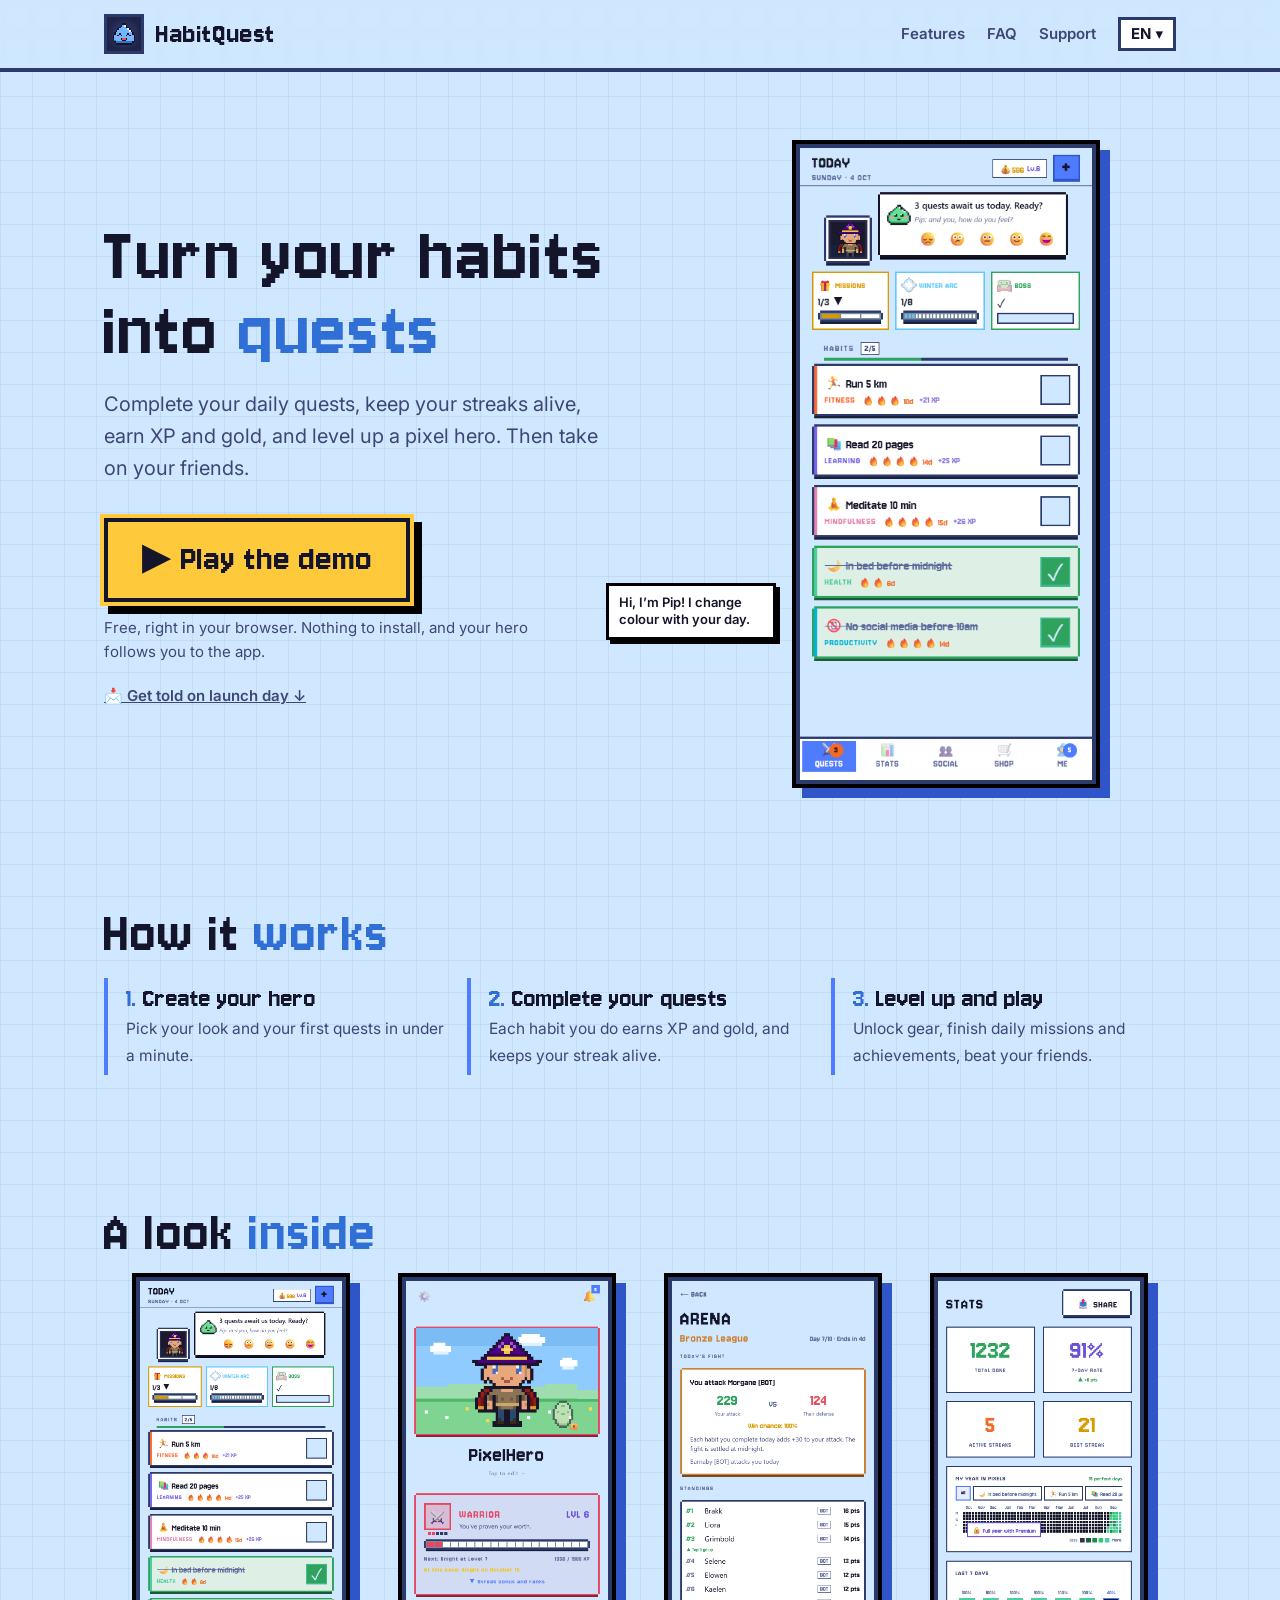
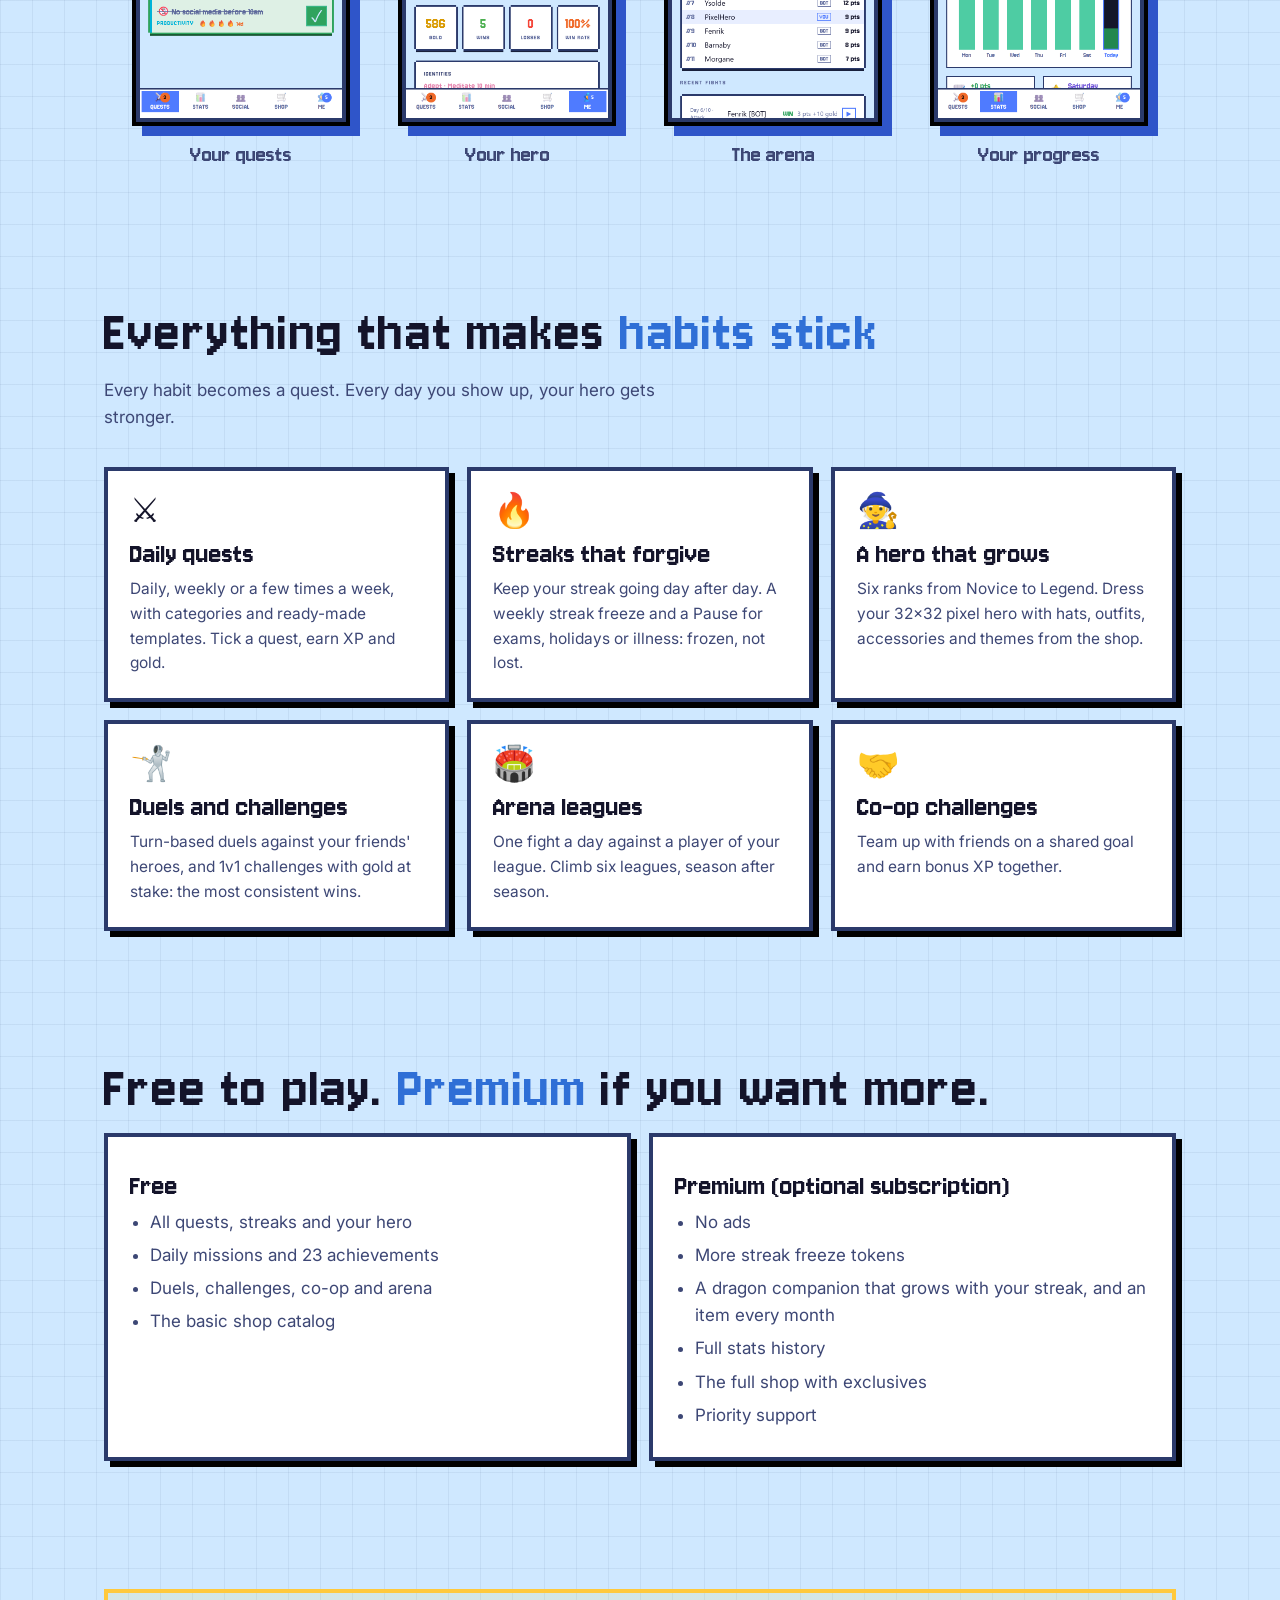
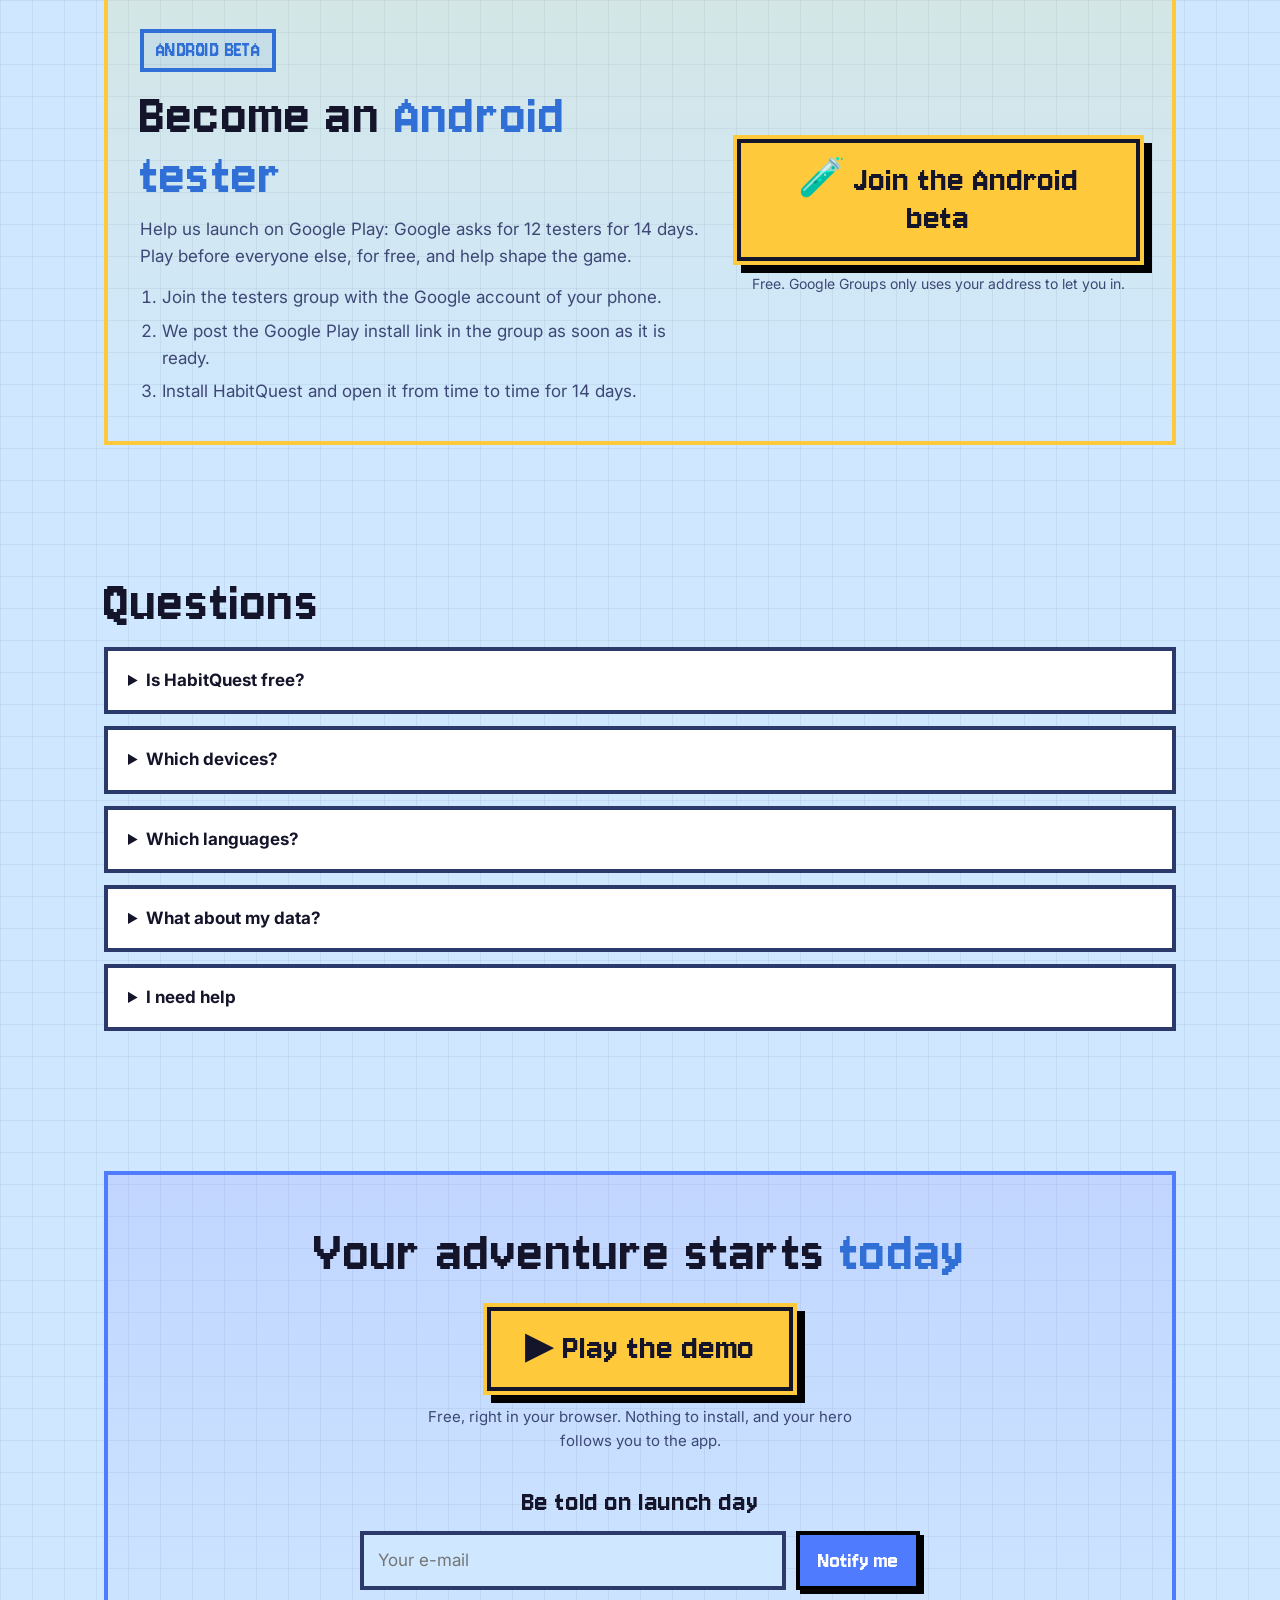
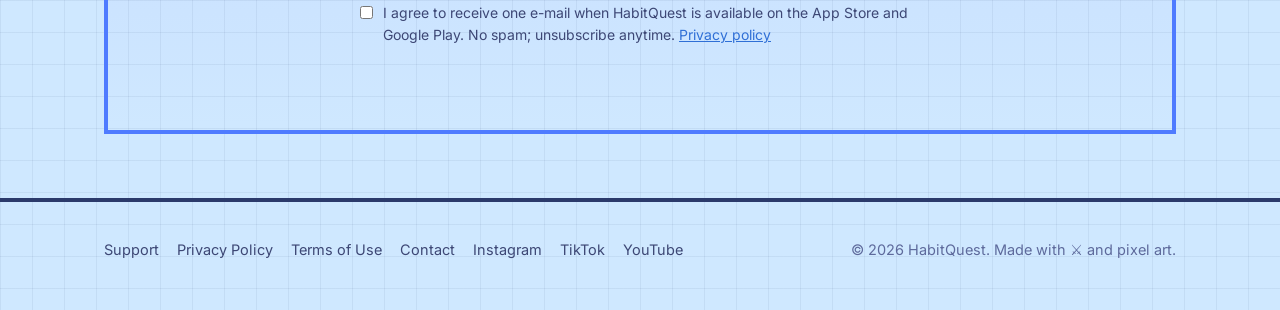
==== docs/index.html @ cf7d9319 "HabitQuest showcase and public website Co-Authored-By: Claude Opus 5.5 <noreply@anthropic.com>" ====
<!doctype html>
<html lang="en">
<head>
<meta charset="utf-8">
<meta name="viewport" content="width=device-width, initial-scale=1">
<title>HabitQuest — Turn your habits into an RPG</title>
<meta name="description" content="A pixel art habit tracker: complete daily quests, keep your streaks, level up your hero and challenge your friends. On iPhone and Android.">
<meta property="og:title" content="HabitQuest — Turn your habits into an RPG">
<meta property="og:description" content="A pixel art habit tracker: complete daily quests, keep your streaks, level up your hero and challenge your friends. On iPhone and Android.">
<meta property="og:image" content="assets/og-image.png">
<meta property="og:type" content="website">
<meta name="twitter:card" content="summary_large_image">
<meta name="theme-color" content="#CFE8FF">
<link rel="icon" href="assets/icon.png">
<link rel="alternate" hreflang="en" href="/"><link rel="alternate" hreflang="fr" href="/fr/"><link rel="alternate" hreflang="ja" href="/ja/"><link rel="alternate" hreflang="ko" href="/ko/"><link rel="alternate" hreflang="zh-Hant" href="/zh/">
<link rel="preconnect" href="https://fonts.googleapis.com"><link rel="preconnect" href="https://fonts.gstatic.com" crossorigin>
<link href="https://fonts.googleapis.com/css2?family=Jersey+10&family=Inter:wght@400;600;700&display=swap" rel="stylesheet">
<link rel="stylesheet" href="assets/site.css">
<script src="assets/site.js" defer></script>
<script src="assets/waitlist.js" defer></script>
</head>
<body>
<header class="top"><div class="wrap">
  <a class="brand pixel" href="./"><img src="assets/icon.png" alt="">HabitQuest</a>
  <nav class="nav">
    <a href="#features">Features</a><a href="#faq">FAQ</a><a href="support">Support</a>
    <a class="nav-play pixel" href="https://habitquest.expo.app">▶ Play</a>
    <details class="langs"><summary>EN</summary><div>
      <a href="fr/" hreflang="fr" lang="fr">Français</a>
      <a href="ja/" hreflang="ja" lang="ja">日本語</a>
      <a href="ko/" hreflang="ko" lang="ko">한국어</a>
      <a href="zh/" hreflang="zh-Hant" lang="zh-Hant">中文</a>
    </div></details>
  </nav>
</div></header>

<main>
<section class="hero"><div class="wrap">
  <div>
    <h1 class="pixel">Turn your habits<br>into <em>quests</em></h1>
    <p class="lead">Complete your daily quests, keep your streaks alive, earn XP and gold, and level up a pixel hero. Then take on your friends.</p>
    <div class="demo"><a class="play pixel" href="https://habitquest.expo.app">▶ Play the demo</a><p>Free, right in your browser. Nothing to install, and your hero follows you to the app.</p></div><a class="soft" href="#join">📩 Get told on launch day ↓</a>
  </div>
  <div class="hero-art">
    <div class="phone"><img src="assets/screens/today.png" alt="" width="390" height="844"></div>
    <div class="pip" aria-label="Pip">
      <p class="pip-says">Hi, I’m Pip! I change colour with your day.</p>
      <div class="pip-sprite"><img src="assets/pip/pip-vert.png" alt="" width="96" height="96"><img src="assets/pip/pip-orange.png" alt="" width="96" height="96"><img src="assets/pip/pip-or.png" alt="" width="96" height="96"><img src="assets/pip/pip-bleu.png" alt="" width="96" height="96"><img src="assets/pip/pip-violet.png" alt="" width="96" height="96"><img src="assets/pip/pip-rose.png" alt="" width="96" height="96"></div>
    </div>
  </div>
</div></section>

<section><div class="wrap">
  <h2 class="pixel">How it <em>works</em></h2>
  <div class="steps">
    <div class="step"><b>Create your hero</b><span>Pick your look and your first quests in under a minute.</span></div>
    <div class="step"><b>Complete your quests</b><span>Each habit you do earns XP and gold, and keeps your streak alive.</span></div>
    <div class="step"><b>Level up and play</b><span>Unlock gear, finish daily missions and achievements, beat your friends.</span></div>
  </div>
</div></section>

<section><div class="wrap">
  <h2 class="pixel">A look <em>inside</em></h2>
  <div class="shots">
    <figure><div class="phone"><img src="assets/screens/today.png" alt="Your quests" loading="lazy" width="390" height="844"></div><figcaption>Your quests</figcaption></figure>
    <figure><div class="phone"><img src="assets/screens/profile.png" alt="Your hero" loading="lazy" width="390" height="844"></div><figcaption>Your hero</figcaption></figure>
    <figure><div class="phone"><img src="assets/screens/arena.png" alt="The arena" loading="lazy" width="390" height="844"></div><figcaption>The arena</figcaption></figure>
    <figure><div class="phone"><img src="assets/screens/stats.png" alt="Your progress" loading="lazy" width="390" height="844"></div><figcaption>Your progress</figcaption></figure>
  </div>
</div></section>

<section id="features"><div class="wrap">
  <h2 class="pixel">Everything that makes <em>habits stick</em></h2>
  <p class="sub">Every habit becomes a quest. Every day you show up, your hero gets stronger.</p>
  <div class="grid">
    <div class="card"><div class="icon">⚔️</div><h3>Daily quests</h3><p>Daily, weekly or a few times a week, with categories and ready-made templates. Tick a quest, earn XP and gold.</p></div>
    <div class="card"><div class="icon">🔥</div><h3>Streaks that forgive</h3><p>Keep your streak going day after day. A weekly streak freeze and a Pause for exams, holidays or illness: frozen, not lost.</p></div>
    <div class="card"><div class="icon">🧙</div><h3>A hero that grows</h3><p>Six ranks from Novice to Legend. Dress your 32×32 pixel hero with hats, outfits, accessories and themes from the shop.</p></div>
    <div class="card"><div class="icon">🤺</div><h3>Duels and challenges</h3><p>Turn-based duels against your friends' heroes, and 1v1 challenges with gold at stake: the most consistent wins.</p></div>
    <div class="card"><div class="icon">🏟️</div><h3>Arena leagues</h3><p>One fight a day against a player of your league. Climb six leagues, season after season.</p></div>
    <div class="card"><div class="icon">🤝</div><h3>Co-op challenges</h3><p>Team up with friends on a shared goal and earn bonus XP together.</p></div>
  </div>
</div></section>

<section><div class="wrap">
  <h2 class="pixel">Free to play. <em>Premium</em> if you want more.</h2>
  <div class="premium">
    <div class="card"><h3>Free</h3><ul><li>All quests, streaks and your hero</li><li>Daily missions and 23 achievements</li><li>Duels, challenges, co-op and arena</li><li>The basic shop catalog</li></ul></div>
    <div class="card"><h3>Premium (optional subscription)</h3><ul><li>No ads</li><li>More streak freeze tokens</li><li>A dragon companion that grows with your streak, and an item every month</li><li>Full stats history</li><li>The full shop with exclusives</li><li>Priority support</li></ul></div>
  </div>
</div></section>

<section id="beta"><div class="wrap"><div class="beta">
  <div>
    <span class="badge pixel">ANDROID BETA</span>
    <h2 class="pixel">Become an <em>Android tester</em></h2>
    <p>Help us launch on Google Play: Google asks for 12 testers for 14 days. Play before everyone else, for free, and help shape the game.</p>
    <ol><li>Join the testers group with the Google account of your phone.</li><li>We post the Google Play install link in the group as soon as it is ready.</li><li>Install HabitQuest and open it from time to time for 14 days.</li></ol>
  </div>
  <div class="beta-cta">
    <a class="play pixel" href="https://groups.google.com/g/habitquest-app-testers" target="_blank" rel="noopener">🧪 Join the Android beta</a>
    <p>Free. Google Groups only uses your address to let you in.</p>
  </div>
</div></div></section>

<section id="faq"><div class="wrap">
  <h2 class="pixel">Questions</h2>
  <details><summary>Is HabitQuest free?</summary><p>Yes. The whole game is free; Premium is an optional subscription that removes ads and adds extras. You can cancel it at any time in your App Store or Google Play settings.</p></details>
  <details><summary>Which devices?</summary><p>iPhone and Android phones, and any web browser. Your progress is saved to your account and follows you everywhere.</p></details>
  <details><summary>Which languages?</summary><p>English, French, Japanese, Korean and Traditional Chinese (Taiwan).</p></details>
  <details><summary>What about my data?</summary><p>Your habits are private. We use no analytics SDK and never sell your data. Read the <a href="privacy-policy">Privacy Policy</a>.</p></details>
  <details><summary>I need help</summary><p>Write to us from Settings → Support in the app, or see the <a href="support">Support page</a>.</p></details>
</div></section>

<section id="join"><div class="wrap"><div class="cta">
  <h2 class="pixel">Your adventure starts <em>today</em></h2>
  <div class="demo"><a class="play pixel" href="https://habitquest.expo.app">▶ Play the demo</a><p>Free, right in your browser. Nothing to install, and your hero follows you to the app.</p></div><form class="waitlist" id="waitlist" data-url="https://aksxyaullvozlkzcegth.supabase.co" data-key="eyJhbGciOiJIUzI1NiIsInR5cCI6IkpXVCJ9.eyJpc3MiOiJzdXBhYmFzZSIsInJlZiI6ImFrc3h5YXVsbHZvemxremNlZ3RoIiwicm9sZSI6ImFub24iLCJpYXQiOjE3NjY1NDg2MjUsImV4cCI6MjA4MjEyNDYyNX0.9GfZsW1PqDnOcV2zuOaqGrt1zj76PTwss6OfFl0PVOo" data-lang="en" novalidate>
    <h3 class="pixel">Be told on launch day</h3>
    <div class="waitlist-row">
      <label class="sr" for="wl-email">Your e-mail</label>
      <input id="wl-email" name="email" type="email" required autocomplete="email" placeholder="Your e-mail">
      <button type="submit">Notify me</button>
    </div>
    <input class="hp" name="website" tabindex="-1" autocomplete="off" aria-hidden="true">
    <label class="waitlist-consent"><input id="wl-consent" name="consent" type="checkbox" required> <span>I agree to receive one e-mail when HabitQuest is available on the App Store and Google Play. No spam; unsubscribe anytime. <a href="privacy-policy">Privacy policy</a></span></label>
    <p class="waitlist-msg" role="status" data-ok="You are on the list! We will write to you on launch day." data-error="That did not work. Check your e-mail and try again."></p>
  </form>
</div></div></section>
</main>

<footer><div class="wrap">
  <nav>
    <a href="support">Support</a>
    <a href="privacy-policy">Privacy Policy</a>
    <a href="terms">Terms of Use</a>
    <a href="mailto:habitquest.application@gmail.com">Contact</a>
    <a href="https://www.instagram.com/habitquest.application/">Instagram</a>
    <a href="https://www.tiktok.com/@habitquest.en">TikTok</a>
    <a href="https://www.youtube.com/@habitquest.en.application">YouTube</a>
  </nav>
  <span>© 2026 HabitQuest. Made with ⚔️ and pixel art.</span>
</div></footer>
</body>
</html>
---- docs/assets/site.css ----
/* HabitQuest public site — pixel art direction of the app (ADR 011). */
:root {
  /* Pip's Sky, the app's default theme (ADR 030): light sky, white cards, dark pixel outline.
     --accent fills (buttons, tags), --ink colors highlighted text and links. */
  --bg: #CFE8FF; --surface: #FFFFFF; --surface-2: #E6F3FF; --border: #2B3A6B;
  --primary: #4F7BFF; --primary-dark: #2F55C9; --accent: #FFC93C; --ink: #2F6FD6;
  --text: #14142A; --text-2: #3D4775; --muted: #5E6A9C; --px: 4px;
}
* { box-sizing: border-box; margin: 0; }
html { scroll-behavior: smooth; }
body {
  background: var(--bg); color: var(--text); font-family: 'Inter', system-ui, sans-serif; font-size: 17px; line-height: 1.6;
  background-image: linear-gradient(rgba(43,58,107,.07) 1px, transparent 1px), linear-gradient(90deg, rgba(43,58,107,.07) 1px, transparent 1px);
  background-size: 32px 32px;
}
a { color: var(--ink); }
img { max-width: 100%; display: block; image-rendering: auto; }
.pixel { font-family: 'Jersey 10', 'DotGothic16', 'Galmuri11', monospace; font-weight: 400; letter-spacing: .02em; }
.wrap { max-width: 1120px; margin: 0 auto; padding: 0 24px; }

/* Header */
.top { position: sticky; top: 0; z-index: 10; background: rgba(207,232,255,.92); backdrop-filter: blur(6px); border-bottom: var(--px) solid var(--border); }
.top .wrap { display: flex; align-items: center; gap: 16px; height: 68px; }
.brand { display: flex; align-items: center; gap: 12px; color: var(--text); text-decoration: none; font-size: 30px; }
.brand img { width: 40px; height: 40px; border: 3px solid var(--border); image-rendering: pixelated; }
.nav { margin-left: auto; display: flex; gap: 22px; align-items: center; }
.nav a { color: var(--text-2); text-decoration: none; font-weight: 600; font-size: 15px; }
.nav a:hover { color: var(--text); }
.lang { border: 3px solid var(--border); padding: 2px 10px; color: var(--text) !important; }
/* Language menu: the current language, the others in a small list under it. */
.langs, .langs:hover, .langs[open] { position: relative; background: none; border: 0; padding: 0; margin: 0; box-shadow: none; }
.langs summary { list-style: none; cursor: pointer; border: 3px solid var(--border); padding: 2px 10px; font-weight: 700; font-size: 15px; color: var(--text); background: var(--surface); }
.langs summary::-webkit-details-marker { display: none; }
.langs summary::after { content: ' ▾'; }
.langs > div { position: absolute; right: 0; top: calc(100% + 6px); display: grid; min-width: 96px; background: var(--surface); border: 3px solid var(--border); box-shadow: 4px 4px 0 #000; }
.langs > div a { padding: 8px 14px; color: var(--text) !important; }
.langs > div a:hover { background: var(--surface-2); }
/* The header's Play button appears once the hero's has scrolled away (site.js). */
.nav-play { display: none; }
body.scrolled .nav-play { display: inline-block; }

/* Hero */
.hero { padding: 72px 0 56px; }
.hero .wrap { display: grid; grid-template-columns: 1.1fr .9fr; gap: 48px; align-items: center; }
.badge { display: inline-block; font-size: 22px; color: var(--ink); border: var(--px) solid var(--ink); padding: 0 12px; background: rgba(47,111,214,.08); }
.hero h1 { font-size: clamp(52px, 6.4vw, 84px); line-height: .92; margin: 0 0 18px; }
.hero h1 em, h2 em { font-style: normal; color: var(--ink); }
.hero p.lead { font-size: 20px; color: var(--text-2); max-width: 520px; }
.stores { display: flex; flex-wrap: wrap; gap: 30px 16px; align-items: center; margin-top: 44px; }
.store { position: relative; display: block; height: 56px; }
.store img { height: 56px; width: auto; }
.store.gp img { height: 82px; margin: -13px 0; } /* the Google badge ships with padding */
.store.soon { pointer-events: none; }
.store.soon img { opacity: .55; filter: grayscale(.4); }
.store.soon::after {
  content: attr(data-soon); position: absolute; top: -26px; left: 0; font-family: 'Jersey 10', 'DotGothic16', 'Galmuri11', monospace; font-size: 17px;
  background: var(--accent); color: #1A1A2E; padding: 0 7px; border: 2px solid #000;
}
.web { margin-top: 16px; font-size: 15px; color: var(--muted); }
.web a { color: var(--text-2); }

/* Phones */
.phone { background: var(--surface); border: var(--px) solid var(--border); box-shadow: 0 0 0 var(--px) #000, 10px 10px 0 4px var(--primary-dark); overflow: hidden; }
.phone img { width: 100%; height: auto; }
.hero .phone { max-width: 300px; width: 100%; justify-self: center; }

/* Sections */
section { padding: 64px 0; }
h2 { font-size: clamp(40px, 5vw, 60px); line-height: 1; margin-bottom: 14px; }
.sub { color: var(--text-2); max-width: 620px; margin-bottom: 36px; }
.grid { display: grid; grid-template-columns: repeat(3, 1fr); gap: 18px; }
.card { background: var(--surface); border: var(--px) solid var(--border); padding: 22px; box-shadow: 6px 6px 0 #000; }
.card .icon { font-size: 34px; line-height: 1; }
.card h3 { font-family: 'Jersey 10', 'DotGothic16', 'Galmuri11', monospace; font-weight: 400; font-size: 30px; line-height: 1; margin: 12px 0 8px; }
.card p { color: var(--text-2); font-size: 15.5px; }
.shots { display: grid; grid-template-columns: repeat(4, minmax(0, 210px)); justify-content: center; gap: 40px 56px; }
.shots figure { margin: 0; }
.shots figcaption { margin-top: 14px; text-align: center; font-family: 'Jersey 10', 'DotGothic16', 'Galmuri11', monospace; font-size: 24px; color: var(--text-2); }
.steps { display: grid; grid-template-columns: repeat(3, 1fr); gap: 18px; counter-reset: step; }
.step { border-left: var(--px) solid var(--primary); padding: 6px 0 6px 18px; }
.step b { display: block; font-family: 'Jersey 10', 'DotGothic16', 'Galmuri11', monospace; font-weight: 400; font-size: 28px; line-height: 1.1; }
.step b::before { counter-increment: step; content: counter(step) ". "; color: var(--ink); }
.step span { color: var(--text-2); font-size: 15.5px; }
.premium { display: grid; grid-template-columns: 1fr 1fr; gap: 18px; }
.premium ul { padding-left: 20px; color: var(--text-2); }
.premium li { margin: 6px 0; }
details { background: var(--surface); border: var(--px) solid var(--border); padding: 16px 20px; margin-bottom: 12px; }
summary { cursor: pointer; font-weight: 700; }
details p { color: var(--text-2); margin-top: 10px; }
.cta { text-align: center; border: var(--px) solid var(--primary); background: linear-gradient(180deg, rgba(108,99,255,.14), transparent); padding: 48px 24px; }
.cta .stores { justify-content: center; }

/* Footer */
footer { border-top: var(--px) solid var(--border); padding: 36px 0 48px; color: var(--muted); font-size: 14.5px; }
footer .wrap { display: flex; flex-wrap: wrap; gap: 18px 32px; justify-content: space-between; }
footer nav { display: flex; flex-wrap: wrap; gap: 18px; }
footer a { color: var(--text-2); text-decoration: none; }
footer a:hover { color: var(--text); }

/* Text pages (support, privacy, terms) */
.page { max-width: 820px; margin: 0 auto; padding: 48px 24px 72px; }
.page h1 { font-family: 'Jersey 10', 'DotGothic16', 'Galmuri11', monospace; font-weight: 400; font-size: 54px; line-height: 1; margin: 8px 0 18px; }
.page h2 { font-size: 36px; margin: 34px 0 10px; }
.page h1 + p em, .page > p > em:only-child { color: var(--muted); }
.page p, .page li { color: var(--text-2); margin-bottom: 12px; }
.page ul, .page ol { padding-left: 22px; }
.page hr { border: 0; border-top: var(--px) solid var(--border); margin: 44px 0; }
.page table { width: 100%; border-collapse: collapse; margin: 16px 0 24px; font-size: 15px; }
.page th, .page td { border: 2px solid var(--border); padding: 8px 10px; text-align: left; vertical-align: top; }
.page th { background: var(--surface-2); }

@media (max-width: 880px) {
  .hero .wrap { grid-template-columns: 1fr; }
  .hero .phone { max-width: 250px; }
  .grid, .steps, .premium { grid-template-columns: 1fr; }
  .shots { grid-template-columns: repeat(2, minmax(0, 160px)); gap: 32px 36px; }
  .nav > a:not(.nav-play) { display: none; }
  /* First screen on a phone: the promise, one button, then the app right under it. */
  .hero { padding: 36px 0 40px; }
  .hero .wrap { gap: 36px; }
  .hero h1 { font-size: 48px; }
  .hero p.lead { font-size: 18px; }
  .demo { margin-top: 26px; }
  .play { font-size: 32px; padding: 16px 28px 18px; }
}
@media (max-width: 480px) {
  .brand { font-size: 26px; gap: 10px; }
  .brand img { width: 32px; height: 32px; }
  .nav { gap: 8px; }
  .nav-play { padding: 2px 8px 4px; font-size: 19px !important; }
  body.scrolled .brand { font-size: 0; gap: 0; } /* Pip alone when the Play button needs the room */
}

/* Motion: hover lifts important elements with a hard pixel shadow and a lit
   border; sections appear on scroll (site.js). Off for reduced motion. */
.card, .phone, .step, details, .cta, .store, .lang, .brand img, .badge {
  transition: transform .18s steps(3, end), box-shadow .18s steps(3, end), border-color .18s, background-color .18s, filter .18s;
}
.card:hover {
  transform: translate(-4px, -4px); border-color: var(--accent);
  box-shadow: 10px 10px 0 #000, 0 0 0 2px rgba(255,215,0,.35), 0 0 28px rgba(255,215,0,.18);
}
.card:hover .icon { animation: hop .5s steps(4, end); }
.phone:hover {
  transform: translate(-5px, -5px); border-color: var(--primary);
  box-shadow: 0 0 0 var(--px) #000, 16px 16px 0 4px var(--primary-dark), 0 0 36px rgba(108,99,255,.35);
}
.shots figure:hover figcaption { color: var(--ink); }
.step:hover { transform: translateX(6px); border-left-color: var(--accent); background: linear-gradient(90deg, rgba(255,215,0,.08), transparent 70%); }
.step:hover b::before { color: var(--primary); }
details:hover, details[open] { border-color: var(--primary); box-shadow: 6px 6px 0 #000, 0 0 22px rgba(108,99,255,.18); }
summary:hover { color: var(--ink); }
.cta:hover { box-shadow: 0 0 0 2px rgba(108,99,255,.4), 0 0 44px rgba(108,99,255,.25); }
a.store:hover { transform: translate(-3px, -3px); filter: drop-shadow(6px 6px 0 #000) drop-shadow(0 0 12px rgba(255,215,0,.35)); }
.lang:hover { border-color: var(--accent); transform: translate(-2px, -2px); box-shadow: 4px 4px 0 #000; }
.brand:hover img { border-color: var(--accent); transform: rotate(-6deg); }
.badge:hover { background: rgba(255,215,0,.18); box-shadow: 0 0 18px rgba(255,215,0,.3); }
.web a:hover, footer a:hover { color: var(--ink); }
.hero .phone { animation: float 5s ease-in-out infinite; }
.hero .phone:hover { animation-play-state: paused; }

@keyframes hop { 0%, 100% { transform: translateY(0); } 50% { transform: translateY(-8px); } }
@keyframes float { 0%, 100% { translate: 0 0; } 50% { translate: 0 -10px; } }

/* Scroll reveal: only when JS has marked the page, so the content never stays hidden. */
.js-reveal .reveal { opacity: 0; transform: translateY(24px); transition: opacity .6s ease, transform .6s ease; }
.js-reveal .reveal.in { opacity: 1; transform: none; }

@media (prefers-reduced-motion: reduce) {
  *, *::before, *::after { animation: none !important; transition: none !important; }
  .js-reveal .reveal { opacity: 1; transform: none; }
}

/* Pip, the mascot, next to the hero phone: bounces and cycles through its mood colours. */
.hero-art { position: relative; justify-self: center; }
.hero .hero-art .phone { max-width: 300px; }
.pip { position: absolute; left: -190px; bottom: 40px; display: grid; justify-items: center; gap: 8px; }
.pip-says { order: -1; max-width: 170px; background: var(--surface); color: var(--text); font-size: 13px; line-height: 1.35; font-weight: 600; padding: 8px 10px; border: 3px solid #000; box-shadow: 4px 4px 0 #000; }
.pip-sprite { position: relative; width: 96px; height: 96px; animation: pip-hop 1.4s ease-in-out infinite; transform-origin: 50% 100%; }
.pip-sprite img { position: absolute; inset: 0; image-rendering: pixelated; opacity: 0; animation: pip-mood 12s steps(1, end) infinite; }
.pip-sprite img:nth-child(1) { animation-delay: 0s; } .pip-sprite img:nth-child(2) { animation-delay: 2s; }
.pip-sprite img:nth-child(3) { animation-delay: 4s; } .pip-sprite img:nth-child(4) { animation-delay: 6s; }
.pip-sprite img:nth-child(5) { animation-delay: 8s; } .pip-sprite img:nth-child(6) { animation-delay: 10s; }
@keyframes pip-mood { 0% { opacity: 1; } 16.66% { opacity: 0; } 100% { opacity: 0; } }
@keyframes pip-hop { 0%, 100% { transform: scale(1, 1); } 30% { transform: scale(1.08, .9); } 60% { transform: scale(.94, 1.08) translateY(-8px); } }
.pip:hover .pip-sprite { animation-duration: .6s; }
@media (max-width: 1100px) { .pip { position: static; grid-auto-flow: column; align-items: end; justify-content: center; margin-top: 22px; } .pip-says { order: 1; } }
/* Phones: Pip sits on the phone's corner, without its bubble. */
@media (max-width: 880px) { .pip { position: absolute; left: -34px; bottom: -18px; margin: 0; } .pip-says { display: none; } .pip-sprite { width: 72px; height: 72px; } }
@media (prefers-reduced-motion: reduce) { .pip-sprite img:first-child { opacity: 1; } }

/* Launch waitlist (L4), in the final call to action. */
.waitlist { max-width: 560px; margin: 34px auto 0; text-align: left; display: grid; gap: 12px; }
.waitlist h3 { font-family: 'Jersey 10', 'DotGothic16', 'Galmuri11', monospace; font-weight: 400; font-size: 30px; line-height: 1.05; text-align: center; margin: 0; text-wrap: balance; }
.waitlist-row { display: flex; gap: 10px; flex-wrap: wrap; }
.waitlist input[type=email] { flex: 1 1 240px; min-width: 0; background: var(--bg); color: var(--text); border: var(--px) solid var(--border); padding: 12px 14px; font: inherit; }
.waitlist input[type=email]:focus { outline: none; border-color: var(--accent); }
.waitlist button { background: var(--primary); color: #fff; border: var(--px) solid #000; box-shadow: 4px 4px 0 #000; padding: 10px 18px; font-family: 'Jersey 10', 'DotGothic16', 'Galmuri11', monospace; font-size: 24px; cursor: pointer; }
.waitlist button:hover { transform: translate(-2px, -2px); box-shadow: 6px 6px 0 #000; }
.waitlist button:disabled { opacity: .6; cursor: wait; }
.waitlist-consent { display: flex; gap: 10px; align-items: flex-start; color: var(--text-2); font-size: 14px; }
.waitlist-consent input { margin-top: 4px; accent-color: var(--accent); }
.waitlist-msg { min-height: 1.4em; margin: 0; font-weight: 600; text-align: center; }
.waitlist-msg.ok { color: #2FA35E; } .waitlist-msg.error { color: #E8505B; }
.hp, .sr { position: absolute; left: -9999px; width: 1px; height: 1px; overflow: hidden; }

/* Web demo: the main call to action until the apps are in the stores. */
.demo { margin-top: 34px; }
.demo p { margin-top: 14px; font-size: 15px; color: var(--text-2); max-width: 460px; }
.cta .demo { margin-top: 24px; }
.cta .demo p { margin-left: auto; margin-right: auto; }
.play { display: inline-block; font-size: 38px; line-height: 1; padding: 18px 34px 20px; color: #14142a; background: var(--accent);
        text-decoration: none; border: var(--px) solid #14142a; box-shadow: 0 0 0 var(--px) var(--accent), 8px 8px 0 4px #000;
        transition: transform .08s, box-shadow .08s; }
.play:hover { transform: translate(-2px, -2px); box-shadow: 0 0 0 var(--px) var(--accent), 11px 11px 0 4px #000; }
.play:active { transform: translate(4px, 4px); box-shadow: 0 0 0 var(--px) var(--accent), 3px 3px 0 4px #000; }
.nav-play { white-space: nowrap; color: #14142a !important; background: var(--accent); padding: 3px 14px 5px; font-size: 22px !important; border: 3px solid #14142a; }
.nav-play:hover { filter: brightness(1.1); }

/* Bar offering the 繁體中文 page to visitors whose phone is in Chinese (site.js). */
.zh-bar { display: block; text-align: center; padding: 10px 16px; background: var(--primary); color: #fff !important; font-weight: 700; font-size: 16px; border-bottom: var(--px) solid #000; text-decoration: none; }
.zh-bar:hover { filter: brightness(1.08); }

/* Quiet link under the hero's button (launch waitlist), Android beta section (2026-10-11). */
.soft { display: inline-block; margin-top: 20px; font-weight: 600; font-size: 15px; color: var(--text-2); }
.soft:hover { color: var(--ink); }
.beta { display: grid; grid-template-columns: 1.4fr 1fr; gap: 32px; align-items: center; border: var(--px) solid var(--accent); background: linear-gradient(180deg, rgba(255, 215, 0, .10), transparent); padding: 36px 32px; }
.beta h2 { margin: 14px 0 10px; }
.beta p { color: var(--text-2); }
.beta ol { margin: 14px 0 0; padding-left: 22px; color: var(--text-2); display: grid; gap: 6px; }
.beta-cta { text-align: center; }
.beta-cta p { font-size: 14px; margin-top: 12px; }
@media (max-width: 760px) { .beta { grid-template-columns: 1fr; padding: 28px 20px; } }
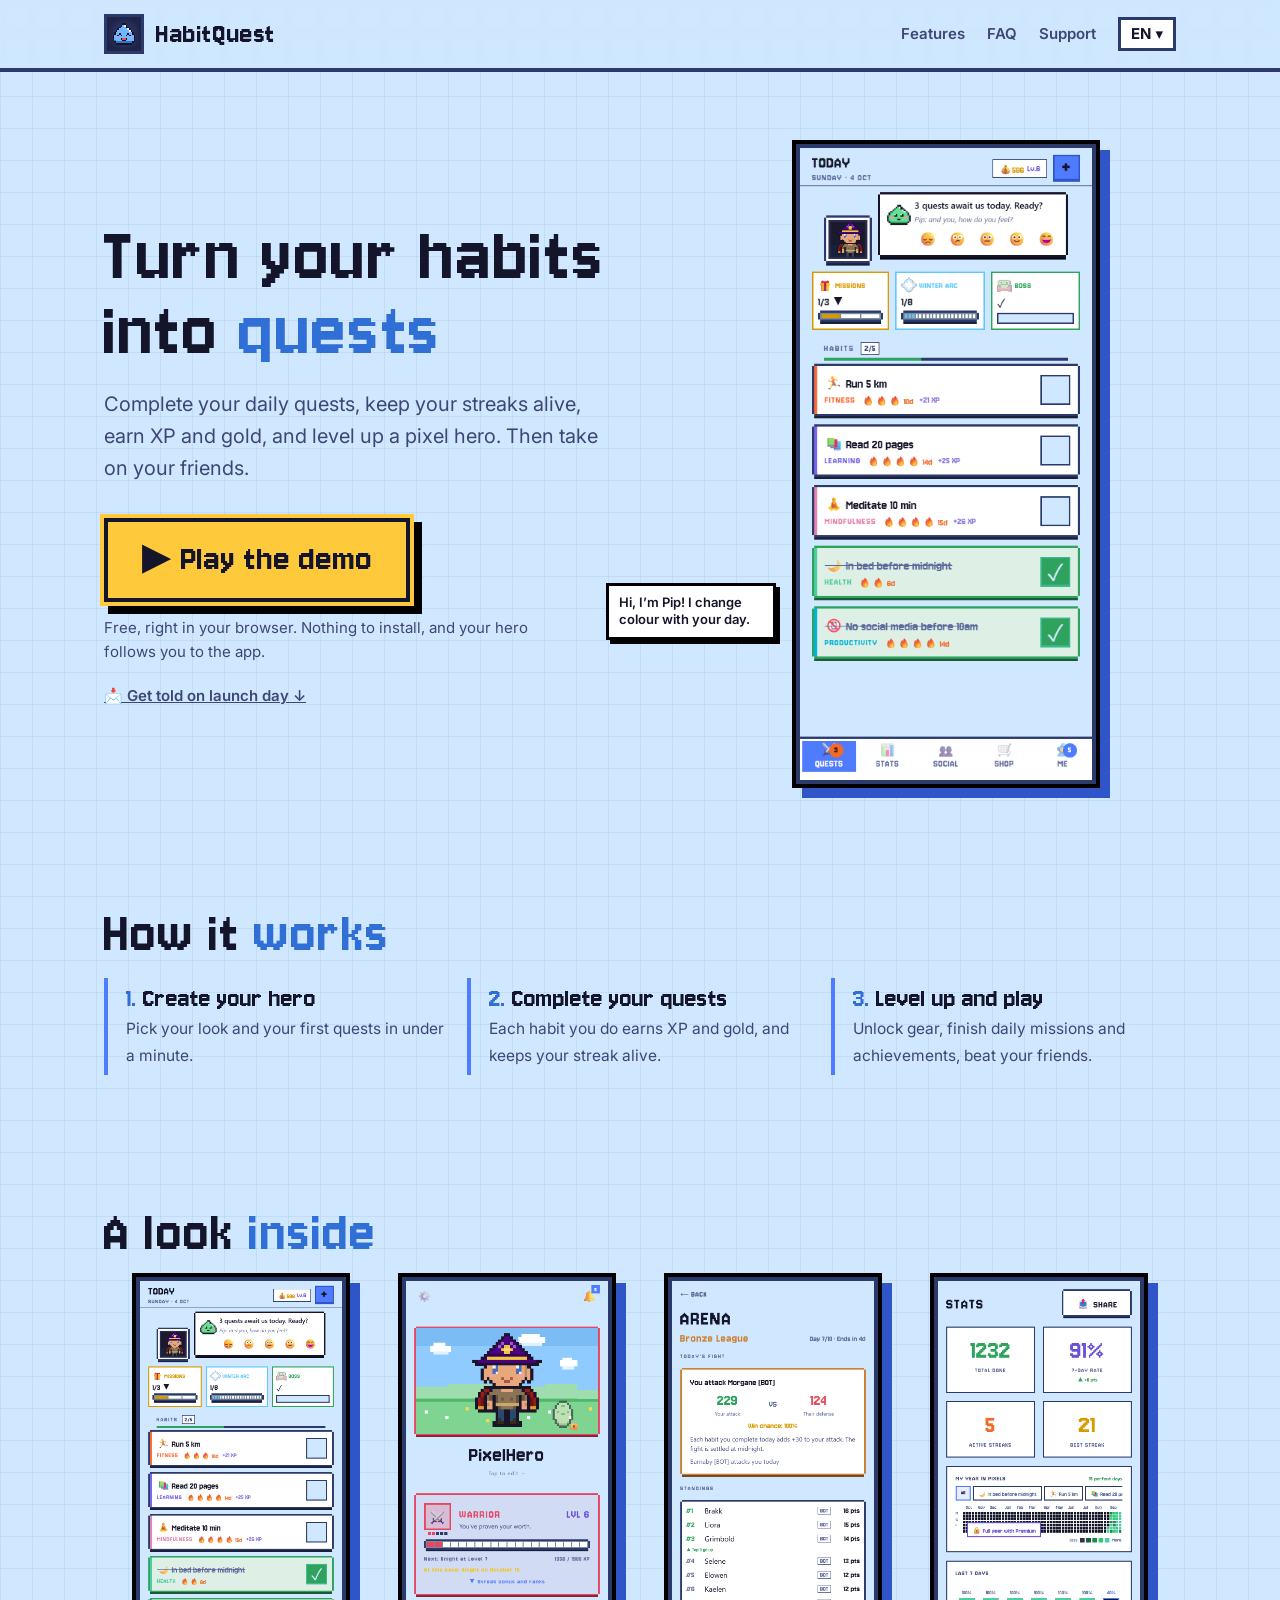
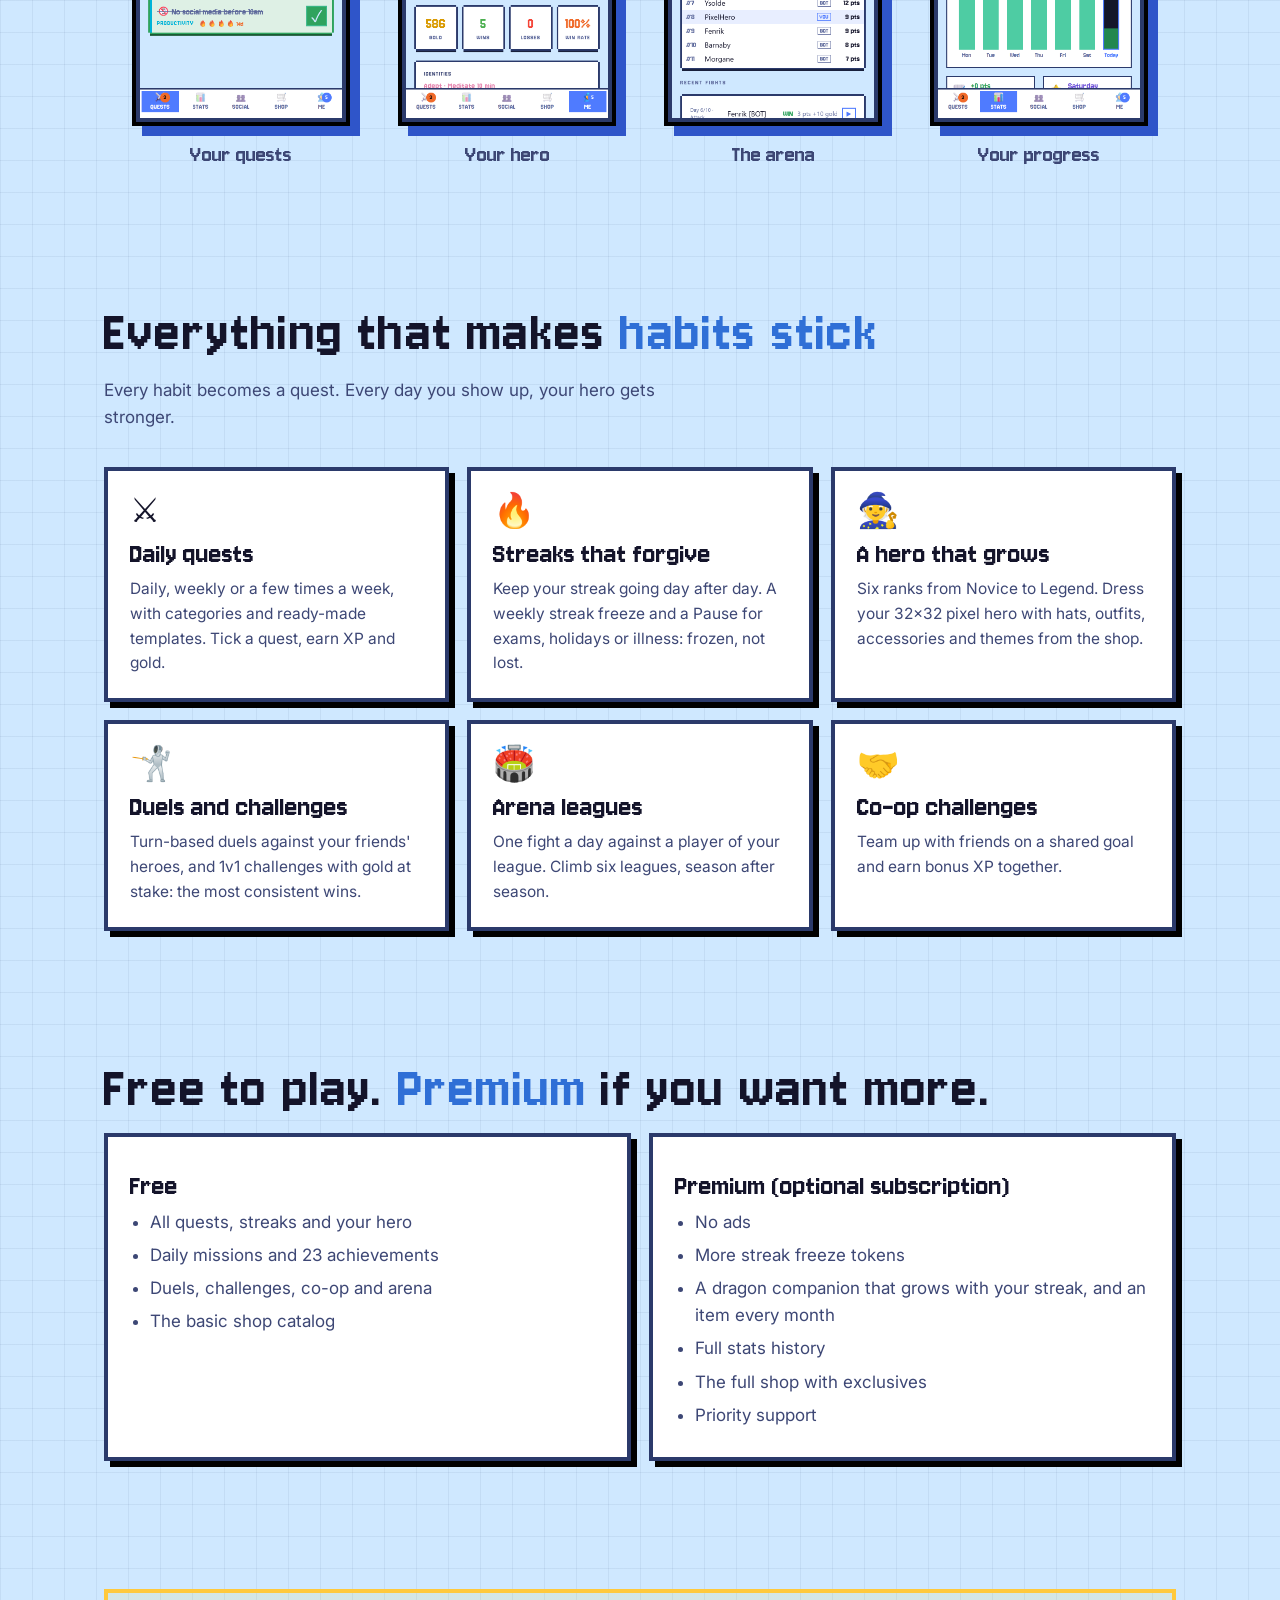
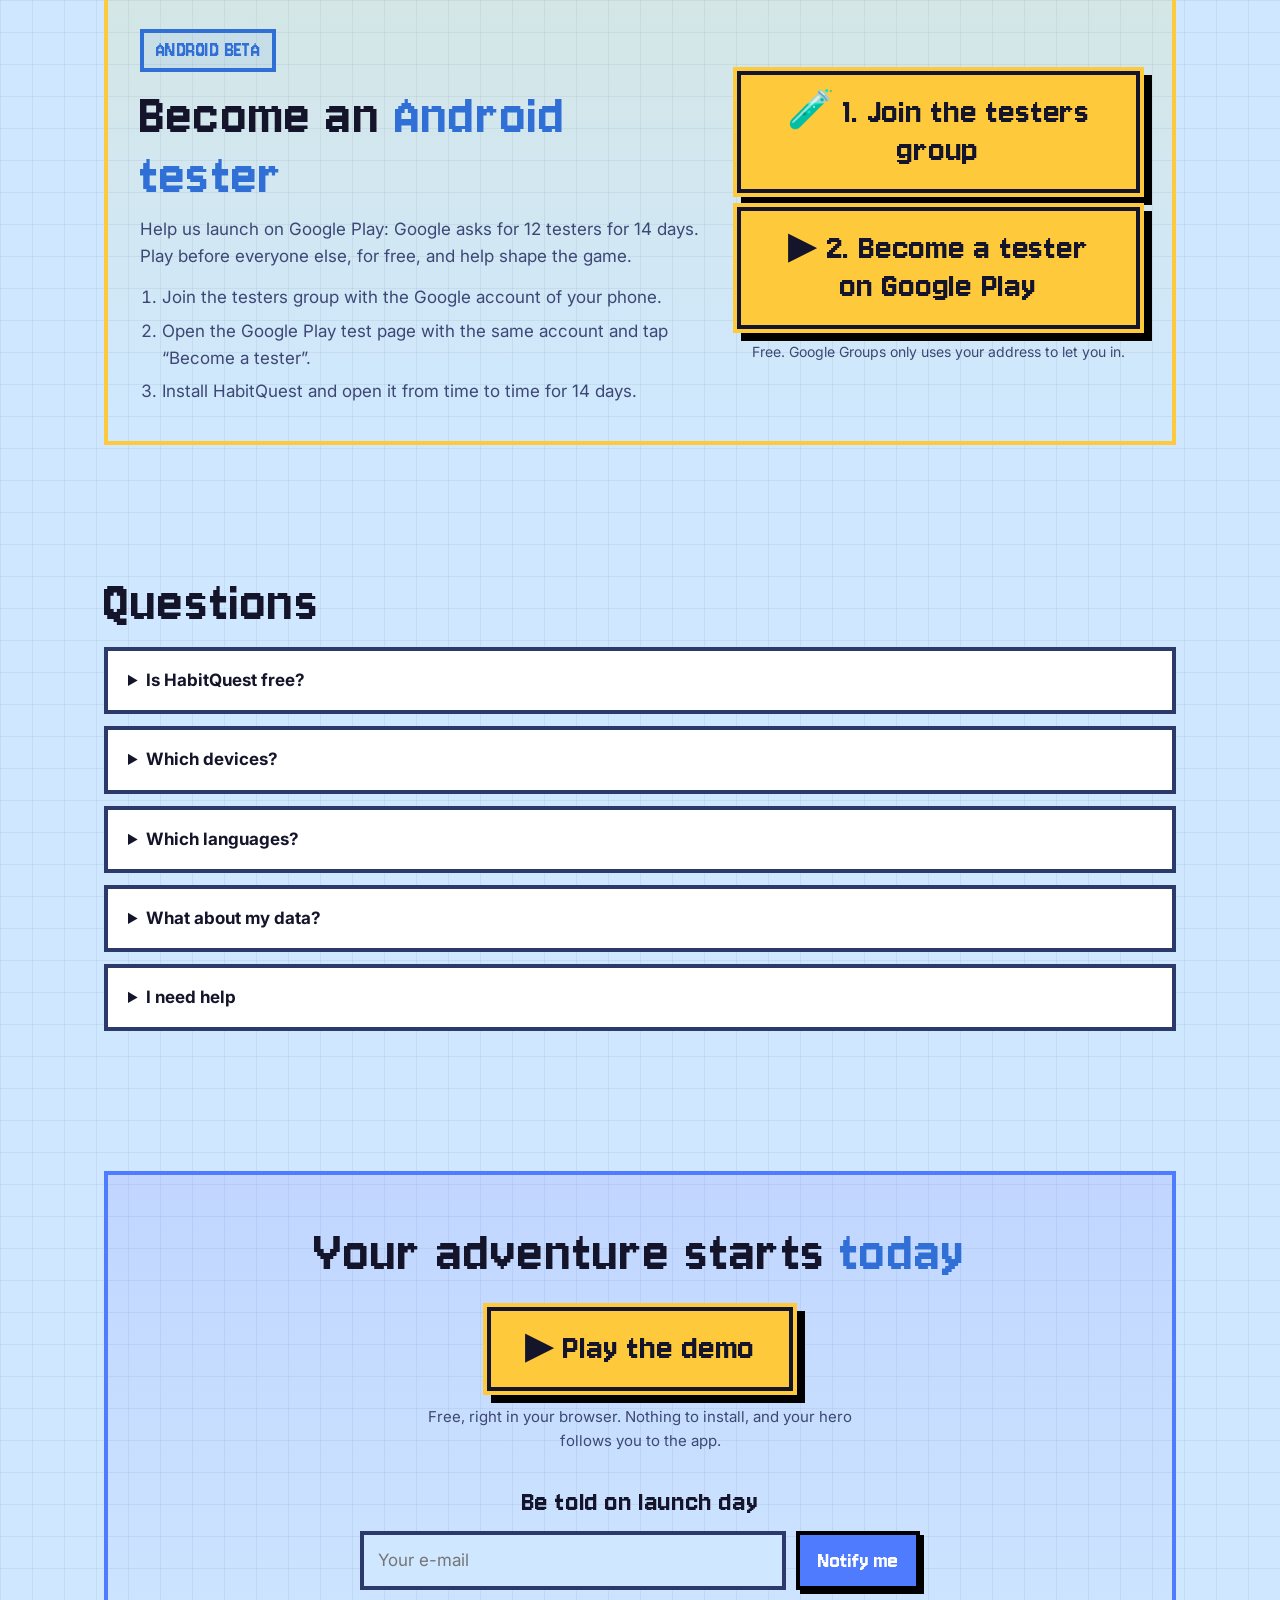
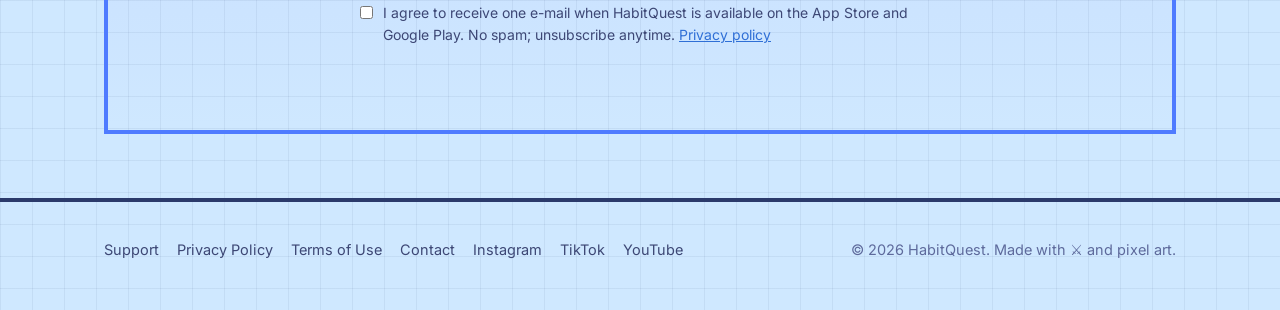
==== commit 8cae3634: "site: update from habitquest f844a01" ====
--- a/docs/index.html
+++ b/docs/index.html
@@ -95,10 +95,11 @@
     <span class="badge pixel">ANDROID BETA</span>
     <h2 class="pixel">Become an <em>Android tester</em></h2>
     <p>Help us launch on Google Play: Google asks for 12 testers for 14 days. Play before everyone else, for free, and help shape the game.</p>
-    <ol><li>Join the testers group with the Google account of your phone.</li><li>We post the Google Play install link in the group as soon as it is ready.</li><li>Install HabitQuest and open it from time to time for 14 days.</li></ol>
+    <ol><li>Join the testers group with the Google account of your phone.</li><li>Open the Google Play test page with the same account and tap “Become a tester”.</li><li>Install HabitQuest and open it from time to time for 14 days.</li></ol>
   </div>
   <div class="beta-cta">
-    <a class="play pixel" href="https://groups.google.com/g/habitquest-app-testers" target="_blank" rel="noopener">🧪 Join the Android beta</a>
+    <a class="play pixel" href="https://groups.google.com/g/habitquest-app-testers" target="_blank" rel="noopener">🧪 1. Join the testers group</a>
+    <a class="play pixel" href="https://play.google.com/apps/testing/com.battiste.habitquest" target="_blank" rel="noopener">▶ 2. Become a tester on Google Play</a>
     <p>Free. Google Groups only uses your address to let you in.</p>
   </div>
 </div></div></section>
--- a/docs/assets/site.css
+++ b/docs/assets/site.css
@@ -230,4 +230,5 @@
 .beta ol { margin: 14px 0 0; padding-left: 22px; color: var(--text-2); display: grid; gap: 6px; }
 .beta-cta { text-align: center; }
 .beta-cta p { font-size: 14px; margin-top: 12px; }
+.beta-cta .play + .play { margin-top: 14px; }
 @media (max-width: 760px) { .beta { grid-template-columns: 1fr; padding: 28px 20px; } }
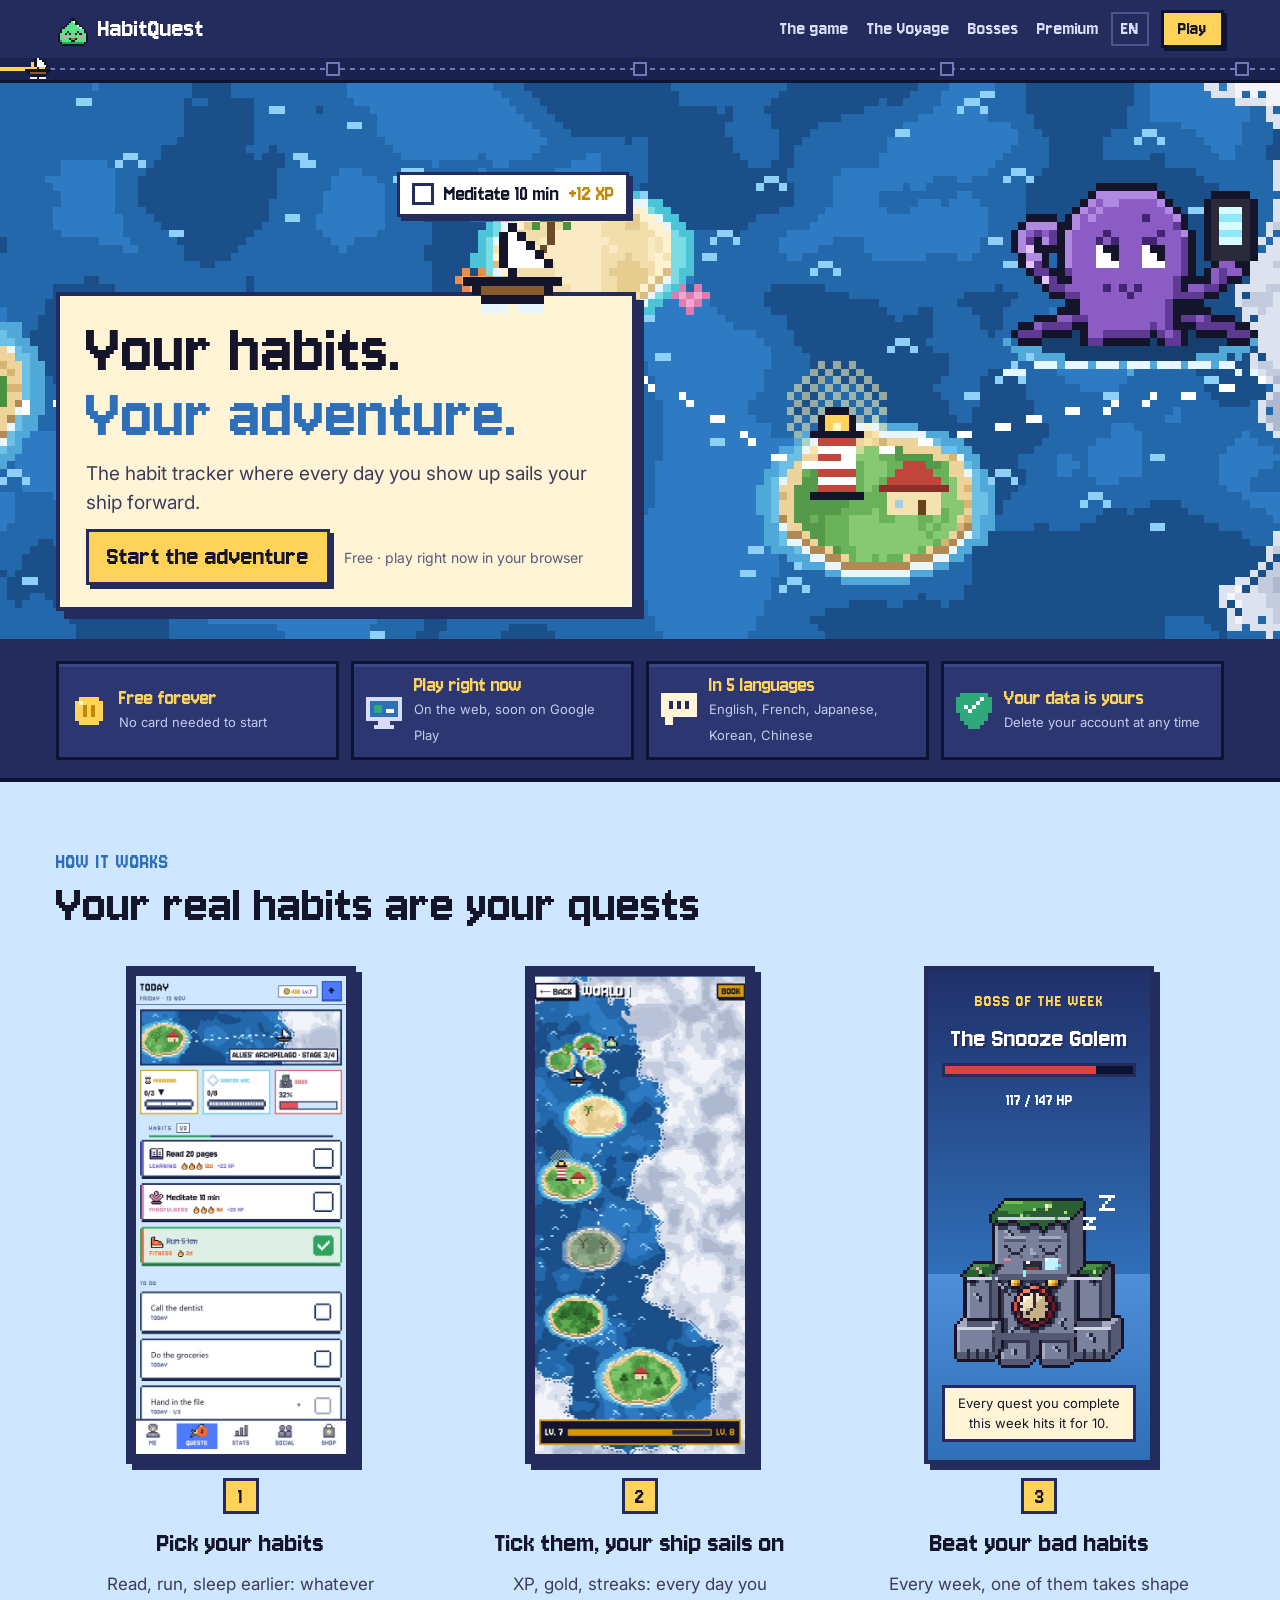
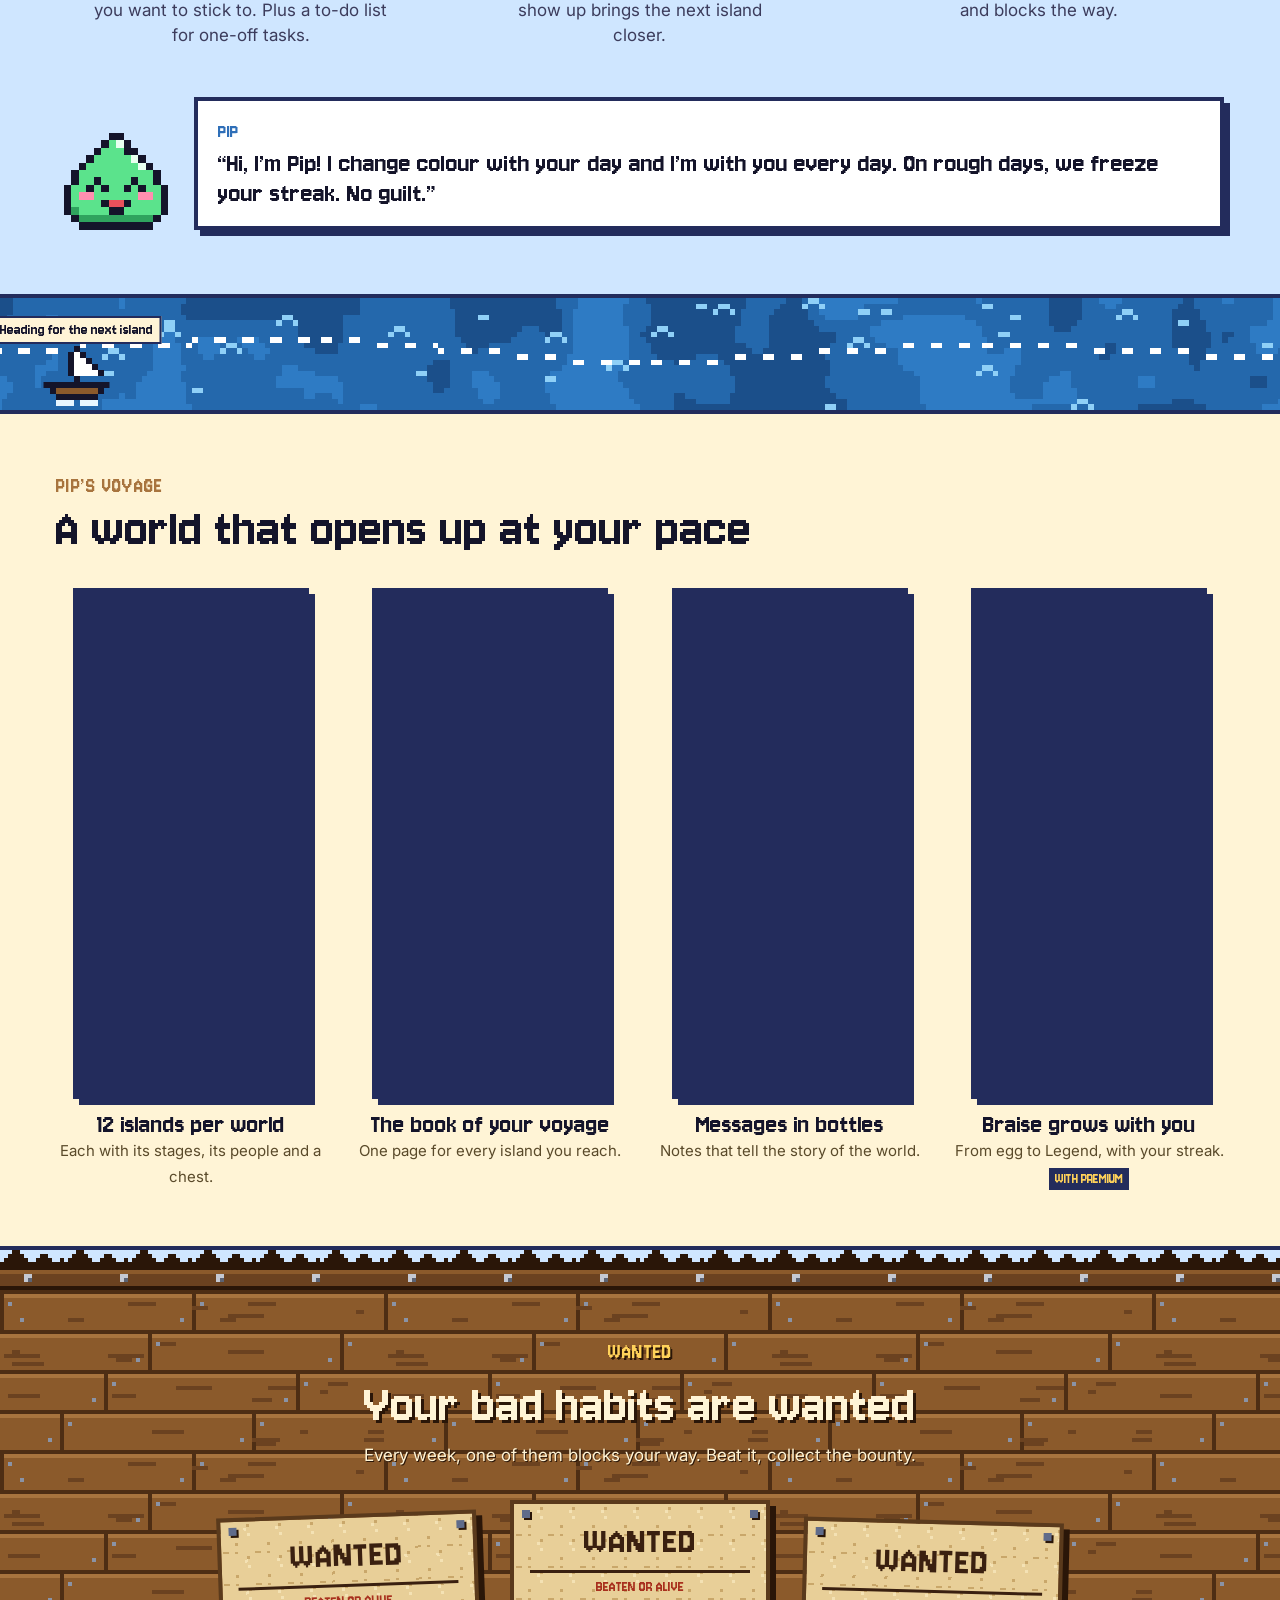
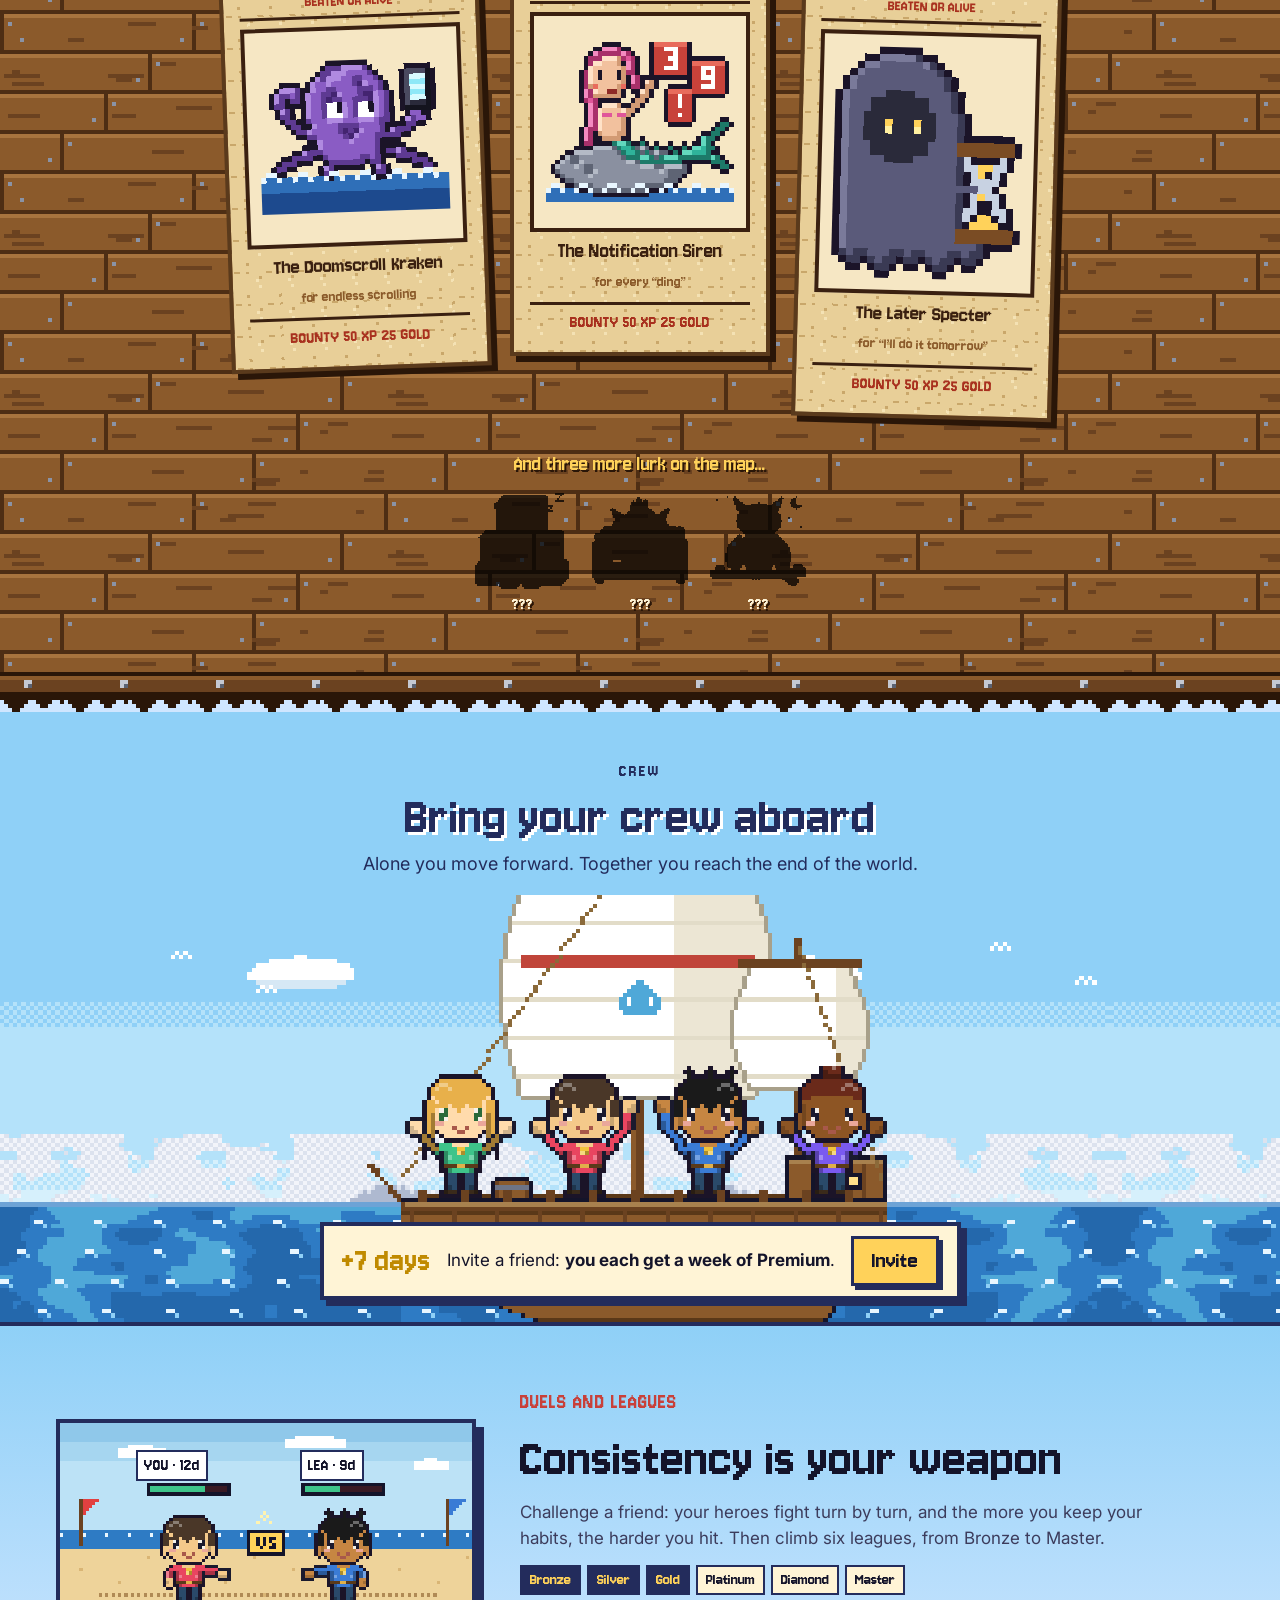
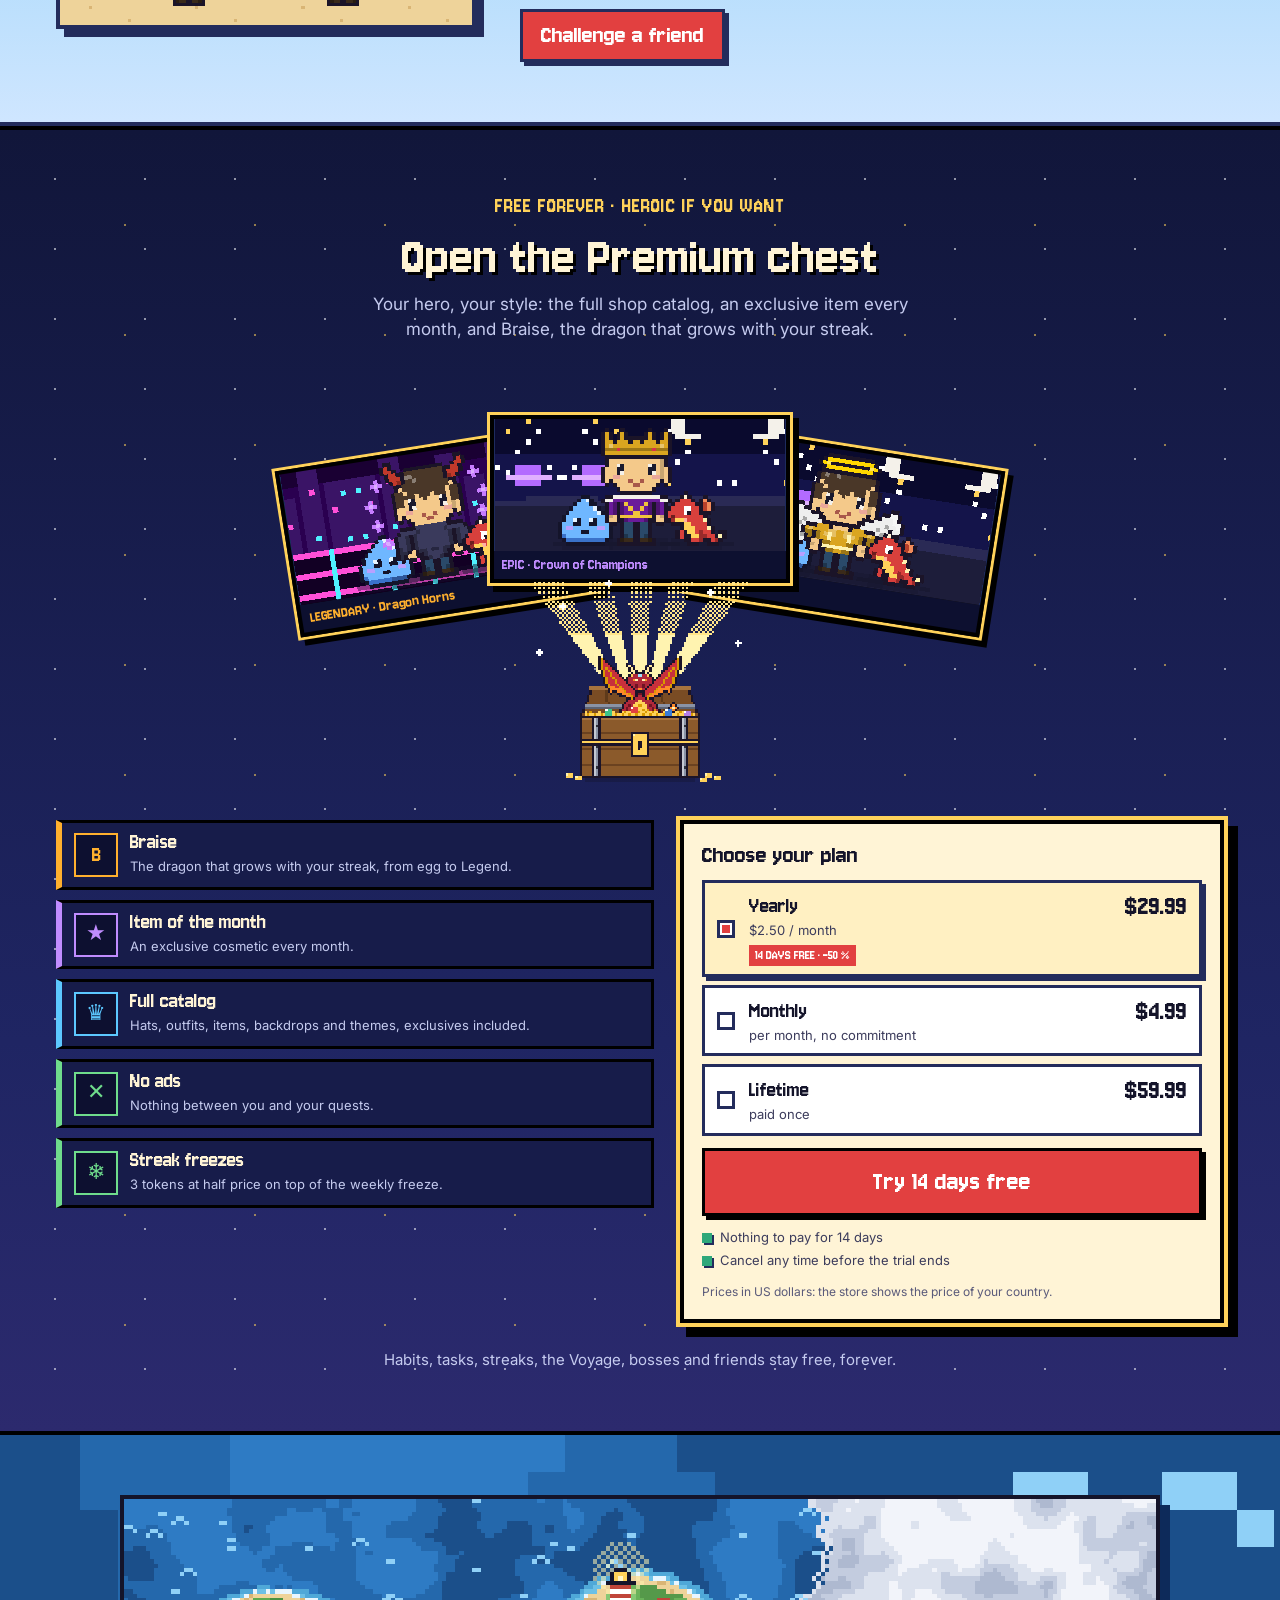
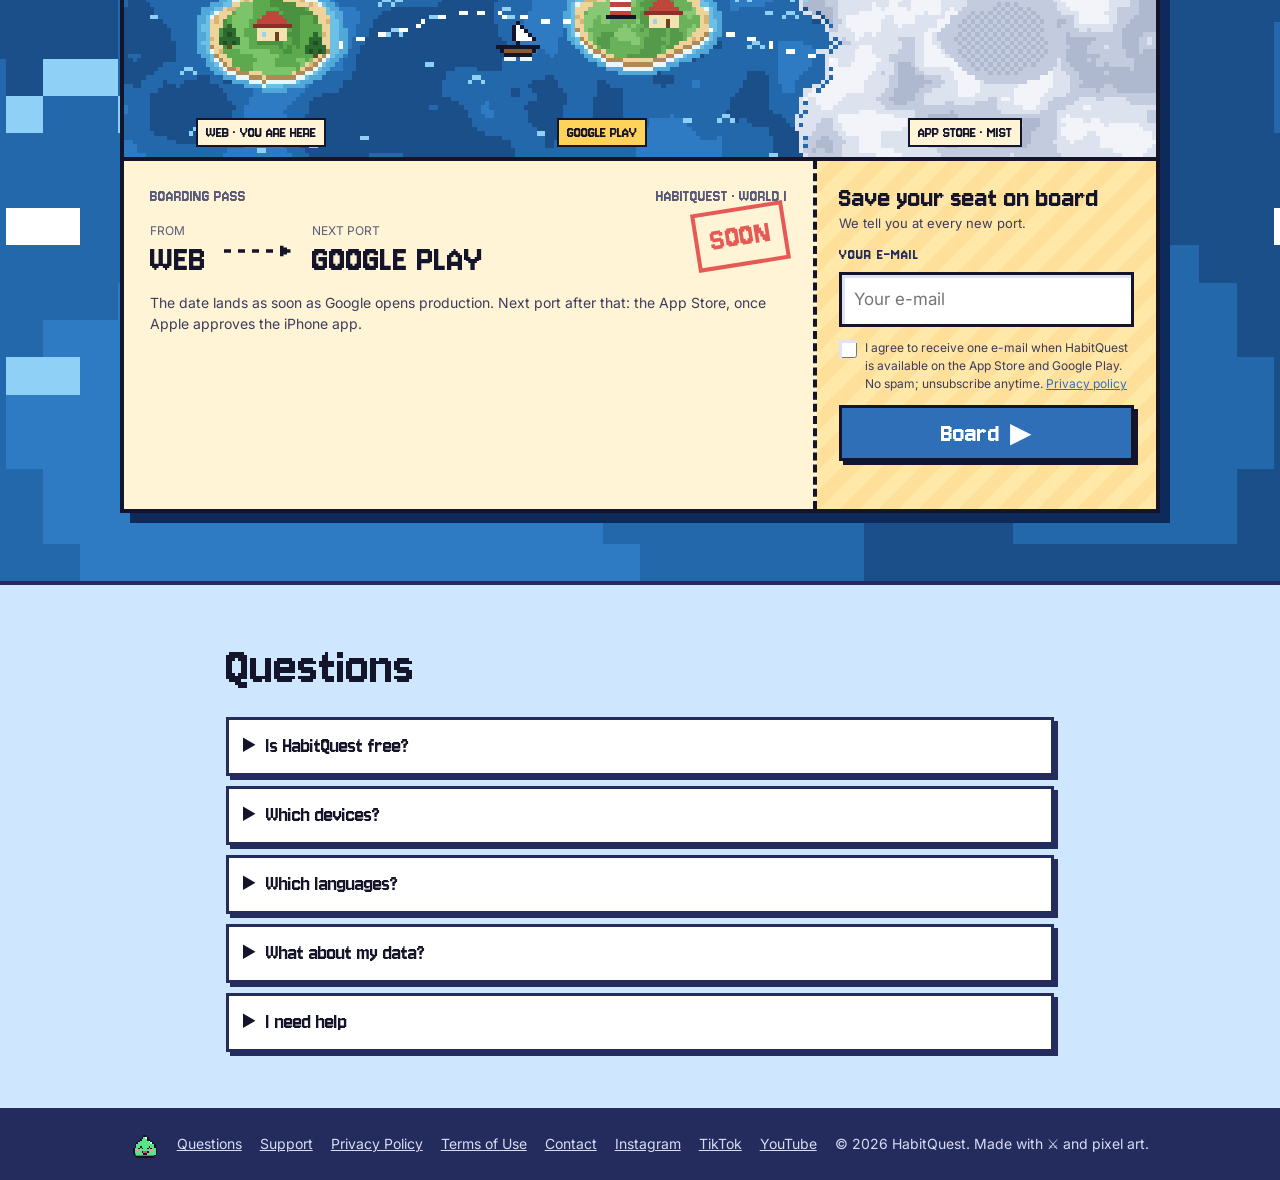
==== commit 90db8908: "site: update from habitquest c787629" ====
--- a/docs/index.html
+++ b/docs/index.html
@@ -2,7 +2,7 @@
 <html lang="en">
 <head>
 <meta charset="utf-8">
-<meta name="viewport" content="width=device-width, initial-scale=1">
+<meta name="viewport" content="width=device-width, initial-scale=1, viewport-fit=cover">
 <title>HabitQuest — Turn your habits into an RPG</title>
 <meta name="description" content="A pixel art habit tracker: complete daily quests, keep your streaks, level up your hero and challenge your friends. On iPhone and Android.">
 <meta property="og:title" content="HabitQuest — Turn your habits into an RPG">
@@ -10,136 +10,260 @@
 <meta property="og:image" content="assets/og-image.png">
 <meta property="og:type" content="website">
 <meta name="twitter:card" content="summary_large_image">
-<meta name="theme-color" content="#CFE8FF">
+<meta name="theme-color" content="#232c5c">
 <link rel="icon" href="assets/icon.png">
 <link rel="alternate" hreflang="en" href="/"><link rel="alternate" hreflang="fr" href="/fr/"><link rel="alternate" hreflang="ja" href="/ja/"><link rel="alternate" hreflang="ko" href="/ko/"><link rel="alternate" hreflang="zh-Hant" href="/zh/">
 <link rel="preconnect" href="https://fonts.googleapis.com"><link rel="preconnect" href="https://fonts.gstatic.com" crossorigin>
 <link href="https://fonts.googleapis.com/css2?family=Jersey+10&family=Inter:wght@400;600;700&display=swap" rel="stylesheet">
-<link rel="stylesheet" href="assets/site.css">
-<script src="assets/site.js" defer></script>
+<link rel="stylesheet" href="assets/v2/site-v2.css">
+<script src="assets/v2/site-v2.js" defer></script>
 <script src="assets/waitlist.js" defer></script>
 </head>
 <body>
-<header class="top"><div class="wrap">
-  <a class="brand pixel" href="./"><img src="assets/icon.png" alt="">HabitQuest</a>
-  <nav class="nav">
-    <a href="#features">Features</a><a href="#faq">FAQ</a><a href="support">Support</a>
-    <a class="nav-play pixel" href="https://habitquest.expo.app">▶ Play</a>
+<header class="top">
+  <div class="wrap">
+    <a class="logo" href="#top"><img src="assets/v2/pip.png" alt=""><span>HabitQuest</span></a>
+    <nav aria-label="Sections"><a href="#regle">The game</a><a href="#voyage">The Voyage</a><a href="#boss">Bosses</a><a href="#premium">Premium</a></nav>
     <details class="langs"><summary>EN</summary><div>
       <a href="fr/" hreflang="fr" lang="fr">Français</a>
       <a href="ja/" hreflang="ja" lang="ja">日本語</a>
       <a href="ko/" hreflang="ko" lang="ko">한국어</a>
       <a href="zh/" hreflang="zh-Hant" lang="zh-Hant">中文</a>
     </div></details>
-  </nav>
-</div></header>
-
-<main>
-<section class="hero"><div class="wrap">
-  <div>
-    <h1 class="pixel">Turn your habits<br>into <em>quests</em></h1>
-    <p class="lead">Complete your daily quests, keep your streaks alive, earn XP and gold, and level up a pixel hero. Then take on your friends.</p>
-    <div class="demo"><a class="play pixel" href="https://habitquest.expo.app">▶ Play the demo</a><p>Free, right in your browser. Nothing to install, and your hero follows you to the app.</p></div><a class="soft" href="#join">📩 Get told on launch day ↓</a>
-  </div>
-  <div class="hero-art">
-    <div class="phone"><img src="assets/screens/today.png" alt="" width="390" height="844"></div>
-    <div class="pip" aria-label="Pip">
-      <p class="pip-says">Hi, I’m Pip! I change colour with your day.</p>
-      <div class="pip-sprite"><img src="assets/pip/pip-vert.png" alt="" width="96" height="96"><img src="assets/pip/pip-orange.png" alt="" width="96" height="96"><img src="assets/pip/pip-or.png" alt="" width="96" height="96"><img src="assets/pip/pip-bleu.png" alt="" width="96" height="96"><img src="assets/pip/pip-violet.png" alt="" width="96" height="96"><img src="assets/pip/pip-rose.png" alt="" width="96" height="96"></div>
-    </div>
-  </div>
-</div></section>
-
-<section><div class="wrap">
-  <h2 class="pixel">How it <em>works</em></h2>
-  <div class="steps">
-    <div class="step"><b>Create your hero</b><span>Pick your look and your first quests in under a minute.</span></div>
-    <div class="step"><b>Complete your quests</b><span>Each habit you do earns XP and gold, and keeps your streak alive.</span></div>
-    <div class="step"><b>Level up and play</b><span>Unlock gear, finish daily missions and achievements, beat your friends.</span></div>
-  </div>
-</div></section>
-
-<section><div class="wrap">
-  <h2 class="pixel">A look <em>inside</em></h2>
-  <div class="shots">
-    <figure><div class="phone"><img src="assets/screens/today.png" alt="Your quests" loading="lazy" width="390" height="844"></div><figcaption>Your quests</figcaption></figure>
-    <figure><div class="phone"><img src="assets/screens/profile.png" alt="Your hero" loading="lazy" width="390" height="844"></div><figcaption>Your hero</figcaption></figure>
-    <figure><div class="phone"><img src="assets/screens/arena.png" alt="The arena" loading="lazy" width="390" height="844"></div><figcaption>The arena</figcaption></figure>
-    <figure><div class="phone"><img src="assets/screens/stats.png" alt="Your progress" loading="lazy" width="390" height="844"></div><figcaption>Your progress</figcaption></figure>
-  </div>
-</div></section>
-
-<section id="features"><div class="wrap">
-  <h2 class="pixel">Everything that makes <em>habits stick</em></h2>
-  <p class="sub">Every habit becomes a quest. Every day you show up, your hero gets stronger.</p>
-  <div class="grid">
-    <div class="card"><div class="icon">⚔️</div><h3>Daily quests</h3><p>Daily, weekly or a few times a week, with categories and ready-made templates. Tick a quest, earn XP and gold.</p></div>
-    <div class="card"><div class="icon">🔥</div><h3>Streaks that forgive</h3><p>Keep your streak going day after day. A weekly streak freeze and a Pause for exams, holidays or illness: frozen, not lost.</p></div>
-    <div class="card"><div class="icon">🧙</div><h3>A hero that grows</h3><p>Six ranks from Novice to Legend. Dress your 32×32 pixel hero with hats, outfits, accessories and themes from the shop.</p></div>
-    <div class="card"><div class="icon">🤺</div><h3>Duels and challenges</h3><p>Turn-based duels against your friends' heroes, and 1v1 challenges with gold at stake: the most consistent wins.</p></div>
-    <div class="card"><div class="icon">🏟️</div><h3>Arena leagues</h3><p>One fight a day against a player of your league. Climb six leagues, season after season.</p></div>
-    <div class="card"><div class="icon">🤝</div><h3>Co-op challenges</h3><p>Team up with friends on a shared goal and earn bonus XP together.</p></div>
-  </div>
-</div></section>
-
-<section><div class="wrap">
-  <h2 class="pixel">Free to play. <em>Premium</em> if you want more.</h2>
-  <div class="premium">
-    <div class="card"><h3>Free</h3><ul><li>All quests, streaks and your hero</li><li>Daily missions and 23 achievements</li><li>Duels, challenges, co-op and arena</li><li>The basic shop catalog</li></ul></div>
-    <div class="card"><h3>Premium (optional subscription)</h3><ul><li>No ads</li><li>More streak freeze tokens</li><li>A dragon companion that grows with your streak, and an item every month</li><li>Full stats history</li><li>The full shop with exclusives</li><li>Priority support</li></ul></div>
-  </div>
-</div></section>
-
-<section id="beta"><div class="wrap"><div class="beta">
-  <div>
-    <span class="badge pixel">ANDROID BETA</span>
-    <h2 class="pixel">Become an <em>Android tester</em></h2>
-    <p>Help us launch on Google Play: Google asks for 12 testers for 14 days. Play before everyone else, for free, and help shape the game.</p>
-    <ol><li>Join the testers group with the Google account of your phone.</li><li>Open the Google Play test page with the same account and tap “Become a tester”.</li><li>Install HabitQuest and open it from time to time for 14 days.</li></ol>
-  </div>
-  <div class="beta-cta">
-    <a class="play pixel" href="https://groups.google.com/g/habitquest-app-testers" target="_blank" rel="noopener">🧪 1. Join the testers group</a>
-    <a class="play pixel" href="https://play.google.com/apps/testing/com.battiste.habitquest" target="_blank" rel="noopener">▶ 2. Become a tester on Google Play</a>
-    <p>Free. Google Groups only uses your address to let you in.</p>
-  </div>
-</div></div></section>
-
-<section id="faq"><div class="wrap">
-  <h2 class="pixel">Questions</h2>
-  <details><summary>Is HabitQuest free?</summary><p>Yes. The whole game is free; Premium is an optional subscription that removes ads and adds extras. You can cancel it at any time in your App Store or Google Play settings.</p></details>
-  <details><summary>Which devices?</summary><p>iPhone and Android phones, and any web browser. Your progress is saved to your account and follows you everywhere.</p></details>
-  <details><summary>Which languages?</summary><p>English, French, Japanese, Korean and Traditional Chinese (Taiwan).</p></details>
-  <details><summary>What about my data?</summary><p>Your habits are private. We use no analytics SDK and never sell your data. Read the <a href="privacy-policy">Privacy Policy</a>.</p></details>
-  <details><summary>I need help</summary><p>Write to us from Settings → Support in the app, or see the <a href="support">Support page</a>.</p></details>
-</div></section>
-
-<section id="join"><div class="wrap"><div class="cta">
-  <h2 class="pixel">Your adventure starts <em>today</em></h2>
-  <div class="demo"><a class="play pixel" href="https://habitquest.expo.app">▶ Play the demo</a><p>Free, right in your browser. Nothing to install, and your hero follows you to the app.</p></div><form class="waitlist" id="waitlist" data-url="https://aksxyaullvozlkzcegth.supabase.co" data-key="eyJhbGciOiJIUzI1NiIsInR5cCI6IkpXVCJ9.eyJpc3MiOiJzdXBhYmFzZSIsInJlZiI6ImFrc3h5YXVsbHZvemxremNlZ3RoIiwicm9sZSI6ImFub24iLCJpYXQiOjE3NjY1NDg2MjUsImV4cCI6MjA4MjEyNDYyNX0.9GfZsW1PqDnOcV2zuOaqGrt1zj76PTwss6OfFl0PVOo" data-lang="en" novalidate>
-    <h3 class="pixel">Be told on launch day</h3>
-    <div class="waitlist-row">
-      <label class="sr" for="wl-email">Your e-mail</label>
-      <input id="wl-email" name="email" type="email" required autocomplete="email" placeholder="Your e-mail">
-      <button type="submit">Notify me</button>
-    </div>
-    <input class="hp" name="website" tabindex="-1" autocomplete="off" aria-hidden="true">
-    <label class="waitlist-consent"><input id="wl-consent" name="consent" type="checkbox" required> <span>I agree to receive one e-mail when HabitQuest is available on the App Store and Google Play. No spam; unsubscribe anytime. <a href="privacy-policy">Privacy policy</a></span></label>
-    <p class="waitlist-msg" role="status" data-ok="You are on the list! We will write to you on launch day." data-error="That did not work. Check your e-mail and try again."></p>
-  </form>
-</div></div></section>
+    <a class="btn" href="https://habitquest.expo.app">Play</a>
+  </div>
+  <div class="route" aria-hidden="true">
+    <div class="dots"></div><div class="wake" id="wake"></div>
+    <span class="stop" style="left: 3%"></span><span class="stop" style="left: 26%"></span><span class="stop" style="left: 50%"></span><span class="stop" style="left: 74%"></span><span class="stop" style="left: 97%"></span>
+    <img class="ship" id="ship" src="assets/v2/boat.png" alt="">
+  </div>
+</header>
+
+<main id="top">
+  <section class="hero">
+    <div class="wrap inner">
+      <div class="card">
+        <h1>Your habits.<br><span>Your adventure.</span></h1>
+        <p class="lead">The habit tracker where every day you show up sails your ship forward.</p>
+        <div class="ctas"><a class="btn" href="https://habitquest.expo.app">Start the adventure</a><small>Free · play right now in your browser</small></div>
+      </div>
+    </div>
+    <div class="voyager" aria-hidden="true">
+      <div class="quest" id="quest" data-quests="[[&quot;Read 20 pages&quot;,15],[&quot;Meditate 10 min&quot;,12],[&quot;Run 5 km&quot;,20]]">
+        <span class="box"><svg width="14" height="14" viewBox="0 0 7 7" aria-hidden="true"><path d="M6 1h1v1H6zM5 2h1v1H5zM4 3h1v1H4zM0 3h1v1H0zM1 4h1v1H1zM3 4h1v1H3zM2 5h1v1H2z" fill="#ffffff"></path></svg></span><span class="name" id="qname">Read 20 pages</span> <span class="gain" id="qgain">+15 XP</span>
+        <span class="xpfloat" id="xpf">+15 XP</span>
+      </div>
+      <img src="assets/v2/boat.png" alt="">
+    </div>
+  </section>
+
+  <div class="trust">
+    <ul class="wrap">
+      <li><svg viewBox="0 0 9 9" aria-hidden="true"><rect x="2" y="1" width="5" height="1" fill="#ffd25a"/><rect x="1" y="2" width="7" height="5" fill="#ffd25a"/><rect x="2" y="7" width="5" height="1" fill="#ffd25a"/><rect x="3" y="3" width="3" height="3" fill="#c08a00"/><rect x="4" y="3" width="1" height="3" fill="#ffd25a"/><rect x="2" y="2" width="1" height="1" fill="#fff4d6"/></svg><div><b>Free forever</b><span>No card needed to start</span></div></li>
+      <li><svg viewBox="0 0 9 9" aria-hidden="true"><rect x="0" y="1" width="9" height="6" fill="#d8dcf5"/><rect x="1" y="2" width="7" height="4" fill="#2f6fb8"/><rect x="2" y="3" width="2" height="2" fill="#2fa87a"/><rect x="5" y="4" width="2" height="1" fill="#fff4d6"/><rect x="3" y="7" width="3" height="1" fill="#d8dcf5"/><rect x="2" y="8" width="5" height="1" fill="#d8dcf5"/></svg><div><b>Play right now</b><span>On the web, soon on Google Play</span></div></li>
+      <li><svg viewBox="0 0 9 9" aria-hidden="true"><rect x="0" y="0" width="9" height="6" fill="#fff4d6"/><rect x="1" y="6" width="2" height="2" fill="#fff4d6"/><rect x="2" y="2" width="1" height="2" fill="#232c5c"/><rect x="4" y="2" width="1" height="2" fill="#232c5c"/><rect x="6" y="2" width="1" height="2" fill="#232c5c"/></svg><div><b>In 5 languages</b><span>English, French, Japanese, Korean, Chinese</span></div></li>
+      <li><svg viewBox="0 0 9 9" aria-hidden="true"><rect x="1" y="0" width="7" height="1" fill="#2fa87a"/><rect x="0" y="1" width="9" height="4" fill="#2fa87a"/><rect x="1" y="5" width="7" height="2" fill="#2fa87a"/><rect x="2" y="7" width="5" height="1" fill="#2fa87a"/><rect x="3" y="8" width="3" height="1" fill="#2fa87a"/><rect x="2" y="3" width="1" height="1" fill="#ffffff"/><rect x="3" y="4" width="1" height="1" fill="#ffffff"/><rect x="4" y="3" width="1" height="1" fill="#ffffff"/><rect x="5" y="2" width="1" height="1" fill="#ffffff"/><rect x="6" y="1" width="1" height="1" fill="#ffffff"/></svg><div><b>Your data is yours</b><span>Delete your account at any time</span></div></li>
+    </ul>
+  </div>
+
+  <section class="rules wrap" id="regle">
+    <p class="kicker">HOW IT WORKS</p>
+    <h2>Your real habits are your quests</h2>
+    <div class="steps">
+      <div class="step rv">
+        <div class="phone tilt"><img class="shot" src="assets/v2/en/today.jpg" alt="The quests of the day: three habits and a to-do list" width="520" height="1125"></div>
+        <span class="num">1</span><h3>Pick your habits</h3><p>Read, run, sleep earlier: whatever you want to stick to. Plus a to-do list for one-off tasks.</p>
+      </div>
+      <div class="step rv">
+        <div class="phone tilt"><img class="shot" src="assets/v2/en/world.jpg" alt="The world map, half in the fog" width="520" height="1125" loading="lazy"></div>
+        <span class="num">2</span><h3>Tick them, your ship sails on</h3><p>XP, gold, streaks: every day you show up brings the next island closer.</p>
+      </div>
+      <div class="step rv">
+        <div class="bosscard" id="bosscard" data-unit="HP">
+          <span class="tag">BOSS OF THE WEEK</span>
+          <span class="bname">The Snooze Golem</span>
+          <div class="hp"><i id="hpbar"></i></div>
+          <span class="hptext" id="hptext">147 / 147 HP</span>
+          <div class="sprite" id="bsprite"><img src="assets/v2/boss-snooze_golem.png" alt="The Snooze Golem, a sleeping stone golem with an alarm clock in its chest"><span class="dmg" id="dmg">−10</span></div>
+          <span class="hint">Every quest you complete this week hits it for 10.</span>
+        </div>
+        <span class="num">3</span><h3>Beat your bad habits</h3><p>Every week, one of them takes shape and blocks the way.</p>
+      </div>
+    </div>
+  </section>
+
+  <section class="pip wrap">
+    <div class="row rv">
+      <img src="assets/v2/pip.png" alt="Pip">
+      <div class="bubble"><b>PIP</b><p>“Hi, I’m Pip! I change colour with your day and I’m with you every day. On rough days, we freeze your streak. No guilt.”</p></div>
+    </div>
+  </section>
+
+  <div class="band" id="band" aria-hidden="true">
+    <div class="sailer" id="sailer"><span class="flag">Heading for the next island</span><img src="assets/v2/boat.png" alt=""></div>
+  </div>
+  <section class="world" id="voyage">
+    <div class="wrap">
+      <p class="kicker">PIP’S VOYAGE</p>
+      <h2>A world that opens up at your pace</h2>
+      <div class="figs">
+        <figure class="rv"><div class="phone tilt"><img class="shot" src="assets/v2/en/island.jpg" alt="An island: the hero and Pip on the path of stages" width="520" height="1125" loading="lazy"></div><figcaption><b>12 islands per world</b><span>Each with its stages, its people and a chest.</span></figcaption></figure>
+        <figure class="rv"><div class="phone tilt"><img class="shot" src="assets/v2/en/chapter.jpg" alt="A page of the book: the hero and Pip at the top of an island, at sunset" width="520" height="1125" loading="lazy"></div><figcaption><b>The book of your voyage</b><span>One page for every island you reach.</span></figcaption></figure>
+        <figure class="rv"><div class="phone tilt"><img class="shot" src="assets/v2/en/bottle.jpg" alt="A message in a bottle" width="520" height="1125" loading="lazy"></div><figcaption><b>Messages in bottles</b><span>Notes that tell the story of the world.</span></figcaption></figure>
+        <figure class="rv"><div class="phone tilt"><img class="shot" src="assets/v2/en/braise.jpg" alt="The hero, Pip and Braise, the little dragon, on their island" width="520" height="1125" loading="lazy"></div><figcaption><b>Braise grows with you</b><span>From egg to Legend, with your streak.</span><br><span class="prem">WITH PREMIUM</span></figcaption></figure>
+      </div>
+    </div>
+  </section>
+
+  <div id="boss">
+    <div class="edge"></div>
+    <div class="beam"></div>
+    <section class="wood wanted">
+      <div class="wrap">
+        <p class="kicker">WANTED</p>
+        <h2>Your bad habits are wanted</h2>
+        <p class="sub">Every week, one of them blocks your way. Beat it, collect the bounty.</p>
+        <div class="posters">
+          <div class="poster rv"><span class="ph">WANTED</span><span class="ps">BEATEN OR ALIVE</span><span class="pf"><img src="assets/v2/boss-doomscroll_kraken.png" alt=""></span><span class="pn">The Doomscroll Kraken</span><span class="pw">for endless scrolling</span><span class="pb">BOUNTY  50 XP  25 GOLD</span></div>
+          <div class="poster rv"><span class="ph">WANTED</span><span class="ps">BEATEN OR ALIVE</span><span class="pf"><img src="assets/v2/boss-notif_siren.png" alt=""></span><span class="pn">The Notification Siren</span><span class="pw">for every “ding”</span><span class="pb">BOUNTY  50 XP  25 GOLD</span></div>
+          <div class="poster rv"><span class="ph">WANTED</span><span class="ps">BEATEN OR ALIVE</span><span class="pf"><img src="assets/v2/boss-later_specter.png" alt=""></span><span class="pn">The Later Specter</span><span class="pw">for “I’ll do it tomorrow”</span><span class="pb">BOUNTY  50 XP  25 GOLD</span></div>
+        </div>
+        <div class="lurk">
+          <p>And three more lurk on the map…</p>
+          <div class="shadows">
+            <button class="shadow" type="button"><img src="assets/v2/boss-snooze_golem.png" alt="Snooze Golem"><span data-name="Snooze Golem"></span></button>
+            <button class="shadow" type="button"><img src="assets/v2/boss-couch_troll.png" alt="Couch Troll"><span data-name="Couch Troll"></span></button>
+            <button class="shadow" type="button"><img src="assets/v2/boss-night_owl.png" alt="Night Owl"><span data-name="Night Owl"></span></button>
+          </div>
+        </div>
+      </div>
+    </section>
+    <div class="beam"></div>
+    <div class="edge" style="transform: scaleY(-1)"></div>
+  </div>
+
+  <section class="crew">
+    <div class="wrap head">
+      <p class="kicker">CREW</p>
+      <h2>Bring your crew aboard</h2>
+      <p>Alone you move forward. Together you reach the end of the world.</p>
+    </div>
+    <div class="scene">
+      <img src="assets/v2/crew.png" alt="Four heroes on the deck of the ship">
+      <div class="invite"><div><span class="big">+7 days</span><span>Invite a friend: <b>you each get a week of Premium</b>.</span><a class="btn" href="https://habitquest.expo.app">Invite</a></div></div>
+    </div>
+  </section>
+
+  <section class="duel" id="duel">
+    <div class="wrap">
+      <div class="art rv"><div class="frame">
+        <img src="assets/v2/duel.png" alt="Two heroes in a duel">
+        <span class="lbl" style="left: 19%">YOU · 12d</span><span class="lbl" style="left: 58%">LEA · 9d</span>
+        <span class="bolt" aria-hidden="true">−12</span>
+      </div></div>
+      <div class="txt rv">
+        <p class="kicker">DUELS AND LEAGUES</p>
+        <h2>Consistency is your weapon</h2>
+        <p>Challenge a friend: your heroes fight turn by turn, and the more you keep your habits, the harder you hit. Then climb six leagues, from Bronze to Master.</p>
+        <div class="leagues" id="leagues"><span>Bronze</span><span>Silver</span><span>Gold</span><span>Platinum</span><span>Diamond</span><span>Master</span></div>
+        <a class="btn red" href="https://habitquest.expo.app">Challenge a friend</a>
+      </div>
+    </div>
+  </section>
+
+  <section class="premium" id="premium">
+    <div class="stars" aria-hidden="true"></div>
+    <div class="wrap">
+      <div class="head">
+        <p class="kicker">FREE FOREVER · HEROIC IF YOU WANT</p>
+        <h2>Open the Premium chest</h2>
+        <p class="lead">Your hero, your style: the full shop catalog, an exclusive item every month, and Braise, the dragon that grows with your streak.</p>
+      </div>
+      <div class="vault" id="vault">
+        <div class="fan">
+          <div class="card"><img src="assets/v2/look-b.png" alt="The hero with dragon horns and the shadow cloak"><span class="r-leg">LEGENDARY · Dragon Horns</span></div>
+          <div class="card"><img src="assets/v2/look-a.png" alt="The hero with the crown of champions and royal vestments"><span class="r-epic">EPIC · Crown of Champions</span></div>
+          <div class="card"><img src="assets/v2/look-c.png" alt="The hero with the halo, the golden plate and wings"><span class="r-epic">EPIC · Holy Halo</span></div>
+        </div>
+        <img class="chest" src="assets/v2/chest.png" alt="Braise comes out of an open chest">
+      </div>
+      <div class="deal">
+        <div class="loot">
+          <div class="item r-leg"><i>B</i><div><b>Braise</b><span>The dragon that grows with your streak, from egg to Legend.</span></div></div>
+          <div class="item r-epic"><i>★</i><div><b>Item of the month</b><span>An exclusive cosmetic every month.</span></div></div>
+          <div class="item r-rare"><i>♛</i><div><b>Full catalog</b><span>Hats, outfits, items, backdrops and themes, exclusives included.</span></div></div>
+          <div class="item r-unc"><i>✕</i><div><b>No ads</b><span>Nothing between you and your quests.</span></div></div>
+          <div class="item r-unc"><i>❄</i><div><b>Streak freezes</b><span>3 tokens at half price on top of the weekly freeze.</span></div></div>
+        </div>
+        <div class="counter" id="counter" data-labels="{&quot;year&quot;:[&quot;Try 14 days free&quot;,&quot;Nothing to pay for 14 days&quot;,&quot;Cancel any time before the trial ends&quot;],&quot;month&quot;:[&quot;Go Premium · $4.99 / month&quot;,&quot;No commitment&quot;,&quot;Cancel any time&quot;],&quot;life&quot;:[&quot;Unlock for life · $59.99&quot;,&quot;Paid once&quot;,&quot;All of Premium, forever&quot;]}">
+          <p class="counter-title">Choose your plan</p>
+          <div class="plans2" role="radiogroup" aria-label="Premium plan">
+            <label class="plan2"><input type="radio" name="plan" value="year" checked><span class="pname">Yearly</span><span class="pprice">$29.99</span><span class="pnote">$2.50 / month</span><span class="pbadge">14 DAYS FREE · −50 %</span></label>
+            <label class="plan2"><input type="radio" name="plan" value="month"><span class="pname">Monthly</span><span class="pprice">$4.99</span><span class="pnote">per month, no commitment</span></label>
+            <label class="plan2"><input type="radio" name="plan" value="life"><span class="pname">Lifetime</span><span class="pprice">$59.99</span><span class="pnote">paid once</span></label>
+          </div>
+          <a class="btn red go" id="gobtn" href="https://habitquest.expo.app">Try 14 days free</a>
+          <ul class="sure" id="sure"><li>Nothing to pay for 14 days</li><li>Cancel any time before the trial ends</li></ul>
+          <p class="pricenote">Prices in US dollars: the store shows the price of your country.</p>
+        </div>
+      </div>
+      <p class="free">Habits, tasks, streaks, the Voyage, bosses and friends stay free, forever.</p>
+    </div>
+  </section>
+
+  <section class="ports" id="sortie">
+    <div class="wrap">
+      <div class="pass" id="pass">
+        <div class="map">
+          <img src="assets/v2/escales.png" alt="The route of ports: the web, Google Play, then the App Store in the mist">
+          <span class="mini"><img src="assets/v2/boat.png" alt=""></span>
+          <span class="tag" style="left: 7%">WEB · YOU ARE HERE</span><span class="tag next" style="left: 42%">GOOGLE PLAY</span><span class="tag" style="left: 76%">APP STORE · MIST</span>
+        </div>
+        <div class="body">
+          <div class="left">
+            <div class="meta"><span>BOARDING PASS</span><span>HABITQUEST · WORLD I</span></div>
+            <div class="legs">
+              <div><small>FROM</small><b>WEB</b></div>
+              <svg width="70" height="18" viewBox="0 0 40 10" aria-hidden="true"><path d="M0 4h4v2H0zM8 4h4v2H8zM16 4h4v2h-4zM24 4h4v2h-4zM32 2h2v6h-2zM34 3h2v4h-2zM36 4h2v2h-2z" fill="#14142a"></path></svg>
+              <div><small>NEXT PORT</small><b>GOOGLE PLAY</b></div>
+            </div>
+            <span class="stamp">SOON</span>
+            <p class="note">The date lands as soon as Google opens production. Next port after that: the App Store, once Apple approves the iPhone app.</p>
+          </div>
+          <form class="right waitlist" id="waitlist" data-url="https://aksxyaullvozlkzcegth.supabase.co" data-key="eyJhbGciOiJIUzI1NiIsInR5cCI6IkpXVCJ9.eyJpc3MiOiJzdXBhYmFzZSIsInJlZiI6ImFrc3h5YXVsbHZvemxremNlZ3RoIiwicm9sZSI6ImFub24iLCJpYXQiOjE3NjY1NDg2MjUsImV4cCI6MjA4MjEyNDYyNX0.9GfZsW1PqDnOcV2zuOaqGrt1zj76PTwss6OfFl0PVOo" data-lang="en" novalidate>
+            <span class="title">Save your seat on board<small>We tell you at every new port.</small></span>
+            <div class="field"><label for="wl-email">YOUR E-MAIL</label><input id="wl-email" name="email" type="email" required autocomplete="email" placeholder="Your e-mail"></div>
+            <input class="hp" name="website" tabindex="-1" autocomplete="off" aria-hidden="true">
+            <label class="consent"><input id="wl-consent" name="consent" type="checkbox" required> <span>I agree to receive one e-mail when HabitQuest is available on the App Store and Google Play. No spam; unsubscribe anytime. <a href="privacy-policy">Privacy policy</a></span></label>
+            <button class="btn" type="submit">Board <span class="arrow">▶</span></button>
+            <p class="waitlist-msg" role="status" data-ok="You are on the list! We will write to you on launch day." data-error="That did not work. Check your e-mail and try again."></p>
+          </form>
+        </div>
+      </div>
+    </div>
+  </section>
+
+  <section class="faq" id="faq">
+    <div class="wrap">
+      <h2>Questions</h2>
+      <details><summary>Is HabitQuest free?</summary><p>Yes. The whole game is free; Premium is an optional subscription that removes ads and adds extras. You can cancel it at any time in your App Store or Google Play settings.</p></details>
+      <details><summary>Which devices?</summary><p>iPhone and Android phones, and any web browser. Your progress is saved to your account and follows you everywhere.</p></details>
+      <details><summary>Which languages?</summary><p>English, French, Japanese, Korean and Traditional Chinese (Taiwan).</p></details>
+      <details><summary>What about my data?</summary><p>Your habits are private. We use no analytics SDK and never sell your data. Read the <a href="privacy-policy">Privacy Policy</a>.</p></details>
+      <details><summary>I need help</summary><p>Write to us from Settings → Support in the app, or see the <a href="support">Support page</a>.</p></details>
+    </div>
+  </section>
 </main>
 
-<footer><div class="wrap">
-  <nav>
-    <a href="support">Support</a>
-    <a href="privacy-policy">Privacy Policy</a>
-    <a href="terms">Terms of Use</a>
-    <a href="mailto:habitquest.application@gmail.com">Contact</a>
+<footer>
+  <div class="wrap">
+    <img src="assets/v2/pip.png" alt="">
+    <a href="#faq">Questions</a><a href="support">Support</a><a href="privacy-policy">Privacy Policy</a><a href="terms">Terms of Use</a><a href="mailto:habitquest.application@gmail.com">Contact</a>
     <a href="https://www.instagram.com/habitquest.application/">Instagram</a>
     <a href="https://www.tiktok.com/@habitquest.en">TikTok</a>
     <a href="https://www.youtube.com/@habitquest.en.application">YouTube</a>
-  </nav>
-  <span>© 2026 HabitQuest. Made with ⚔️ and pixel art.</span>
-</div></footer>
+    <span>© 2026 HabitQuest. Made with ⚔️ and pixel art.</span>
+  </div>
+</footer>
 </body>
 </html>
--- a/docs/assets/v2/site-v2.css
+++ b/docs/assets/v2/site-v2.css
@@ -0,0 +1,350 @@
+/* HabitQuest public site, home page v2 (scripts/site/build-landing.js writes the HTML).
+   One long voyage down the page: a sticky route at the top fills as you scroll, each
+   section is a port of call, and the colours follow a day at sea (day, parchment, port,
+   deck, night, sea). Single visual world (the app's sky-blue pixel DA), on purpose. */
+:root {
+  --sky: #cfe6ff; --ink: #232c5c; --text: #14142a; --muted: #3c3c5c; --soft: #5a5a7a;
+  --gold: #ffd25a; --gold-dk: #c08a00; --cream: #fff4d6; --blue: #2f6fb8; --red: #e24040; --green: #2fa87a;
+  --wood-dk: #2a1608; --night: #14142a;
+  --pixel: "Jersey 10", "Courier New", monospace;
+  --body: Inter, system-ui, -apple-system, "Segoe UI", sans-serif;
+  --herobg: url(herobg.png); --band: url(band.png); --wood: url(wood.png); --beam: url(beam.png); --edge: url(edge.png); --paper: url(paper.png);
+  color-scheme: light;
+}
+/* the pixel face has no CJK glyphs: the app's own pixel fonts take over */
+html[lang="ja"] { --pixel: "Jersey 10", "DotGothic16", monospace; }
+html[lang="ko"] { --pixel: "Jersey 10", "Galmuri11", monospace; }
+html[lang="zh-Hant"] { --pixel: "Jersey 10", "Cubic 11", "Noto Sans TC", monospace; }
+* { box-sizing: border-box; }
+html { scroll-behavior: smooth; }
+main, footer { overflow-x: clip; }
+body { margin: 0; background: var(--sky); color: var(--text); font-family: var(--body); font-size: 17px; line-height: 1.5; overflow-x: hidden; }
+img { image-rendering: pixelated; max-width: 100%; }
+img.shot { image-rendering: auto; }
+a { color: inherit; }
+:focus-visible { outline: 3px solid var(--gold); outline-offset: 3px; }
+.wrap { max-width: 1200px; margin: 0 auto; padding-left: max(16px, env(safe-area-inset-left, 0px)); padding-right: max(16px, env(safe-area-inset-right, 0px)); }
+.px { font-family: var(--pixel); font-weight: 400; }
+.kicker { margin: 0; font-family: var(--pixel); font-size: 22px; letter-spacing: 1px; }
+h1, h2, h3 { font-family: var(--pixel); font-weight: 400; margin: 0; text-wrap: balance; }
+h2 { font-size: clamp(38px, 6vw, 56px); line-height: .95; }
+.btn { display: inline-block; font-family: var(--pixel); text-decoration: none; color: var(--text); background: var(--gold); border: 3px solid var(--ink); box-shadow: 4px 4px 0 var(--ink); padding: 4px 18px; transition: transform .12s steps(2), box-shadow .12s steps(2); cursor: pointer; }
+.btn:hover { transform: translate(-2px, -2px); box-shadow: 6px 6px 0 var(--ink); }
+.btn:active { transform: translate(3px, 3px); box-shadow: 1px 1px 0 var(--ink); }
+.btn.red { background: var(--red); color: #ffffff; }
+
+/* ---------- sticky header + voyage progress ---------- */
+body::before { content: ""; position: fixed; inset: 0 0 auto; height: env(safe-area-inset-top, 0px); z-index: 30; background: var(--ink); }
+.top { position: sticky; top: env(safe-area-inset-top, 0px); z-index: 20; background: var(--ink); border-bottom: 3px solid #0d1433; }
+.top .wrap { display: flex; align-items: center; gap: 12px; padding-block: 8px; }
+.top .logo { display: flex; align-items: center; gap: 8px; text-decoration: none; color: #ffffff; flex: 1; }
+.top .logo img { width: 34px; height: 34px; }
+.top .logo span { font-family: var(--pixel); font-size: 28px; }
+.top nav { display: flex; gap: 18px; font-family: var(--pixel); font-size: 20px; }
+.top nav a { color: #d8dcf5; text-decoration: none; }
+.top nav a:hover { color: var(--gold); }
+.top .btn { font-size: 20px; padding: 1px 14px; box-shadow: 3px 3px 0 #0d1433; border-color: #0d1433; }
+.route { position: relative; height: 22px; background: #1a2250; overflow: hidden; }
+.route .dots { position: absolute; left: 0; right: 0; top: 10px; height: 2px; background-image: linear-gradient(90deg, #6f7bb8 50%, transparent 50%); background-size: 10px 2px; }
+.route .wake { position: absolute; left: 0; top: 9px; height: 4px; width: 0; background: var(--gold); }
+.route .ship { position: absolute; top: -3px; left: 0; width: 26px; height: 24px; transform: translateX(-50%); }
+.route .stop { position: absolute; top: 4px; width: 14px; height: 14px; background: #1a2250; border: 2px solid #6f7bb8; transform: translateX(-50%); }
+.route .stop.on { background: var(--gold); border-color: var(--gold); }
+@media (max-width: 640px) { .top nav { display: none; } }
+
+/* ---------- hero ---------- */
+.hero { position: relative; overflow: hidden; border-bottom: 4px solid var(--ink); background: var(--blue) var(--herobg) center / cover no-repeat; image-rendering: pixelated; min-height: 560px; display: flex; align-items: flex-end; }
+.hero .inner { position: relative; z-index: 2; width: 100%; padding-block: 28px; }
+.hero .card { display: inline-flex; flex-direction: column; gap: 12px; max-width: 580px; background: var(--cream); border: 4px solid var(--ink); box-shadow: 8px 8px 0 var(--ink); padding: 22px 26px; }
+.hero h1 { font-size: clamp(54px, 8vw, 74px); line-height: .88; }
+.hero h1 span { color: var(--blue); }
+.hero .lead { margin: 0; font-size: 19px; color: var(--muted); }
+.hero .ctas { display: flex; gap: 14px; flex-wrap: wrap; align-items: center; }
+.hero .ctas .btn { font-size: 28px; }
+.hero .ctas small { font-size: 14px; color: var(--soft); }
+/* the boat sits on the dotted route of the painted sea, as in the mockup */
+.voyager { position: absolute; left: 31%; top: 16%; z-index: 3; display: flex; flex-direction: column; align-items: center; gap: 6px; animation: bob 2.4s steps(4) infinite; }
+@keyframes bob { 0%, 100% { transform: translateY(0); } 50% { transform: translateY(-7px); } }
+.quest { position: relative; display: flex; align-items: center; gap: 10px; font-family: var(--pixel); font-size: 22px; background: #ffffff; border: 3px solid var(--ink); box-shadow: 4px 4px 0 var(--ink); padding: 3px 12px; white-space: nowrap; }
+.quest .box { width: 22px; height: 22px; border: 3px solid var(--ink); background: #ffffff; display: grid; place-items: center; transition: background .15s steps(2); }
+.quest .box svg { opacity: 0; }
+.quest.done .box { background: var(--green); }
+.quest.done .box svg { opacity: 1; }
+.quest.done .name { text-decoration: line-through; color: var(--soft); }
+.quest .gain { color: var(--gold-dk); }
+.quest.done .gain { visibility: hidden; }
+.xpfloat { position: absolute; right: 10px; top: -4px; font-family: var(--pixel); font-size: 26px; color: var(--gold-dk); text-shadow: 2px 2px 0 #ffffff; opacity: 0; pointer-events: none; }
+.xpfloat.go { animation: rise 1.1s steps(8) forwards; }
+@keyframes rise { 0% { opacity: 1; transform: translateY(0); } 100% { opacity: 0; transform: translateY(-40px); } }
+.voyager img { width: 99px; height: 90px; }
+@media (max-width: 1100px) and (min-width: 761px) { .voyager { left: 64%; top: 10%; } }
+@media (max-width: 760px) {
+  .hero { min-height: 600px; background-position: 30% center; }
+  .voyager { left: 50%; top: 24px; transform: translateX(-50%); animation: none; }
+}
+
+/* ---------- trust strip ---------- */
+.trust { background: var(--ink); color: #d8dcf5; border-bottom: 4px solid #0d1433; }
+.trust ul { list-style: none; margin: 0 auto; display: grid; grid-template-columns: repeat(auto-fit, minmax(220px, 1fr)); gap: 12px; padding-block: 18px; }
+.trust li { display: flex; align-items: center; gap: 12px; background: #2c3670; border: 3px solid #0d1433; box-shadow: inset 0 3px 0 #3a4686; padding: 10px 12px; transition: transform .15s steps(2); }
+.trust li:hover { transform: translateY(-3px); }
+.trust svg { flex: none; width: 36px; height: 36px; image-rendering: pixelated; }
+.trust b { display: block; font-family: var(--pixel); font-weight: 400; font-size: 22px; line-height: 1; color: var(--gold); }
+.trust span { font-size: 13px; color: #c5cbef; }
+
+/* ---------- rule of the game ---------- */
+.rules { padding-block: 64px 48px; }
+.rules .kicker { color: var(--blue); }
+.rules h2 { margin-bottom: 34px; }
+.steps { display: grid; grid-template-columns: repeat(auto-fit, minmax(260px, 1fr)); gap: 30px; }
+.step { display: flex; flex-direction: column; align-items: center; gap: 14px; text-align: center; }
+.step h3 { font-size: 30px; line-height: 1; }
+.step p { margin: 0; color: var(--muted); max-width: 300px; }
+.num { font-family: var(--pixel); font-size: 22px; background: var(--gold); border: 3px solid var(--ink); width: 36px; height: 36px; display: grid; place-items: center; }
+.phone { width: 230px; max-width: 100%; aspect-ratio: 230 / 498; border: 4px solid var(--ink); box-shadow: 6px 6px 0 var(--ink); background: var(--ink); padding: 6px; transition: transform .25s ease-out; transform-style: preserve-3d; will-change: transform; }
+.phone img { width: 100%; height: 100%; object-fit: cover; object-position: top; display: block; }
+.phone.scrolls img { object-position: 50% var(--pos, 0%); }
+
+/* the boss of the week: a live card */
+.bosscard { width: 230px; max-width: 100%; aspect-ratio: 230 / 498; border: 4px solid var(--ink); box-shadow: 6px 6px 0 var(--ink); background: linear-gradient(#20306a, #2f6fb8 62%, #4f8fd8 62%, #2f6fb8); padding: 18px 14px; display: flex; flex-direction: column; align-items: center; gap: 10px; color: #ffffff; position: relative; overflow: hidden; }
+.bosscard .tag { font-family: var(--pixel); font-size: 18px; color: var(--gold); letter-spacing: 1px; }
+.bosscard .bname { font-family: var(--pixel); font-size: 28px; line-height: 1; text-align: center; text-shadow: 2px 2px 0 var(--ink); }
+.hp { width: 100%; height: 14px; border: 3px solid var(--ink); background: #0d1433; }
+.hp i { display: block; height: 100%; width: 100%; background: var(--red); transition: width .35s steps(5); }
+.hptext { font-family: var(--pixel); font-size: 18px; }
+.bosscard .sprite { position: relative; margin-top: auto; }
+.bosscard .sprite img { width: 170px; }
+.bosscard .sprite.hit { animation: shake .3s steps(4); }
+@keyframes shake { 25% { transform: translateX(-6px); } 50% { transform: translateX(6px); } 75% { transform: translateX(-3px); } }
+.dmg { position: absolute; left: 50%; top: 10px; font-family: var(--pixel); font-size: 30px; color: var(--gold); text-shadow: 2px 2px 0 var(--ink); opacity: 0; pointer-events: none; }
+.dmg.go { animation: rise 0.8s steps(6) forwards; }
+.bosscard .hint { font-size: 13px; background: var(--cream); color: var(--text); border: 3px solid var(--ink); padding: 6px 8px; text-align: center; }
+
+/* ---------- Pip ---------- */
+.pip { padding-bottom: 64px; }
+.pip .row { display: flex; align-items: flex-end; gap: 18px; flex-wrap: wrap; }
+.pip img { width: 120px; height: 120px; animation: hop 3.2s steps(3) infinite; }
+@keyframes hop { 0%, 80%, 100% { transform: translateY(0); } 88% { transform: translateY(-14px); } }
+.bubble { flex: 1 1 320px; min-width: 0; background: #ffffff; border: 4px solid var(--ink); box-shadow: 6px 6px 0 var(--ink); padding: 16px 20px; }
+.bubble b { display: block; font-family: var(--pixel); font-weight: 400; font-size: 20px; color: var(--blue); }
+.bubble p { margin: 2px 0 0; font-family: var(--pixel); font-size: clamp(22px, 3vw, 28px); line-height: 1.1; min-height: 2.2em; }
+.caret { display: inline-block; width: .5em; background: var(--ink); animation: blink 1s steps(2) infinite; }
+@keyframes blink { 50% { opacity: 0; } }
+
+.band .sailer { position: absolute; top: 18px; left: 0; display: flex; flex-direction: column; align-items: center; transform: translateX(-50%); will-change: left; }
+.band .sailer img { width: 66px; height: 60px; animation: bob 2.4s steps(4) infinite; }
+.band .flag { font-family: var(--pixel); font-size: 16px; background: var(--cream); border: 2px solid var(--ink); padding: 0 6px; white-space: nowrap; margin-bottom: 2px; }
+/* ---------- the world ---------- */
+.band { position: relative; overflow: hidden; height: 120px; border-block: 4px solid var(--ink); background-image: var(--band); background-size: cover; background-position: center; image-rendering: pixelated; }
+.world { background: var(--cream); border-bottom: 4px solid var(--ink); }
+.world .wrap { padding-block: 56px; }
+.world .kicker { color: #a8743e; }
+.world h2 { margin-bottom: 32px; }
+.figs { display: grid; grid-template-columns: repeat(auto-fit, minmax(210px, 1fr)); gap: 30px; }
+figure { margin: 0; display: flex; flex-direction: column; gap: 12px; }
+figure .phone { width: 100%; max-width: 236px; margin: 0 auto; }
+figcaption { text-align: center; }
+figcaption b { display: block; font-family: var(--pixel); font-weight: 400; font-size: 27px; line-height: 1; }
+figcaption span { font-size: 15px; color: #5a4a2a; }
+.prem { display: inline-block; margin-top: 4px; font-family: var(--pixel); font-size: 15px; background: var(--ink); color: var(--gold); padding: 0 6px; }
+
+/* ---------- wanted ---------- */
+.wood { background: #8b5a2b var(--wood) 0 0 / 384px 160px repeat; image-rendering: pixelated; }
+.beam { height: 24px; background: #6b4220 var(--beam) 0 0 / 192px 24px repeat-x; image-rendering: pixelated; }
+.edge { height: 16px; background: var(--edge) 0 0 / 64px 16px repeat-x; image-rendering: pixelated; }
+.wanted .wrap { padding-block: 46px 56px; display: flex; flex-direction: column; align-items: center; gap: 10px; text-align: center; }
+.wanted .kicker { color: var(--gold); text-shadow: 2px 2px 0 var(--wood-dk); }
+.wanted h2 { color: var(--cream); text-shadow: 3px 3px 0 var(--wood-dk); }
+.wanted .sub { margin: 0 0 22px; color: var(--cream); text-shadow: 1px 1px 0 var(--wood-dk); }
+.posters { display: flex; flex-wrap: wrap; gap: 34px; justify-content: center; align-items: flex-start; }
+.poster { width: 260px; max-width: 100%; display: flex; flex-direction: column; align-items: center; gap: 8px; padding: 18px 16px 16px; background: #e8cf98 var(--paper) 0 0 / 32px 32px repeat; image-rendering: pixelated; border: 4px solid #5a3a1c; box-shadow: 6px 6px 0 var(--wood-dk); color: #3a2010; transform-origin: 50% 0; transition: transform .3s ease-out; position: relative; }
+.poster::before, .poster::after { content: ""; position: absolute; top: 6px; width: 8px; height: 8px; background: #5f6b8a; box-shadow: 2px 2px 0 #2a1608; }
+.poster::before { left: 8px; } .poster::after { right: 8px; }
+.poster:nth-child(1) { margin-top: 14px; transform: rotate(-2deg); }
+.poster:nth-child(3) { margin-top: 20px; transform: rotate(1.5deg); }
+.poster:hover { animation: sway 1.2s ease-in-out; }
+.poster .ph { font-family: var(--pixel); font-size: 40px; line-height: 1; letter-spacing: 1px; }
+.poster .ps { width: 100%; border-block: 3px solid #3a2010; padding-block: 2px; font-family: var(--pixel); font-size: 16px; color: #a8301e; }
+.poster .pf { width: 100%; aspect-ratio: 1; display: grid; place-items: center; background: #f6e7c4; border: 4px solid #3a2010; padding: 12px; }
+.poster .pf img { width: 100%; height: 100%; object-fit: contain; }
+.poster .pn { font-family: var(--pixel); font-size: 22px; line-height: 1; }
+.poster .pw { font-family: var(--pixel); font-size: 16px; color: #8a5a2a; }
+.poster .pb { width: 100%; border-top: 3px solid #3a2010; padding-top: 4px; font-family: var(--pixel); font-size: 18px; color: #a8301e; }
+@keyframes sway { 0% { transform: rotate(0); } 25% { transform: rotate(4deg); } 50% { transform: rotate(-3deg); } 75% { transform: rotate(1.5deg); } 100% { transform: rotate(0); } }
+.lurk { margin-top: 18px; display: flex; flex-direction: column; align-items: center; gap: 12px; }
+.lurk p { margin: 0; font-family: var(--pixel); font-size: 22px; color: var(--gold); text-shadow: 2px 2px 0 var(--wood-dk); }
+.shadows { display: flex; gap: 22px; flex-wrap: wrap; justify-content: center; }
+.shadow { display: flex; flex-direction: column; align-items: center; gap: 6px; background: none; border: 0; padding: 0; cursor: pointer; color: var(--cream); font-family: var(--pixel); font-size: 18px; }
+.shadow img { width: 96px; height: 96px; object-fit: contain; filter: brightness(0) opacity(.75); transition: filter .4s steps(4); }
+.shadow span { min-height: 1.2em; text-shadow: 2px 2px 0 var(--wood-dk); }
+.shadow span::before { content: "???"; }
+.shadow:hover img, .shadow:focus-visible img, .shadow.seen img { filter: none; }
+.shadow:hover span::before, .shadow:focus-visible span::before, .shadow.seen span::before { content: attr(data-name); }
+
+/* ---------- crew ---------- */
+.crew { background: #8fd0f7; border-bottom: 4px solid var(--ink); }
+.crew .head { text-align: center; display: flex; flex-direction: column; gap: 6px; padding-block: 46px 18px; }
+.crew .kicker { color: var(--blue); letter-spacing: 2px; }
+.crew h2 { color: var(--ink); text-shadow: 3px 3px 0 #ffffff; }
+.crew .head p { margin: 0; font-size: 18px; color: var(--ink); }
+.crew .scene { position: relative; }
+.crew .scene img { width: 100%; aspect-ratio: 3 / 1; object-fit: cover; object-position: center bottom; display: block; }
+.crew .invite { position: absolute; left: 0; right: 0; bottom: 22px; display: flex; justify-content: center; padding-inline: 16px; }
+.crew .invite div { display: flex; align-items: center; gap: 16px; flex-wrap: wrap; justify-content: center; background: var(--cream); border: 4px solid var(--ink); box-shadow: 6px 6px 0 var(--ink); padding: 10px 18px; }
+.crew .invite .big { font-family: var(--pixel); font-size: 34px; color: var(--gold-dk); line-height: 1; }
+.crew .invite .btn { font-size: 24px; }
+@media (max-width: 640px) { .crew .invite { position: static; padding: 14px 16px 22px; } .crew .scene img { aspect-ratio: 2 / 1; } }
+
+/* ---------- duel ---------- */
+.duel { background: linear-gradient(#8fd0f7, var(--sky)); border-bottom: 4px solid var(--ink); }
+.duel .wrap { padding-block: 60px; display: flex; flex-wrap: wrap; gap: 44px; align-items: center; }
+.duel .art { flex: 1 1 420px; display: flex; justify-content: center; min-width: 0; }
+.duel .frame { position: relative; width: 600px; max-width: 100%; }
+.duel .frame img { width: 100%; aspect-ratio: 2 / 1; border: 4px solid var(--ink); box-shadow: 8px 8px 0 var(--ink); display: block; }
+.duel .frame .lbl { position: absolute; top: 15%; font-family: var(--pixel); font-size: 18px; background: #ffffff; border: 2px solid var(--ink); padding: 0 6px; }
+.duel .frame .bolt { position: absolute; left: 47%; top: 38%; font-family: var(--pixel); font-size: 34px; color: var(--red); text-shadow: 2px 2px 0 #ffffff; opacity: 0; }
+.duel.live .frame .bolt { animation: strike 2.6s steps(6) infinite; }
+@keyframes strike { 0%, 60% { opacity: 0; transform: scale(.6); } 70% { opacity: 1; transform: scale(1.2); } 90% { opacity: 1; transform: scale(1); } 100% { opacity: 0; } }
+.duel .txt { flex: 999 1 360px; min-width: 0; display: flex; flex-direction: column; gap: 14px; }
+.duel .kicker { color: #c8403a; }
+.duel p { margin: 0; color: var(--muted); max-width: 60ch; }
+.leagues { display: flex; gap: 6px; flex-wrap: wrap; }
+.leagues span { font-family: var(--pixel); font-size: 17px; padding: 0 8px; border: 2px solid var(--ink); background: var(--cream); transition: background .2s steps(2), color .2s steps(2); }
+.leagues span.lit { background: var(--ink); color: var(--gold); }
+.duel .btn { align-self: flex-start; font-size: 26px; }
+
+/* ---------- premium: the night watch ---------- */
+.premium { position: relative; overflow: hidden; color: var(--cream); background: linear-gradient(#11163a, #1f2563 70%, #2c2a6e); border-block: 4px solid #000000; }
+.premium .stars { position: absolute; inset: 0; pointer-events: none; background-image: radial-gradient(#ffffff 1.5px, transparent 1.6px), radial-gradient(#ffd25a 1.5px, transparent 1.6px); background-size: 90px 70px, 130px 110px; background-position: 10px 14px, 60px 40px; animation: twinkle 3s steps(2) infinite; opacity: .55; }
+@keyframes twinkle { 50% { opacity: .25; } }
+.premium .wrap { position: relative; padding-block: 60px; display: flex; flex-direction: column; gap: 26px; }
+.premium .head { text-align: center; display: flex; flex-direction: column; gap: 8px; align-items: center; }
+.premium .kicker { color: var(--gold); }
+.premium h2 { color: var(--cream); text-shadow: 3px 3px 0 #000000; }
+.premium .lead { margin: 0; color: #c5cbef; max-width: 52ch; }
+.rar { display: inline-block; font-family: var(--pixel); font-size: 14px; padding: 0 6px; border: 2px solid currentColor; line-height: 1.2; }
+.r-leg { color: #ffb02e; } .r-epic { color: #c08cff; } .r-rare { color: #5cc8ff; } .r-unc { color: #6fdc8c; }
+.premium .free { margin: 0; text-align: center; color: #c5cbef; font-size: 15px; }
+.deal { display: grid; grid-template-columns: minmax(0, 1.1fr) minmax(0, 1fr); gap: 26px; align-items: start; }
+.loot { display: flex; flex-direction: column; gap: 10px; }
+.item { display: grid; grid-template-columns: 44px minmax(0, 1fr); gap: 12px; align-items: center; background: #171c4a; border: 3px solid #000000; border-left: 6px solid currentColor; padding: 8px 12px; transition: transform .15s steps(2); }
+.item:hover { transform: translateX(4px); }
+.item i { width: 44px; height: 44px; display: grid; place-items: center; background: #0d1030; border: 2px solid currentColor; font-style: normal; font-family: var(--pixel); font-size: 22px; }
+.item b { display: block; font-family: var(--pixel); font-weight: 400; font-size: 22px; line-height: 1; color: var(--cream); }
+.item span { font-size: 13px; color: #c5cbef; }
+/* the counter: pick a plan, the button follows */
+.counter { background: var(--cream); color: var(--text); border: 4px solid #000000; box-shadow: 0 0 0 4px var(--gold), 10px 10px 0 4px #000000; padding: 18px; display: flex; flex-direction: column; gap: 12px; }
+.counter-title { margin: 0; font-family: var(--pixel); font-size: 26px; line-height: 1; }
+.plans2 { display: flex; flex-direction: column; gap: 8px; }
+.plan2 { position: relative; display: grid; grid-template-columns: 22px minmax(0, 1fr) auto; grid-template-areas: "dot name price" "dot note note" "dot badge badge"; column-gap: 10px; align-items: center; border: 3px solid var(--ink); background: #ffffff; padding: 8px 12px; cursor: pointer; transition: transform .12s steps(2), background .12s steps(2); }
+.plan2:hover { transform: translateX(3px); }
+.plan2 input { grid-area: dot; appearance: none; -webkit-appearance: none; width: 18px; height: 18px; margin: 0; border: 3px solid var(--ink); background: #ffffff; }
+.plan2 input:checked { background: var(--red); box-shadow: inset 0 0 0 2px #ffffff; }
+.plan2:has(input:checked) { background: #fff0c2; box-shadow: 4px 4px 0 var(--ink); }
+.plan2 .pname { grid-area: name; font-family: var(--pixel); font-size: 22px; line-height: 1; color: var(--text); }
+.plan2 .pprice { grid-area: price; font-family: var(--pixel); font-size: 30px; line-height: 1; font-variant-numeric: tabular-nums; color: var(--text); }
+.plan2 .pnote { grid-area: note; font-size: 13px; color: var(--muted); }
+.plan2 .pbadge { grid-area: badge; justify-self: start; margin-top: 4px; font-family: var(--pixel); font-size: 14px; background: var(--red); color: #ffffff; padding: 0 6px; }
+.counter .go { font-size: 28px; text-align: center; padding-block: 10px; border-color: #000000; box-shadow: 4px 4px 0 #000000; animation: glow 2.4s steps(3) infinite; }
+@keyframes glow { 50% { box-shadow: 4px 4px 0 #000000, 0 0 0 6px rgba(226, 64, 64, .25); } }
+.sure { list-style: none; margin: 0; padding: 0; display: flex; flex-direction: column; gap: 4px; font-size: 13px; color: var(--muted); }
+.sure li { display: flex; gap: 8px; align-items: center; }
+.sure li::before { content: ""; width: 10px; height: 10px; flex: none; background: var(--green); box-shadow: 2px 2px 0 var(--ink); }
+/* C: the chest */
+.vault { position: relative; display: flex; flex-direction: column; align-items: center; gap: 4px; }
+.fan { position: relative; height: 270px; width: min(760px, 100%); }
+.fan .card { position: absolute; left: 50%; bottom: 0; width: min(300px, 46%); border: 4px solid #000000; box-shadow: 0 0 0 3px var(--gold), 6px 6px 0 3px #000000; background: #000000; transform: translateX(-50%) translateY(90px) scale(.6); opacity: 0; transition: transform .8s cubic-bezier(.2, .8, .2, 1.2), opacity .4s; }
+.fan .card img { display: block; width: 100%; }
+.fan .card span { display: block; background: #0d1030; font-family: var(--pixel); font-size: 16px; padding: 2px 8px; }
+.vault.open .card { opacity: 1; }
+.vault.open .card:nth-child(1) { transform: translateX(-118%) translateY(-24px) rotate(-9deg); }
+.vault.open .card:nth-child(2) { transform: translateX(-50%) translateY(-56px); z-index: 1; }
+.vault.open .card:nth-child(3) { transform: translateX(18%) translateY(-24px) rotate(9deg); }
+.vault .chest { position: relative; z-index: 2; width: 240px; max-width: 64%; margin-top: -70px; animation: bob 2.8s steps(4) infinite; }
+@media (max-width: 760px) {
+  .deal { grid-template-columns: minmax(0, 1fr); }
+  .fan { height: 200px; }
+}
+
+/* ---------- boarding pass ---------- */
+.ports { background: var(--blue) var(--band) center / cover no-repeat; image-rendering: pixelated; border-bottom: 4px solid var(--ink); }
+.ports .wrap { padding-block: 60px 68px; display: flex; justify-content: center; }
+.pass { width: 100%; max-width: 1040px; border: 4px solid var(--night); box-shadow: 10px 10px 0 #0d2a5a; background: var(--cream); }
+.pass .map { position: relative; border-bottom: 4px solid var(--night); overflow: hidden; }
+.pass .map > img { width: 100%; aspect-ratio: 4 / 1; display: block; }
+.pass .map .tag { position: absolute; bottom: 10px; font-family: var(--pixel); font-size: 17px; background: var(--cream); border: 2px solid var(--night); padding: 0 8px; }
+.pass .map .tag.next { background: var(--gold); }
+.pass .map .mini { position: absolute; top: 47%; left: 22%; width: 44px; transition: left 2.2s ease-in-out; }
+.pass.live .map .mini { left: 36%; }
+.pass .map .mini img { width: 100%; height: auto; aspect-ratio: 66 / 60; display: block; animation: bob 2.4s steps(4) infinite; }
+.pass .body { display: flex; flex-wrap: wrap; }
+.pass .left { flex: 999 1 520px; min-width: 0; padding: 22px 26px; display: flex; flex-direction: column; gap: 12px; border-right: 4px dashed var(--night); position: relative; }
+.pass .meta { display: flex; justify-content: space-between; font-family: var(--pixel); font-size: 18px; color: var(--soft); gap: 10px; flex-wrap: wrap; }
+.pass .legs { display: flex; align-items: center; gap: 18px; flex-wrap: wrap; }
+.pass .legs small { display: block; font-size: 12px; color: var(--soft); }
+.pass .legs b { font-family: var(--pixel); font-weight: 400; font-size: 40px; line-height: 1; }
+.stamp { position: absolute; right: 26px; top: 46px; font-family: var(--pixel); font-size: 34px; color: var(--red); border: 4px solid var(--red); padding: 0 12px; transform: rotate(-9deg); opacity: .85; }
+.pass.live .stamp { animation: slam .5s steps(4); }
+@keyframes slam { 0% { transform: rotate(-9deg) scale(2.2); opacity: 0; } 100% { transform: rotate(-9deg) scale(1); opacity: .85; } }
+.pass .note { margin: 0; font-size: 14px; color: var(--muted); }
+.pass .right { flex: 1 1 280px; padding: 22px; display: flex; flex-direction: column; gap: 12px; justify-content: center; background: repeating-linear-gradient(-45deg, #ffe8a8 0 14px, #ffe09a 14px 28px); }
+.pass .right .title { font-family: var(--pixel); font-size: 30px; line-height: 1; }
+.pass .right .title small { display: block; font-family: var(--body); font-size: 13px; color: var(--muted); margin-top: 4px; }
+.field { display: flex; flex-direction: column; gap: 4px; }
+.field label { font-family: var(--pixel); font-size: 17px; letter-spacing: 1px; color: var(--ink); }
+.pass input { font: inherit; font-size: 17px; padding: 12px; border: 3px solid var(--night); background: #ffffff; color: var(--text); box-shadow: inset 3px 3px 0 #dfe3f5; transition: box-shadow .15s steps(2), transform .15s steps(2); }
+.pass input:focus { outline: none; box-shadow: inset 3px 3px 0 #dfe3f5, 0 0 0 4px var(--gold); transform: translateY(-1px); }
+.pass button.btn { font-size: 28px; padding: 8px 0; display: flex; gap: 10px; justify-content: center; align-items: center; background: var(--blue); color: #ffffff; border-color: var(--night); box-shadow: 4px 4px 0 var(--night); }
+.pass button.btn:hover { background: #3a82d4; box-shadow: 6px 6px 0 var(--night); }
+.pass button.btn .arrow { transition: transform .2s steps(3); }
+.pass button.btn:hover .arrow { transform: translateX(6px); }
+.pass .fine { font-size: 12px; color: var(--muted); }
+.pass .ok { font-family: var(--pixel); font-size: 22px; color: var(--green); border: 3px solid var(--green); padding: 2px 10px; align-self: flex-start; transform: rotate(-3deg); background: #ffffff; }
+.pass .perfs { display: flex; gap: 6px; }
+.pass .perfs i { width: 8px; height: 8px; background: var(--night); opacity: .25; }
+@media (max-width: 640px) { .stamp { position: static; align-self: flex-start; } .pass .left { border-right: 0; border-bottom: 4px dashed var(--night); } }
+
+footer { background: var(--ink); color: #d8dcf5; }
+footer .wrap { padding-block: 22px; display: flex; flex-wrap: wrap; gap: 18px; font-size: 14px; justify-content: center; align-items: center; }
+footer img { width: 28px; height: 28px; }
+footer a { color: #d8dcf5; }
+
+/* reveal: elements below the fold rise in; at rest everything is visible */
+.rv.wait { transform: translateY(26px); opacity: .01; }
+.rv { transition: transform .6s cubic-bezier(.2, .7, .2, 1), opacity .6s ease-out; }
+
+@media (prefers-reduced-motion: reduce) {
+  *, *::before, *::after { animation: none !important; transition: none !important; }
+  .rv.wait { transform: none; opacity: 1; }
+}
+
+/* ---------- live site additions: language menu, waitlist, FAQ ---------- */
+@font-face { font-family: "FusionPixelZh"; src: url("../fonts/fusion-pixel-zh.woff2") format("woff2"); font-display: swap; }
+html[lang^="zh"] { --pixel: "Jersey 10", "FusionPixelZh", monospace; }
+.langs { position: relative; font-family: var(--pixel); font-size: 20px; }
+.langs summary { list-style: none; cursor: pointer; color: #d8dcf5; border: 2px solid #4a5590; padding: 0 8px; }
+.langs summary::-webkit-details-marker { display: none; }
+.langs[open] summary { color: var(--gold); border-color: var(--gold); }
+.langs div { position: absolute; right: 0; top: calc(100% + 6px); display: flex; flex-direction: column; background: var(--ink); border: 3px solid #0d1433; box-shadow: 4px 4px 0 #0d1433; min-width: 130px; z-index: 5; }
+.langs div a { color: #d8dcf5; text-decoration: none; padding: 4px 12px; font-family: var(--body); font-size: 15px; }
+.langs div a:hover { background: #2c3670; color: var(--gold); }
+.waitlist .hp { position: absolute; left: -9999px; width: 1px; height: 1px; opacity: 0; }
+.waitlist .consent { display: flex; gap: 8px; align-items: flex-start; font-size: 12px; color: var(--muted); }
+.waitlist .consent input { flex: none; width: 18px; height: 18px; margin: 1px 0 0; accent-color: var(--blue); }
+.waitlist .consent a { color: var(--blue); }
+.waitlist-msg { margin: 0; font-size: 14px; min-height: 1em; }
+.waitlist-msg.ok { font-family: var(--pixel); font-size: 20px; color: var(--green); border: 3px solid var(--green); background: #ffffff; padding: 2px 10px; align-self: flex-start; transform: rotate(-2deg); }
+.waitlist-msg.error { color: var(--red); font-weight: 600; }
+.pricenote { margin: 0; font-size: 12px; color: var(--soft); }
+.faq { background: var(--sky); }
+.faq .wrap { padding-block: 56px; display: flex; flex-direction: column; gap: 10px; max-width: 860px; }
+.faq h2 { margin-bottom: 12px; }
+.faq details { background: #ffffff; border: 3px solid var(--ink); box-shadow: 4px 4px 0 var(--ink); padding: 10px 14px; }
+.faq summary { cursor: pointer; font-family: var(--pixel); font-size: 22px; }
+.faq details p { margin: 8px 0 0; color: var(--muted); }
+.faq a { color: var(--blue); }
+footer .wrap { row-gap: 8px; }
+/* CJK pixel faces are taller: give the big titles room */
+html[lang="ja"] h1, html[lang="ko"] h1, html[lang^="zh"] h1 { font-size: clamp(38px, 5.4vw, 56px); line-height: 1.12; }
+html[lang="ja"] h2, html[lang="ko"] h2, html[lang^="zh"] h2 { font-size: clamp(30px, 4.4vw, 44px); line-height: 1.15; }
+html[lang="ja"] .step h3, html[lang="ko"] .step h3, html[lang^="zh"] .step h3 { font-size: 24px; line-height: 1.2; }
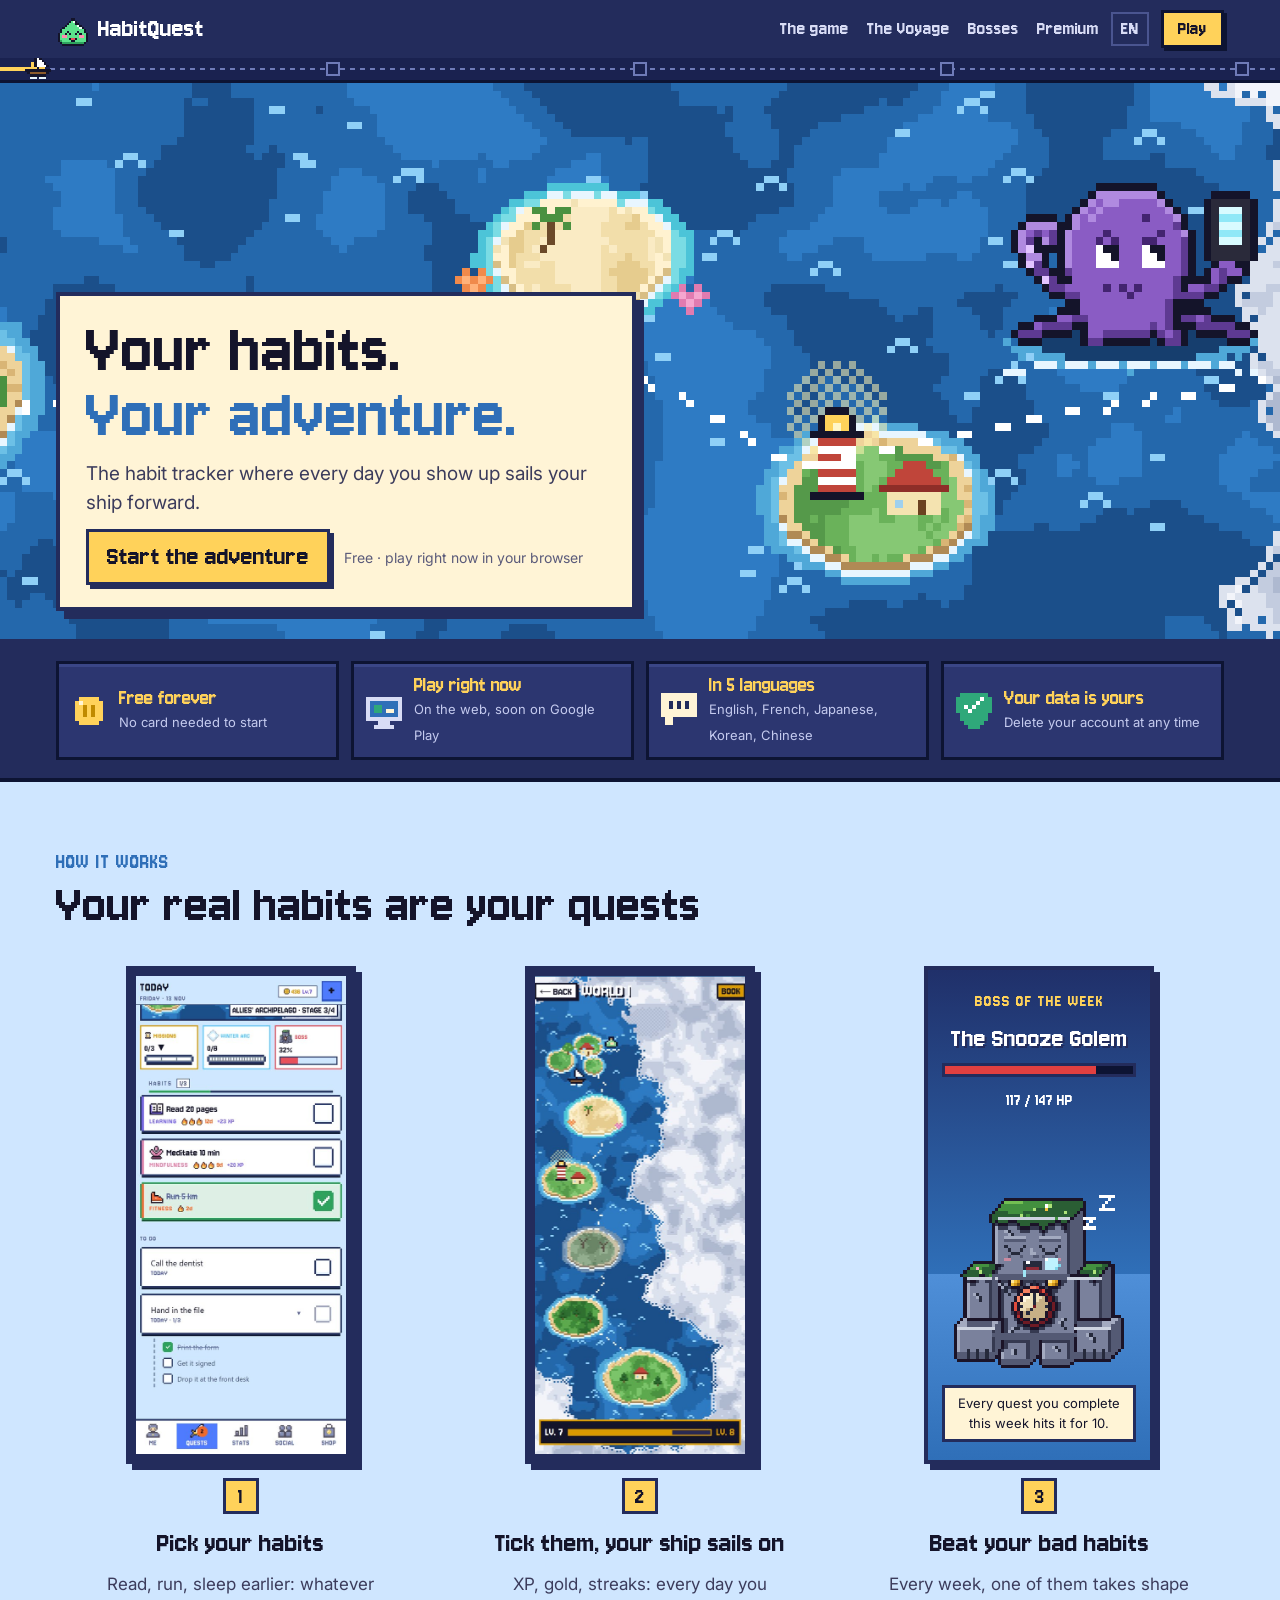
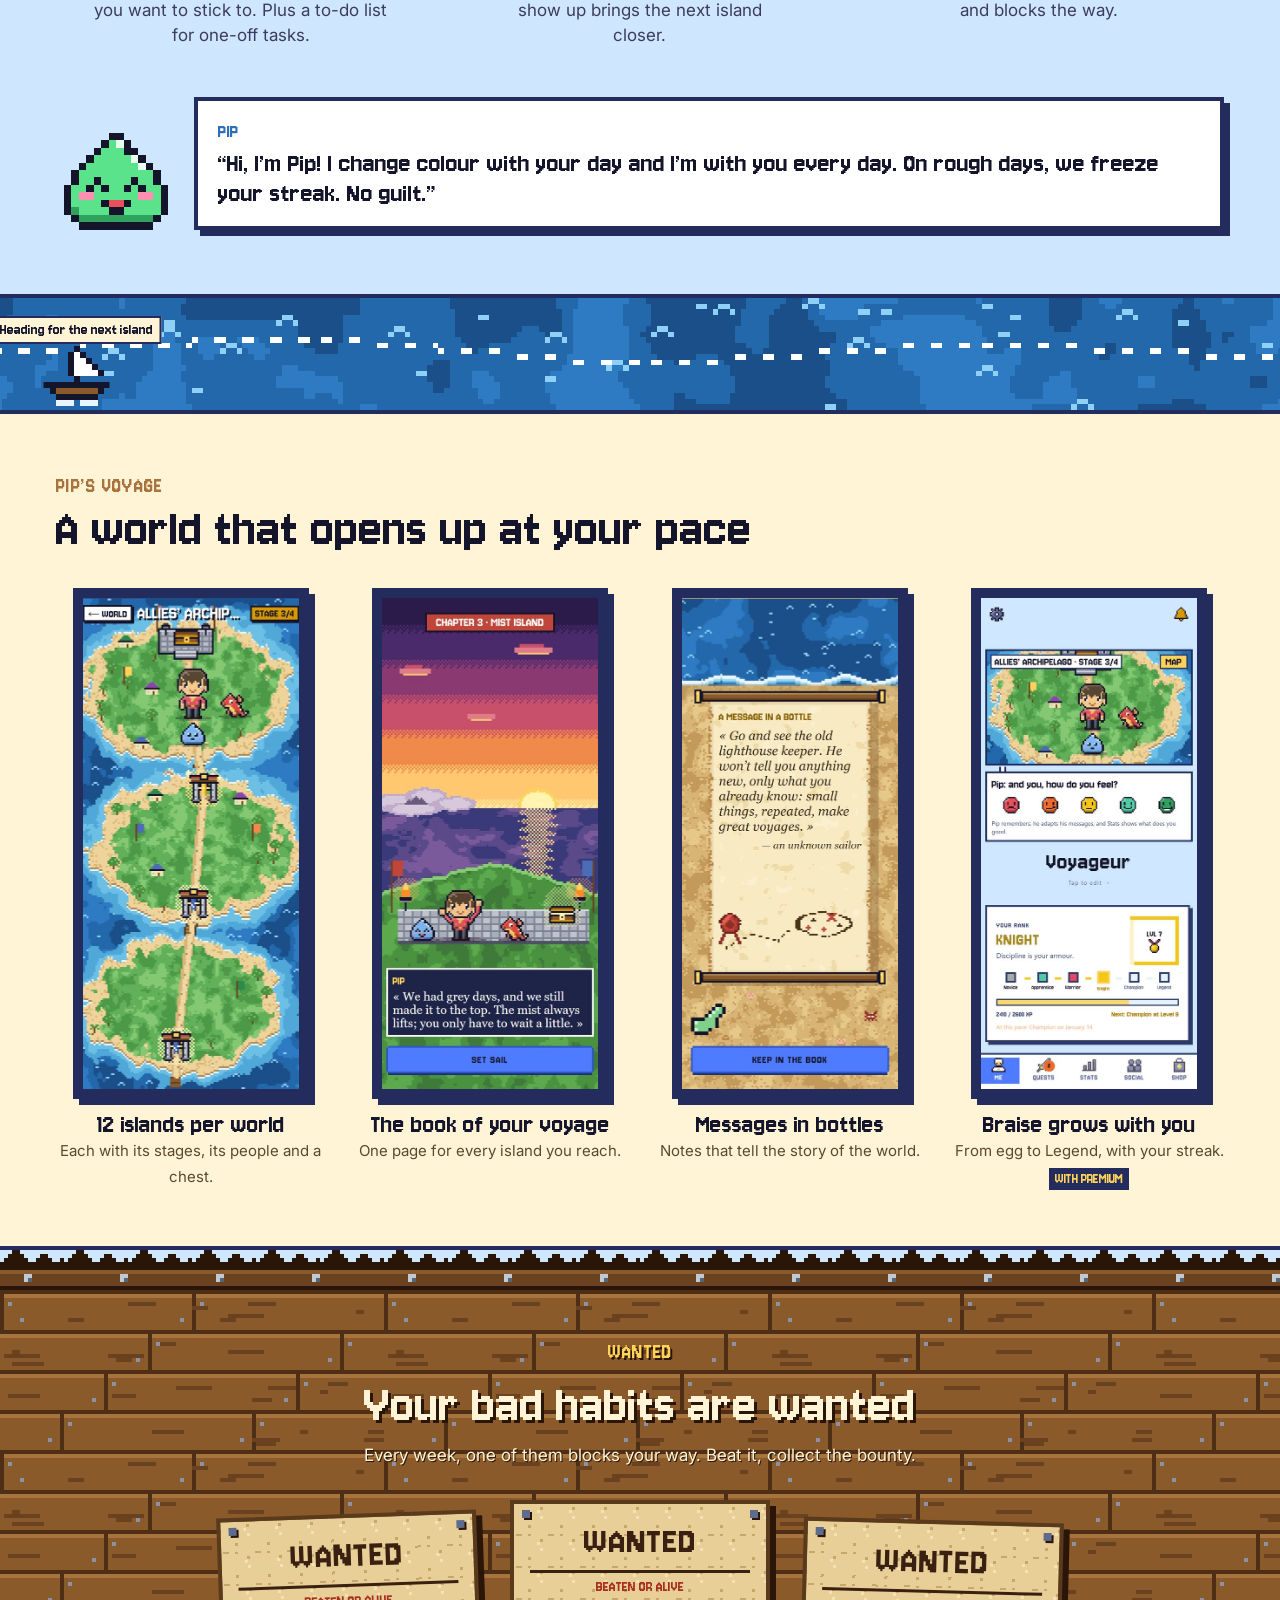
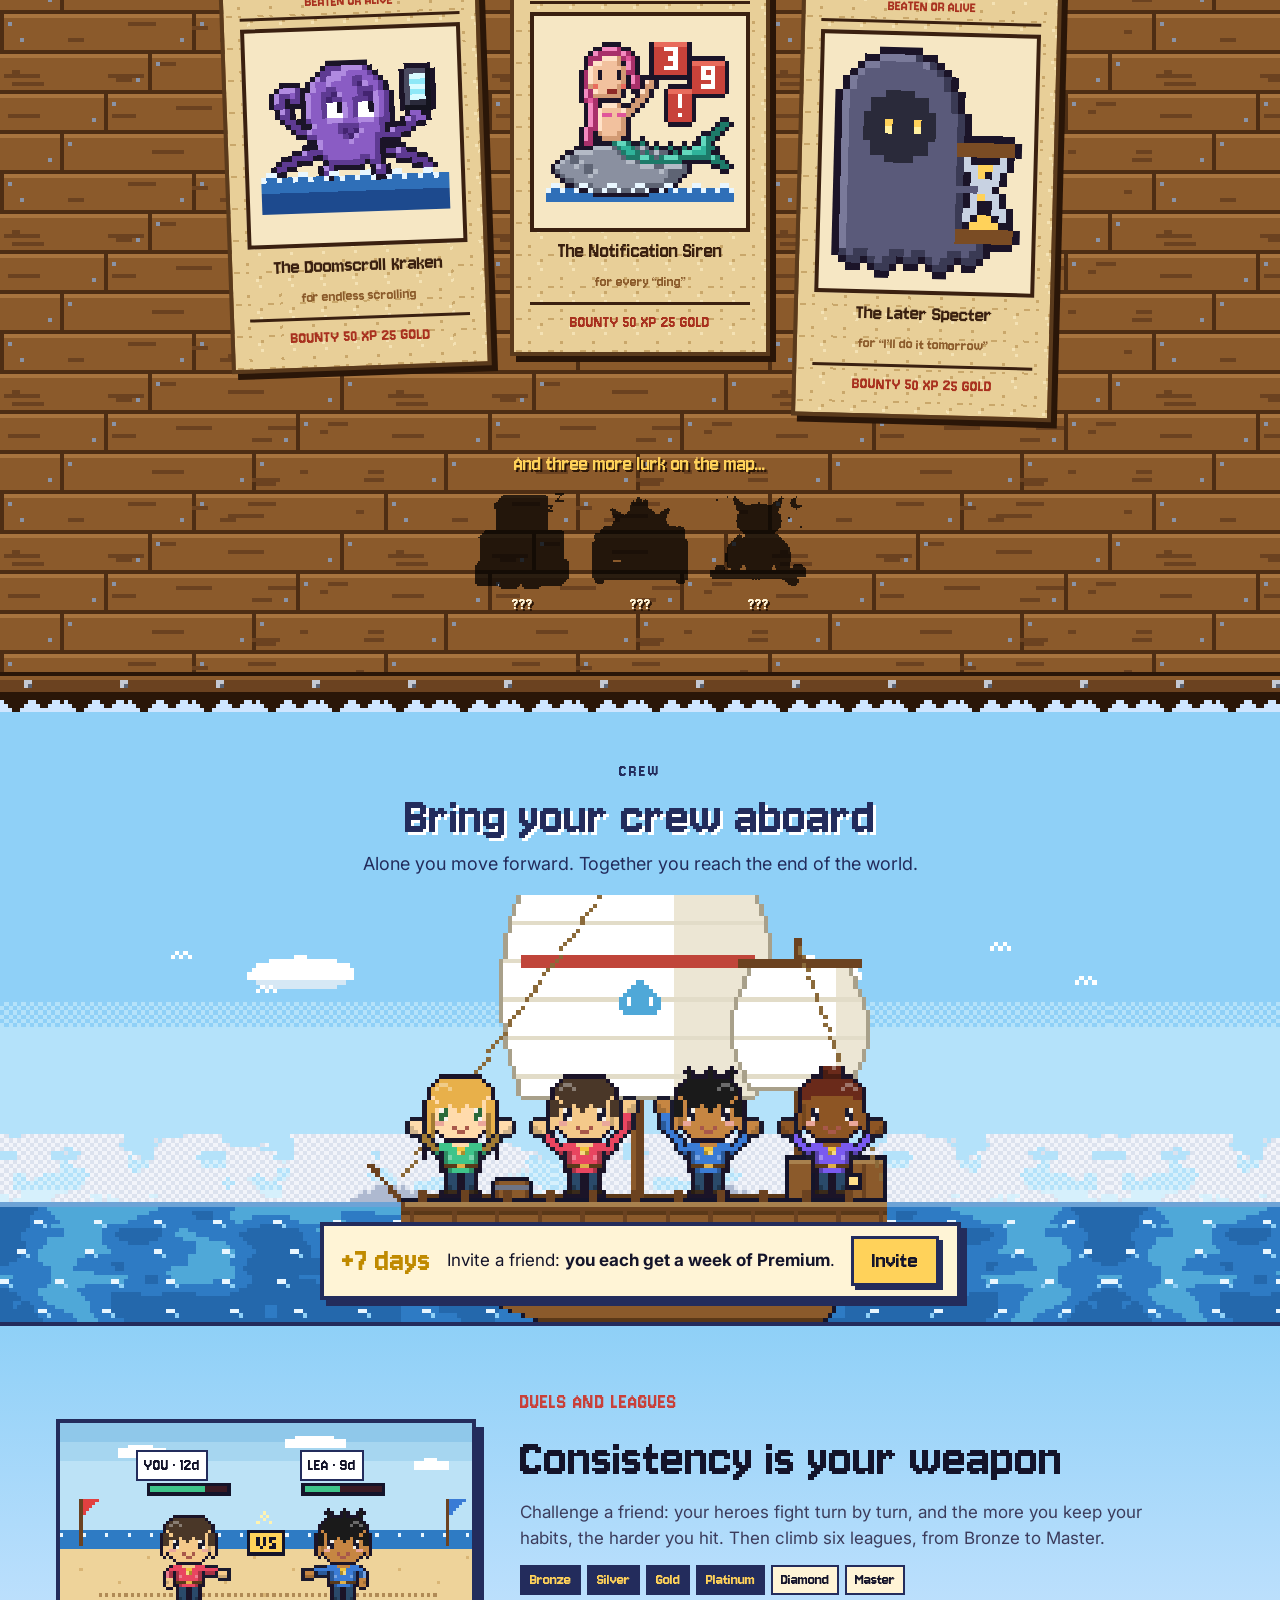
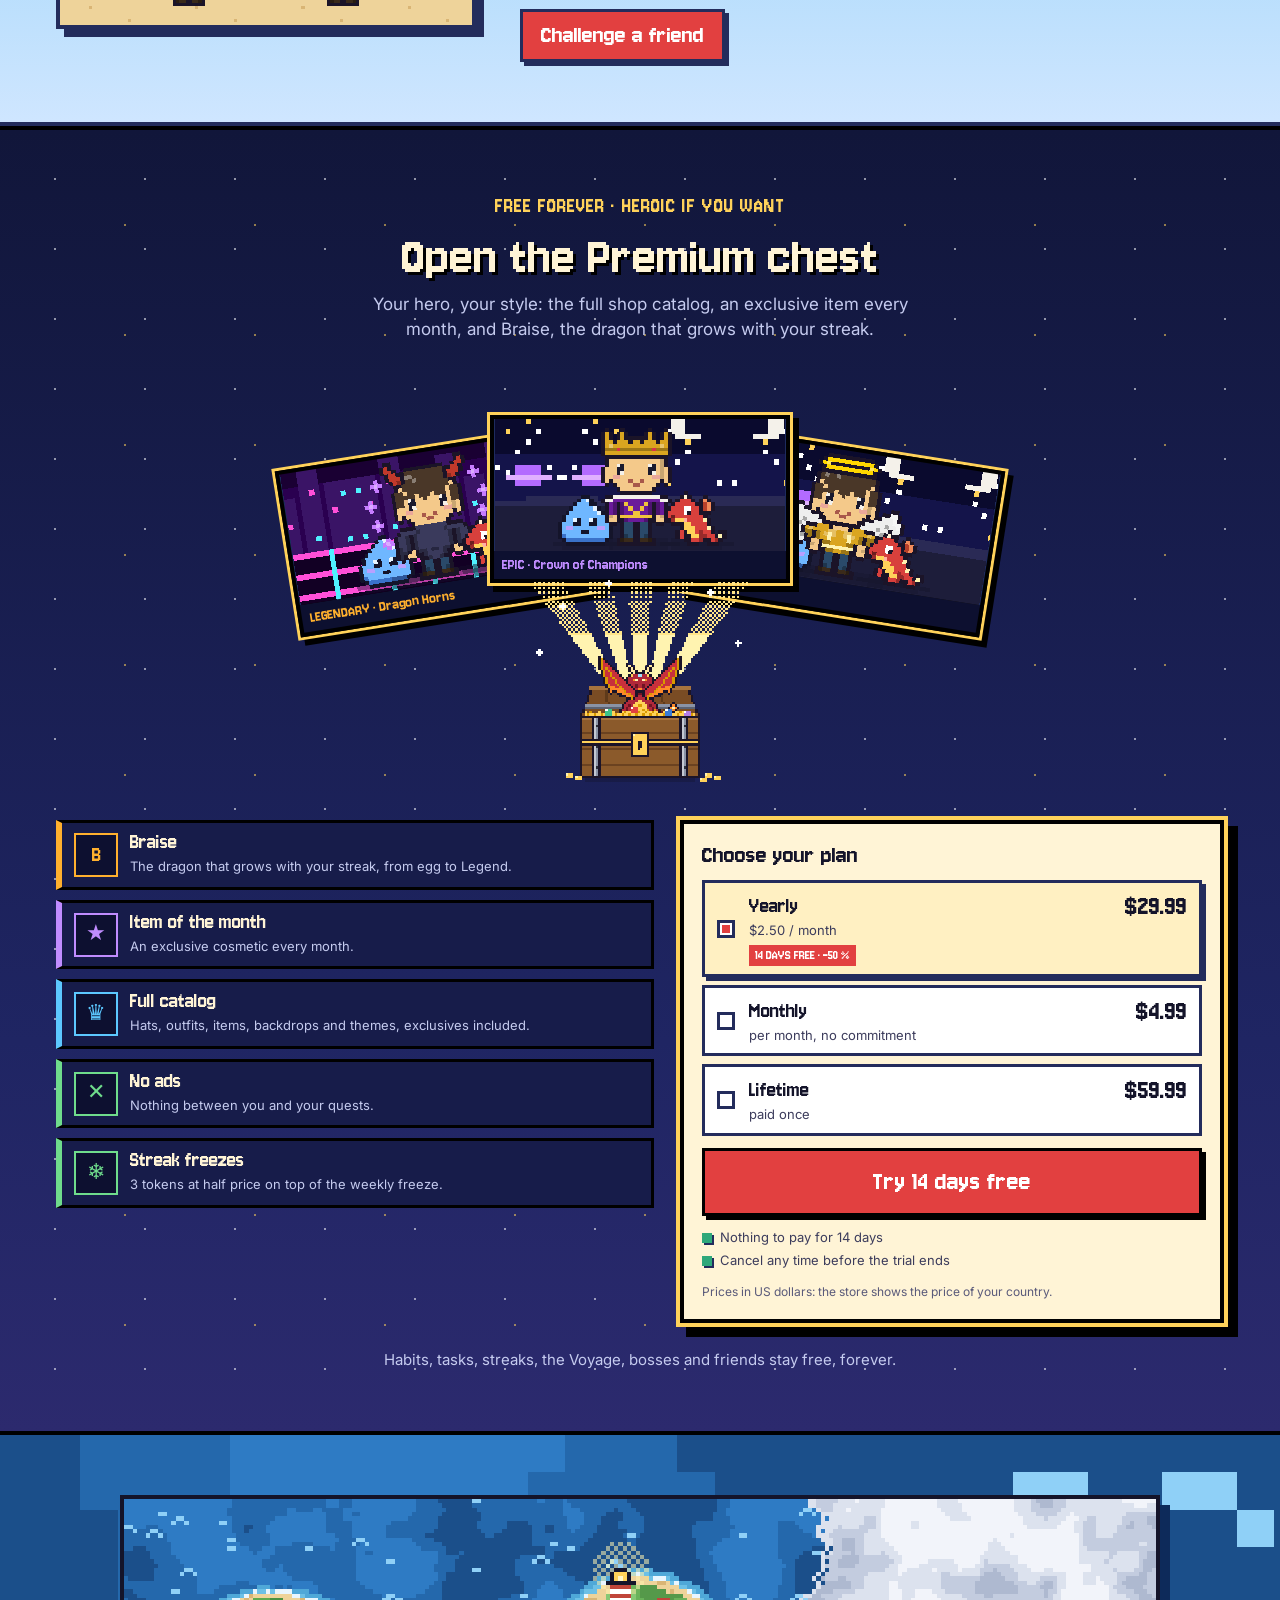
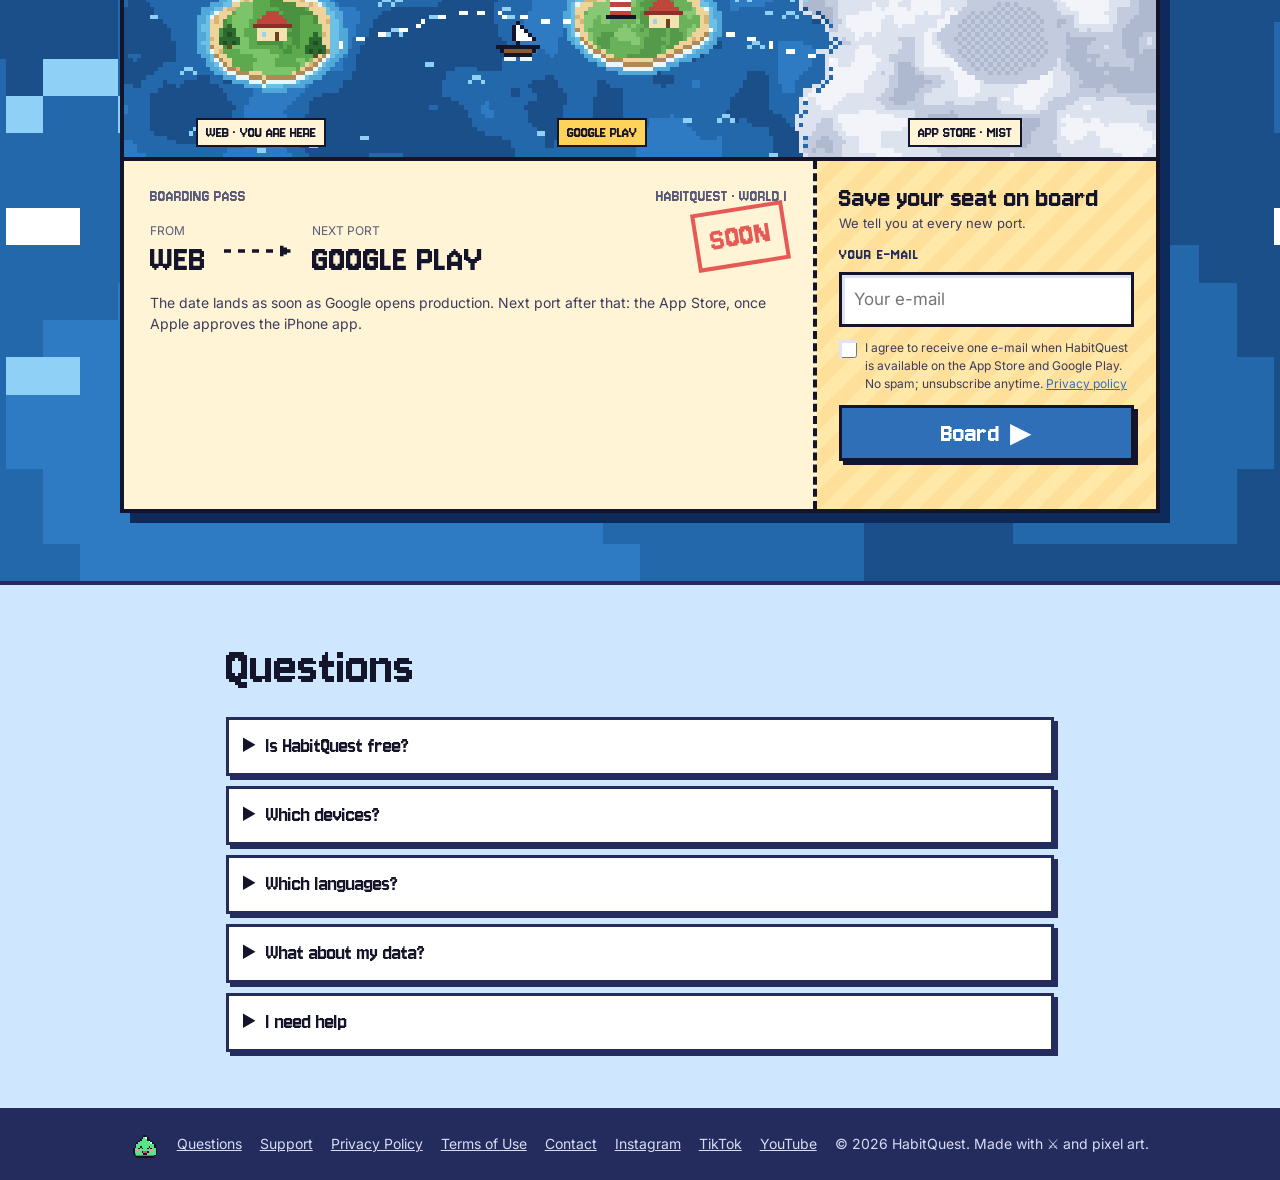
==== commit b1b2c677: "site: update from habitquest 9eb7c00" ====
--- a/docs/index.html
+++ b/docs/index.html
@@ -48,13 +48,6 @@
         <div class="ctas"><a class="btn" href="https://habitquest.expo.app">Start the adventure</a><small>Free · play right now in your browser</small></div>
       </div>
     </div>
-    <div class="voyager" aria-hidden="true">
-      <div class="quest" id="quest" data-quests="[[&quot;Read 20 pages&quot;,15],[&quot;Meditate 10 min&quot;,12],[&quot;Run 5 km&quot;,20]]">
-        <span class="box"><svg width="14" height="14" viewBox="0 0 7 7" aria-hidden="true"><path d="M6 1h1v1H6zM5 2h1v1H5zM4 3h1v1H4zM0 3h1v1H0zM1 4h1v1H1zM3 4h1v1H3zM2 5h1v1H2z" fill="#ffffff"></path></svg></span><span class="name" id="qname">Read 20 pages</span> <span class="gain" id="qgain">+15 XP</span>
-        <span class="xpfloat" id="xpf">+15 XP</span>
-      </div>
-      <img src="assets/v2/boat.png" alt="">
-    </div>
   </section>
 
   <div class="trust">
@@ -71,7 +64,7 @@
     <h2>Your real habits are your quests</h2>
     <div class="steps">
       <div class="step rv">
-        <div class="phone tilt"><img class="shot" src="assets/v2/en/today.jpg" alt="The quests of the day: three habits and a to-do list" width="520" height="1125"></div>
+        <div class="phone tilt"><img class="shot" src="assets/v2/en/today.jpg" alt="The quests of the day: three habits and a to-do with its steps" width="520" height="1125"></div>
         <span class="num">1</span><h3>Pick your habits</h3><p>Read, run, sleep earlier: whatever you want to stick to. Plus a to-do list for one-off tasks.</p>
       </div>
       <div class="step rv">
--- a/docs/assets/v2/site-v2.css
+++ b/docs/assets/v2/site-v2.css
@@ -62,25 +62,10 @@
 .hero .ctas { display: flex; gap: 14px; flex-wrap: wrap; align-items: center; }
 .hero .ctas .btn { font-size: 28px; }
 .hero .ctas small { font-size: 14px; color: var(--soft); }
-/* the boat sits on the dotted route of the painted sea, as in the mockup */
-.voyager { position: absolute; left: 31%; top: 16%; z-index: 3; display: flex; flex-direction: column; align-items: center; gap: 6px; animation: bob 2.4s steps(4) infinite; }
 @keyframes bob { 0%, 100% { transform: translateY(0); } 50% { transform: translateY(-7px); } }
-.quest { position: relative; display: flex; align-items: center; gap: 10px; font-family: var(--pixel); font-size: 22px; background: #ffffff; border: 3px solid var(--ink); box-shadow: 4px 4px 0 var(--ink); padding: 3px 12px; white-space: nowrap; }
-.quest .box { width: 22px; height: 22px; border: 3px solid var(--ink); background: #ffffff; display: grid; place-items: center; transition: background .15s steps(2); }
-.quest .box svg { opacity: 0; }
-.quest.done .box { background: var(--green); }
-.quest.done .box svg { opacity: 1; }
-.quest.done .name { text-decoration: line-through; color: var(--soft); }
-.quest .gain { color: var(--gold-dk); }
-.quest.done .gain { visibility: hidden; }
-.xpfloat { position: absolute; right: 10px; top: -4px; font-family: var(--pixel); font-size: 26px; color: var(--gold-dk); text-shadow: 2px 2px 0 #ffffff; opacity: 0; pointer-events: none; }
-.xpfloat.go { animation: rise 1.1s steps(8) forwards; }
 @keyframes rise { 0% { opacity: 1; transform: translateY(0); } 100% { opacity: 0; transform: translateY(-40px); } }
-.voyager img { width: 99px; height: 90px; }
-@media (max-width: 1100px) and (min-width: 761px) { .voyager { left: 64%; top: 10%; } }
 @media (max-width: 760px) {
   .hero { min-height: 600px; background-position: 30% center; }
-  .voyager { left: 50%; top: 24px; transform: translateX(-50%); animation: none; }
 }
 
 /* ---------- trust strip ---------- */
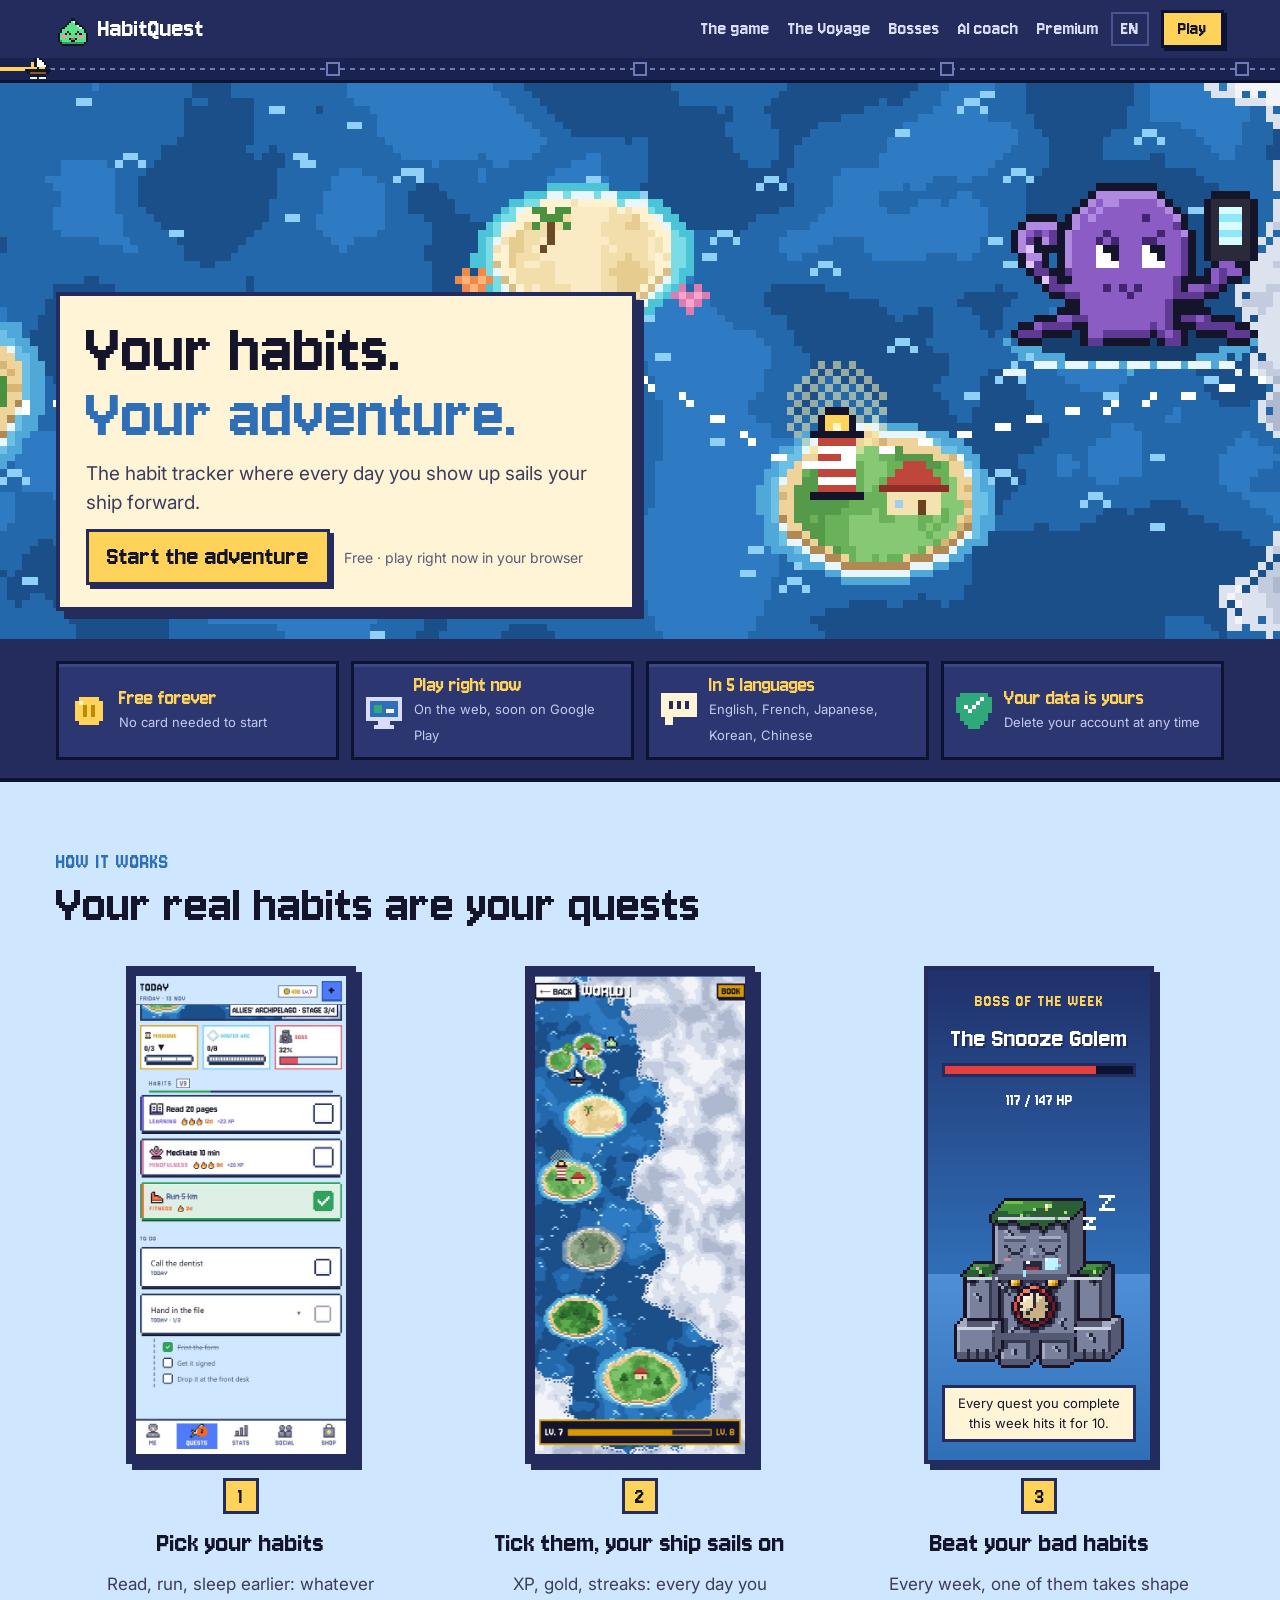
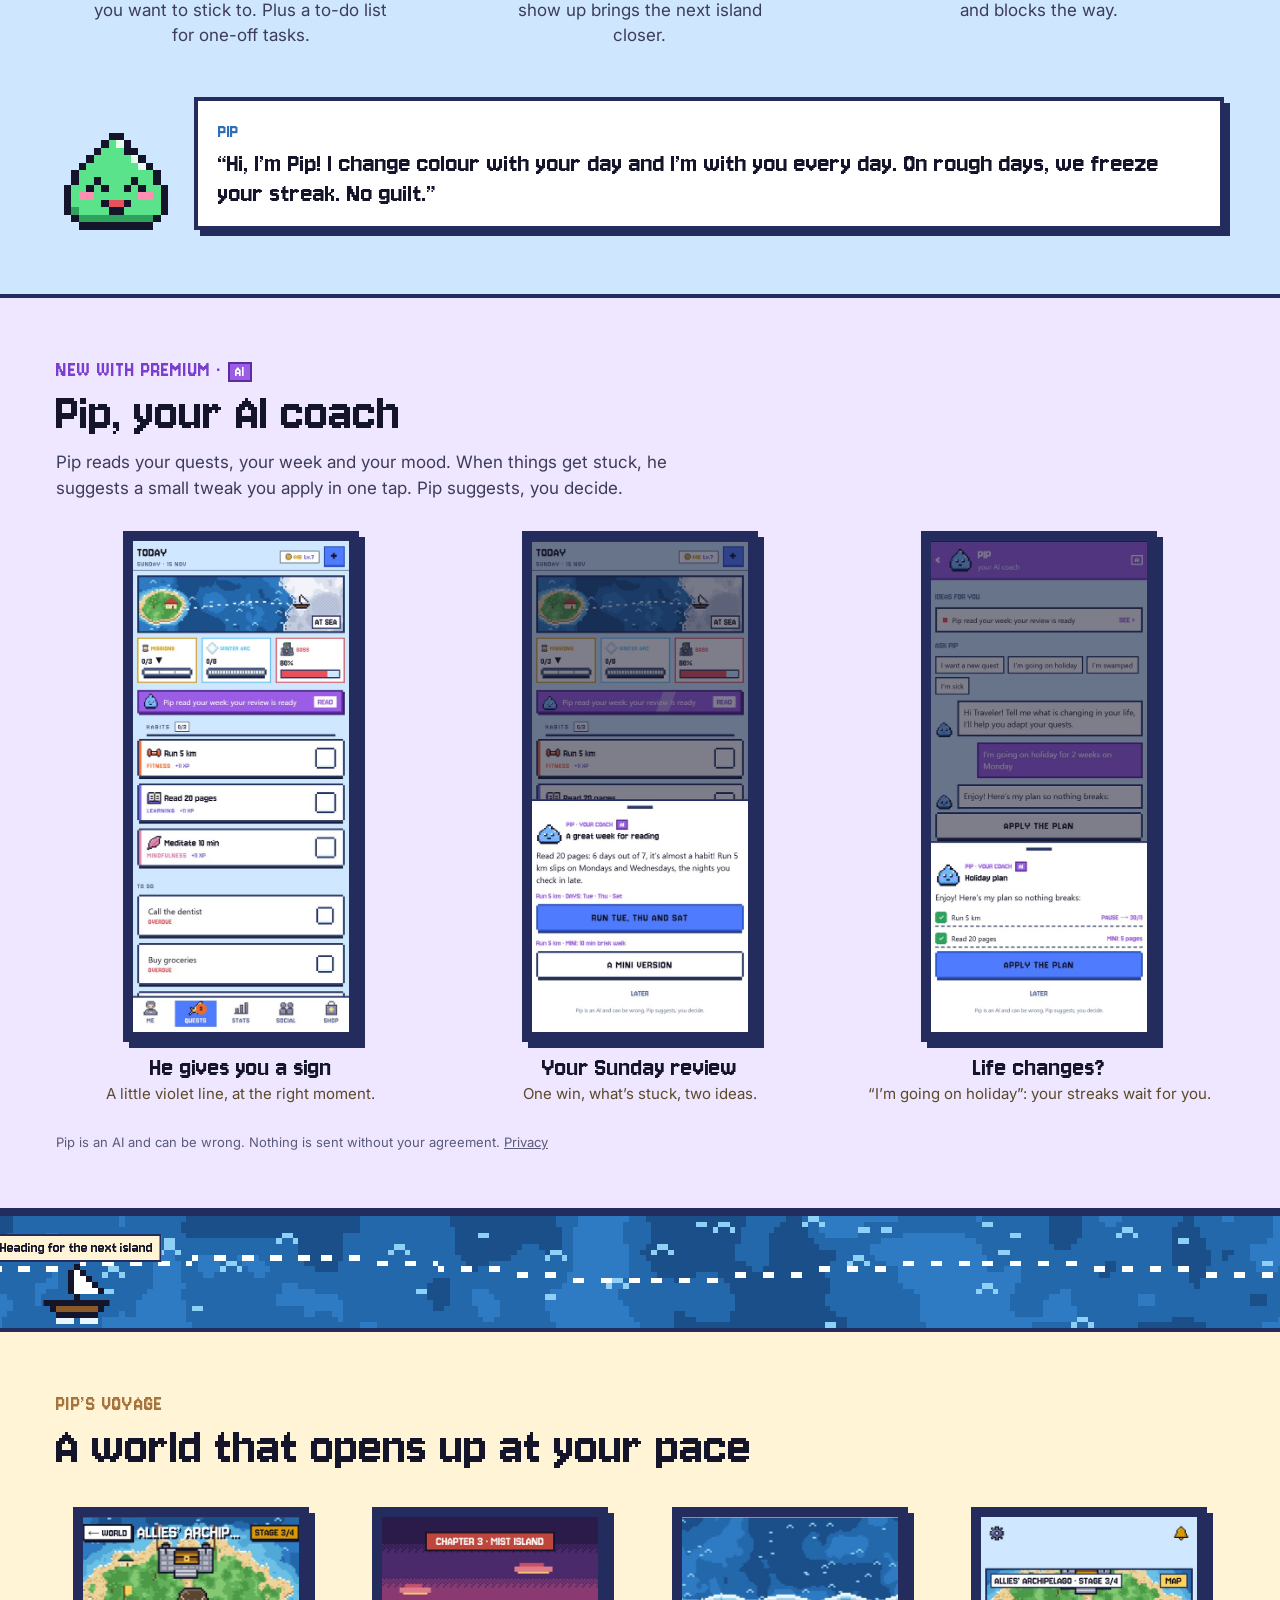
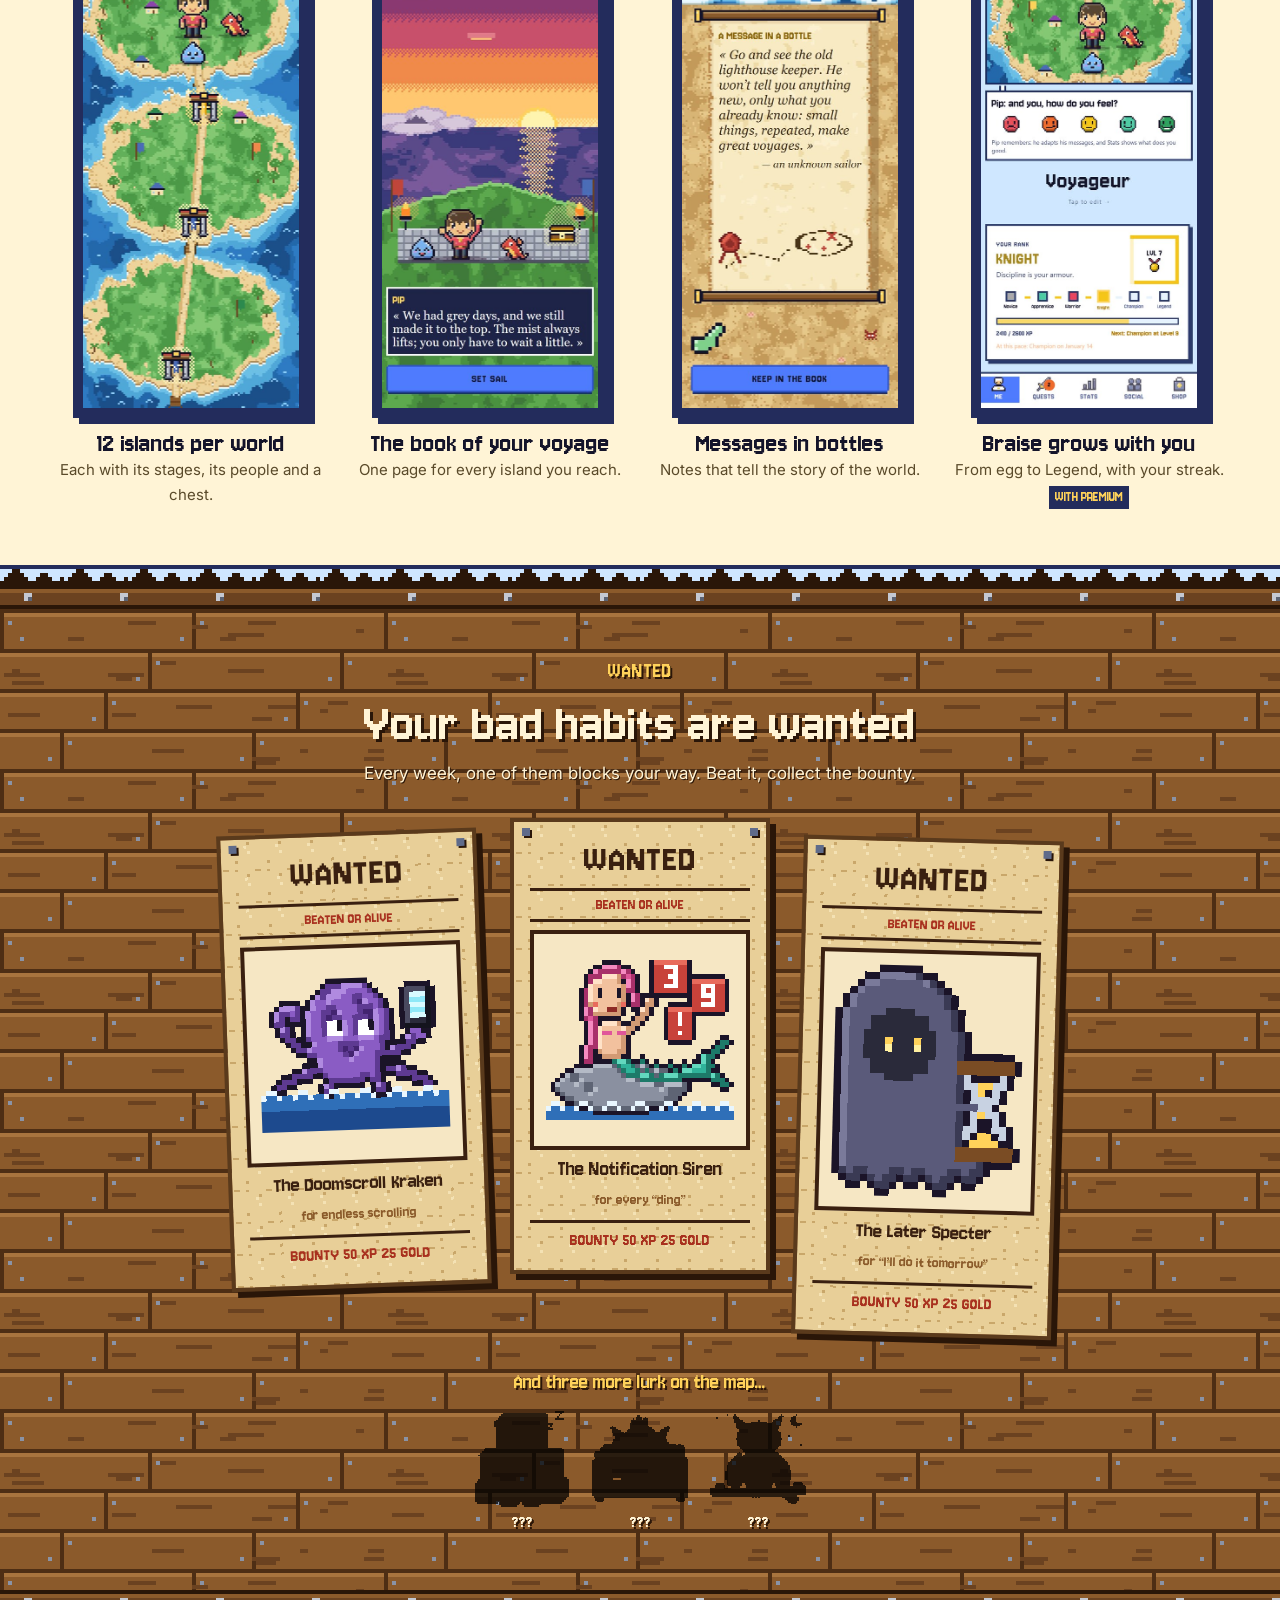
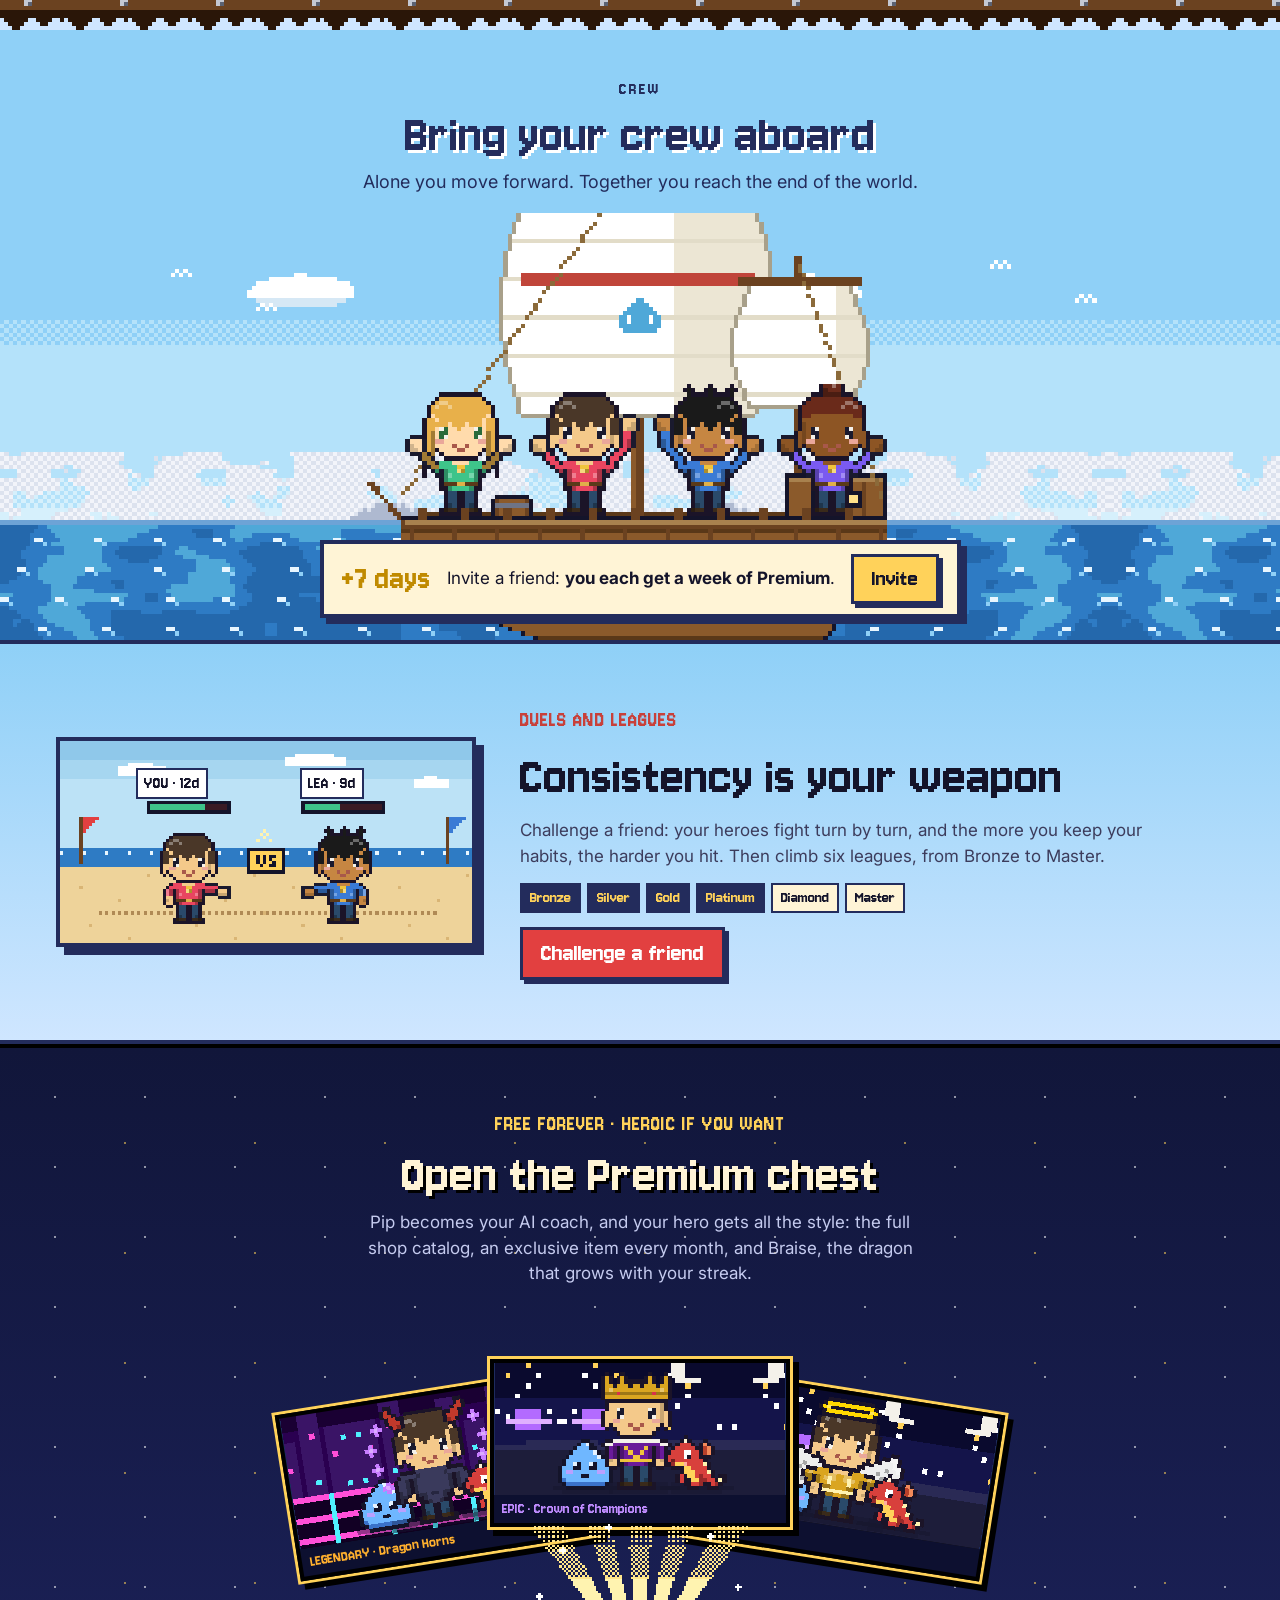
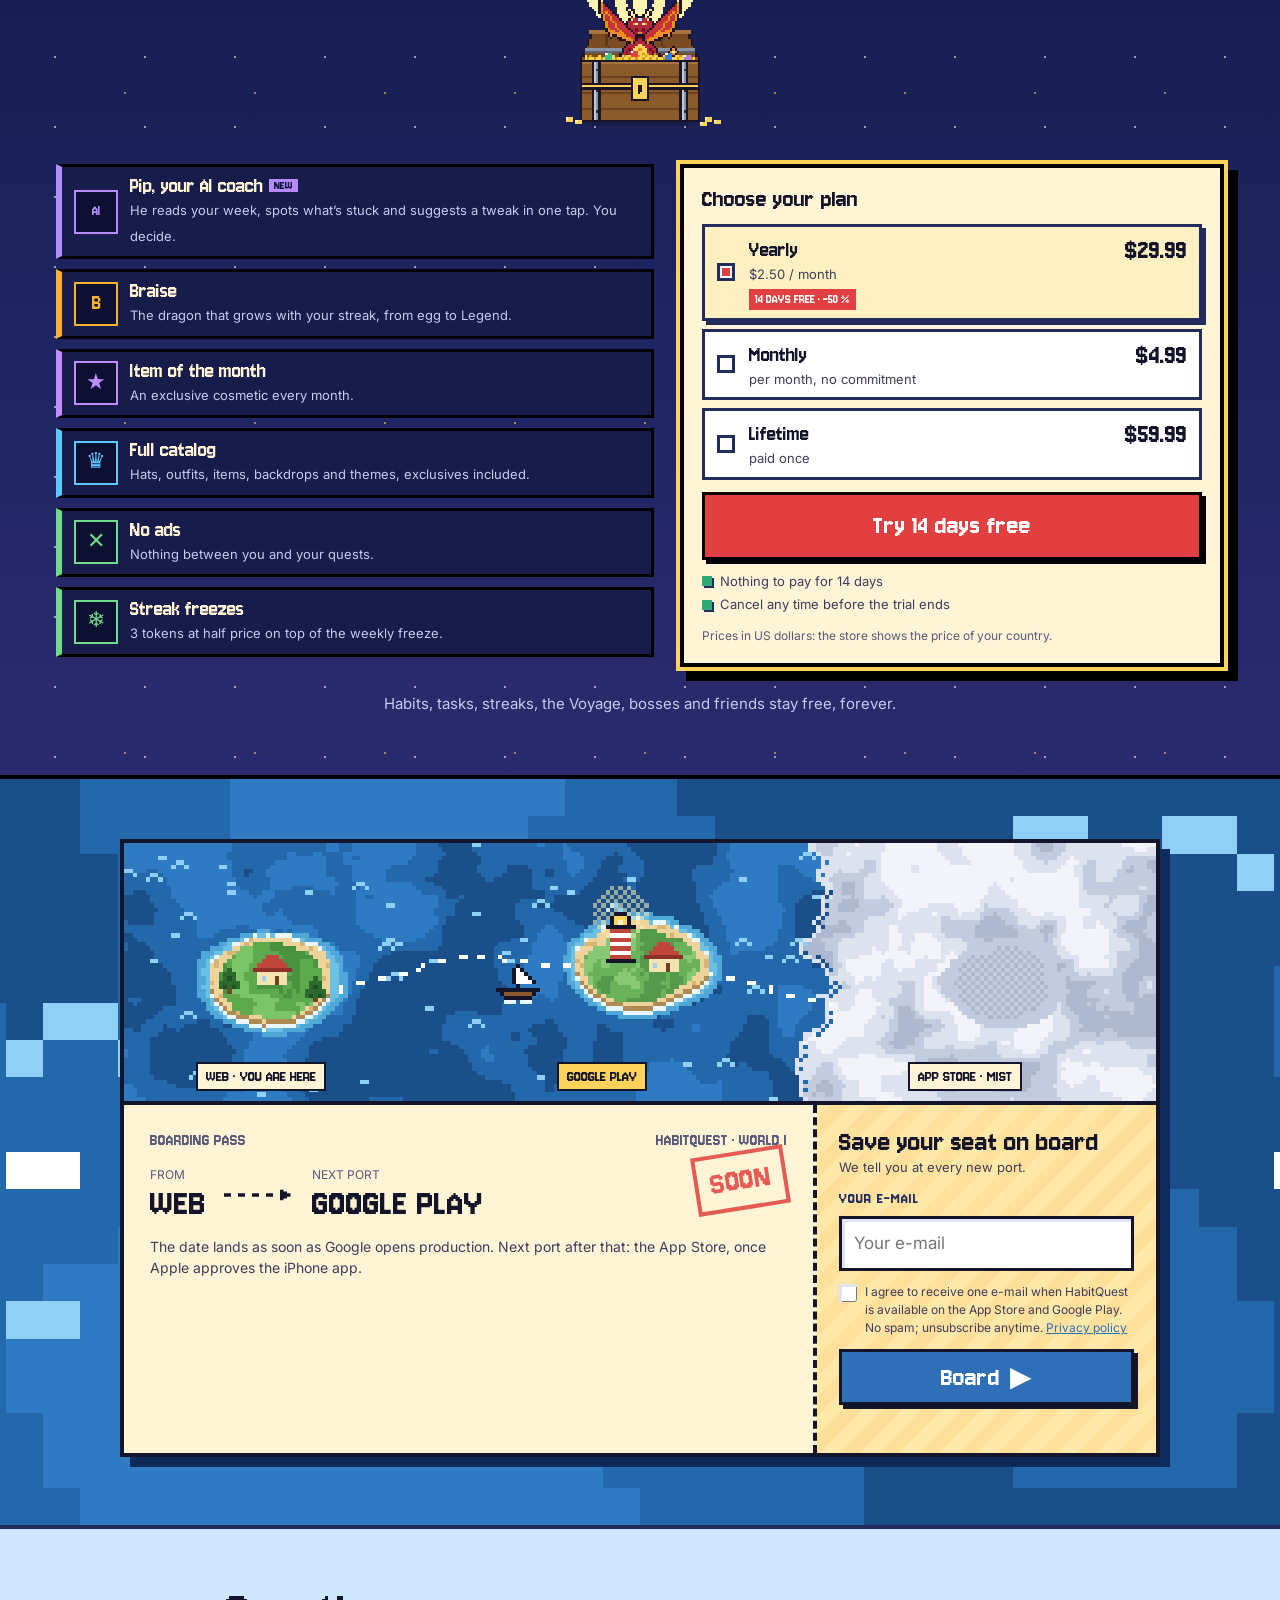
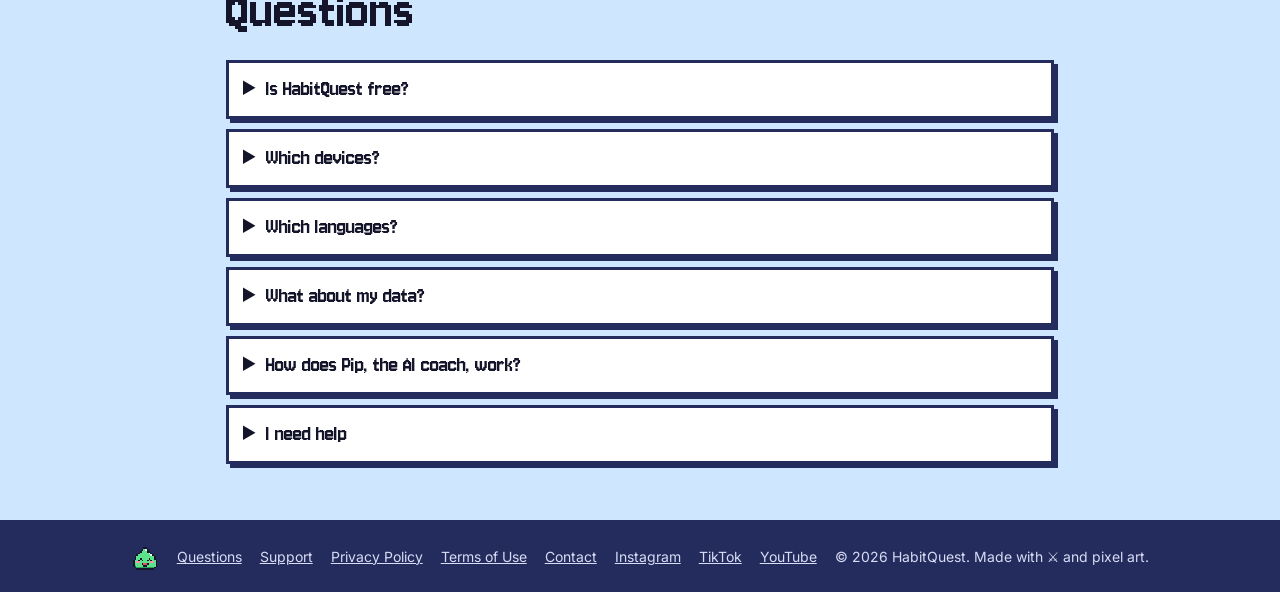
==== commit c50baa35: "site: Pip, the AI coach, in 5 languages (from habitquest #304) Co-Authored-By: Claude Opus 5.5 <nore" ====
--- a/docs/index.html
+++ b/docs/index.html
@@ -23,7 +23,7 @@
 <header class="top">
   <div class="wrap">
     <a class="logo" href="#top"><img src="assets/v2/pip.png" alt=""><span>HabitQuest</span></a>
-    <nav aria-label="Sections"><a href="#regle">The game</a><a href="#voyage">The Voyage</a><a href="#boss">Bosses</a><a href="#premium">Premium</a></nav>
+    <nav aria-label="Sections"><a href="#regle">The game</a><a href="#voyage">The Voyage</a><a href="#boss">Bosses</a><a href="#coach">AI coach</a><a href="#premium">Premium</a></nav>
     <details class="langs"><summary>EN</summary><div>
       <a href="fr/" hreflang="fr" lang="fr">Français</a>
       <a href="ja/" hreflang="ja" lang="ja">日本語</a>
@@ -89,6 +89,20 @@
     <div class="row rv">
       <img src="assets/v2/pip.png" alt="Pip">
       <div class="bubble"><b>PIP</b><p>“Hi, I’m Pip! I change colour with your day and I’m with you every day. On rough days, we freeze your streak. No guilt.”</p></div>
+    </div>
+  </section>
+
+  <section class="coachsec" id="coach">
+    <div class="wrap">
+      <p class="kicker">NEW WITH PREMIUM · <span class="ia">AI</span></p>
+      <h2>Pip, your AI coach</h2>
+      <p class="lead">Pip reads your quests, your week and your mood. When things get stuck, he suggests a small tweak you apply in one tap. Pip suggests, you decide.</p>
+      <div class="figs">
+        <figure><div class="phone"><img class="shot" src="assets/v2/en/coach-line.jpg" alt="Pip’s violet line on the Today screen" width="520" height="1125" loading="lazy"></div><figcaption><b>He gives you a sign</b><span>A little violet line, at the right moment.</span></figcaption></figure>
+        <figure><div class="phone"><img class="shot" src="assets/v2/en/coach-card.jpg" alt="Pip’s card: the week’s review and two ideas" width="520" height="1125" loading="lazy"></div><figcaption><b>Your Sunday review</b><span>One win, what’s stuck, two ideas.</span></figcaption></figure>
+        <figure><div class="phone"><img class="shot" src="assets/v2/en/coach-plan.jpg" alt="Pip suggests a holiday plan: pause, then resume" width="520" height="1125" loading="lazy"></div><figcaption><b>Life changes?</b><span>“I’m going on holiday”: your streaks wait for you.</span></figcaption></figure>
+      </div>
+      <p class="note">Pip is an AI and can be wrong. Nothing is sent without your agreement. <a href="privacy-policy">Privacy</a></p>
     </div>
   </section>
 
@@ -170,7 +184,7 @@
       <div class="head">
         <p class="kicker">FREE FOREVER · HEROIC IF YOU WANT</p>
         <h2>Open the Premium chest</h2>
-        <p class="lead">Your hero, your style: the full shop catalog, an exclusive item every month, and Braise, the dragon that grows with your streak.</p>
+        <p class="lead">Pip becomes your AI coach, and your hero gets all the style: the full shop catalog, an exclusive item every month, and Braise, the dragon that grows with your streak.</p>
       </div>
       <div class="vault" id="vault">
         <div class="fan">
@@ -182,6 +196,7 @@
       </div>
       <div class="deal">
         <div class="loot">
+          <div class="item r-ai"><i>AI</i><div><b>Pip, your AI coach<span class="new">NEW</span></b><span>He reads your week, spots what’s stuck and suggests a tweak in one tap. You decide.</span></div></div>
           <div class="item r-leg"><i>B</i><div><b>Braise</b><span>The dragon that grows with your streak, from egg to Legend.</span></div></div>
           <div class="item r-epic"><i>★</i><div><b>Item of the month</b><span>An exclusive cosmetic every month.</span></div></div>
           <div class="item r-rare"><i>♛</i><div><b>Full catalog</b><span>Hats, outfits, items, backdrops and themes, exclusives included.</span></div></div>
@@ -239,10 +254,11 @@
   <section class="faq" id="faq">
     <div class="wrap">
       <h2>Questions</h2>
-      <details><summary>Is HabitQuest free?</summary><p>Yes. The whole game is free; Premium is an optional subscription that removes ads and adds extras. You can cancel it at any time in your App Store or Google Play settings.</p></details>
+      <details><summary>Is HabitQuest free?</summary><p>Yes. The whole game is free; Premium is an optional subscription that adds Pip, your AI coach, removes ads and adds extras. You can cancel it at any time in your App Store or Google Play settings.</p></details>
       <details><summary>Which devices?</summary><p>iPhone and Android phones, and any web browser. Your progress is saved to your account and follows you everywhere.</p></details>
       <details><summary>Which languages?</summary><p>English, French, Japanese, Korean and Traditional Chinese (Taiwan).</p></details>
       <details><summary>What about my data?</summary><p>Your habits are private. We use no analytics SDK and never sell your data. Read the <a href="privacy-policy">Privacy Policy</a>.</p></details>
+      <details><summary>How does Pip, the AI coach, work?</summary><p>With Premium, Pip reads your quests, their reasons, your mood and your notes to suggest tweaks (a pause, a mini version, new days, new quests). He changes nothing without your OK. To answer, this data is sent to our AI provider, Anthropic, only after you agree in the app, and it is not used to train its models. You can withdraw your agreement at any time.</p></details>
       <details><summary>I need help</summary><p>Write to us from Settings → Support in the app, or see the <a href="support">Support page</a>.</p></details>
     </div>
   </section>
--- a/docs/assets/v2/site-v2.css
+++ b/docs/assets/v2/site-v2.css
@@ -333,3 +333,15 @@
 html[lang="ja"] h1, html[lang="ko"] h1, html[lang^="zh"] h1 { font-size: clamp(38px, 5.4vw, 56px); line-height: 1.12; }
 html[lang="ja"] h2, html[lang="ko"] h2, html[lang^="zh"] h2 { font-size: clamp(30px, 4.4vw, 44px); line-height: 1.15; }
 html[lang="ja"] .step h3, html[lang="ko"] .step h3, html[lang^="zh"] .step h3 { font-size: 24px; line-height: 1.2; }
+
+/* Pip, the AI coach (ADR 044, site version C, 15/11) */
+.ia { font-family: var(--pixel); font-size: 15px; color: #ffffff; background: #9b5de5; border: 2px solid #5b2d9e; padding: 0 5px; }
+.coachsec { background: #efe6ff; border-bottom: 4px solid var(--ink); border-top: 4px solid var(--ink); }
+.coachsec .wrap { padding-block: 56px; }
+.coachsec .kicker { color: #7b3fd0; }
+.coachsec h2 { margin-bottom: 10px; }
+.coachsec .lead { margin: 0 0 30px; max-width: 60ch; color: var(--muted); }
+.coachsec .note { margin: 26px 0 0; font-size: 13px; color: var(--soft); }
+.item.r-ai { color: #b48cff; }
+.item.r-ai i { font-size: 15px; }
+.item .new { font-family: var(--pixel); font-size: 13px; color: #11163a; background: #b48cff; padding: 0 5px; margin-left: 6px; vertical-align: 3px; }
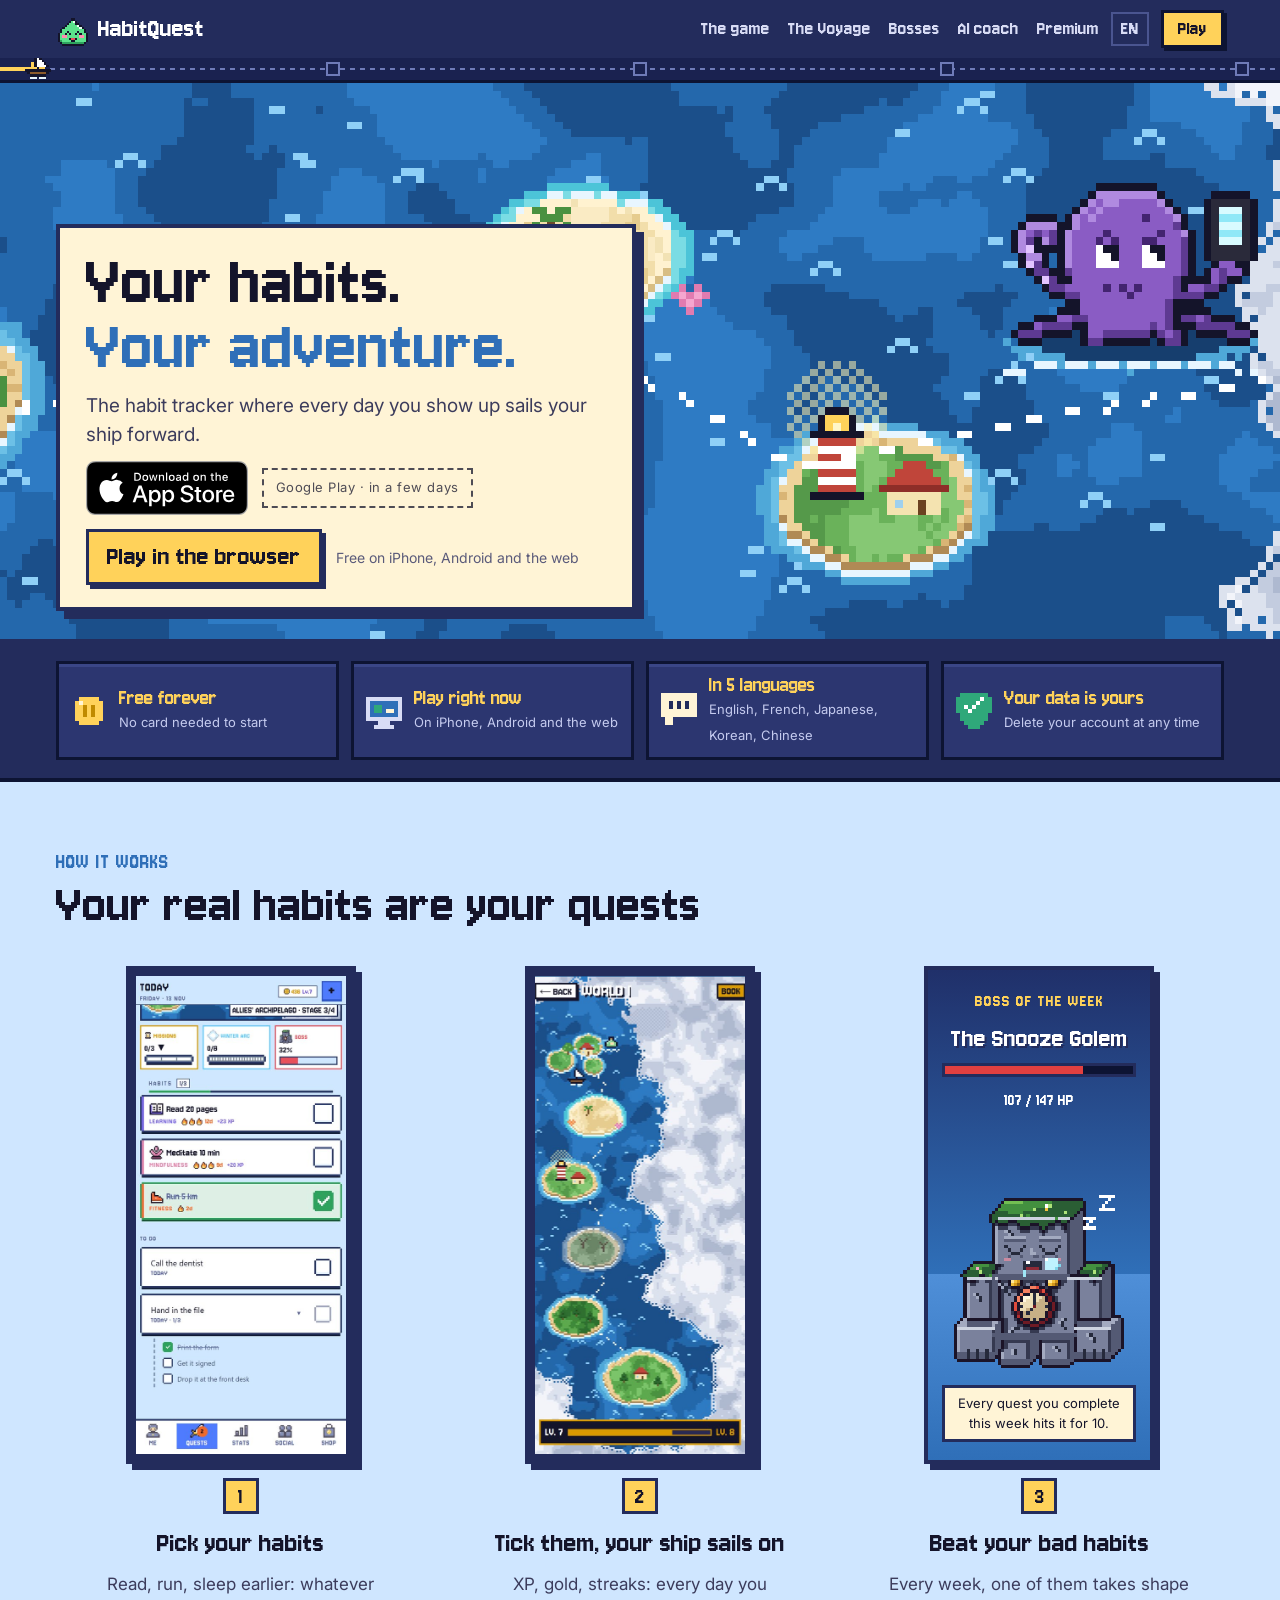
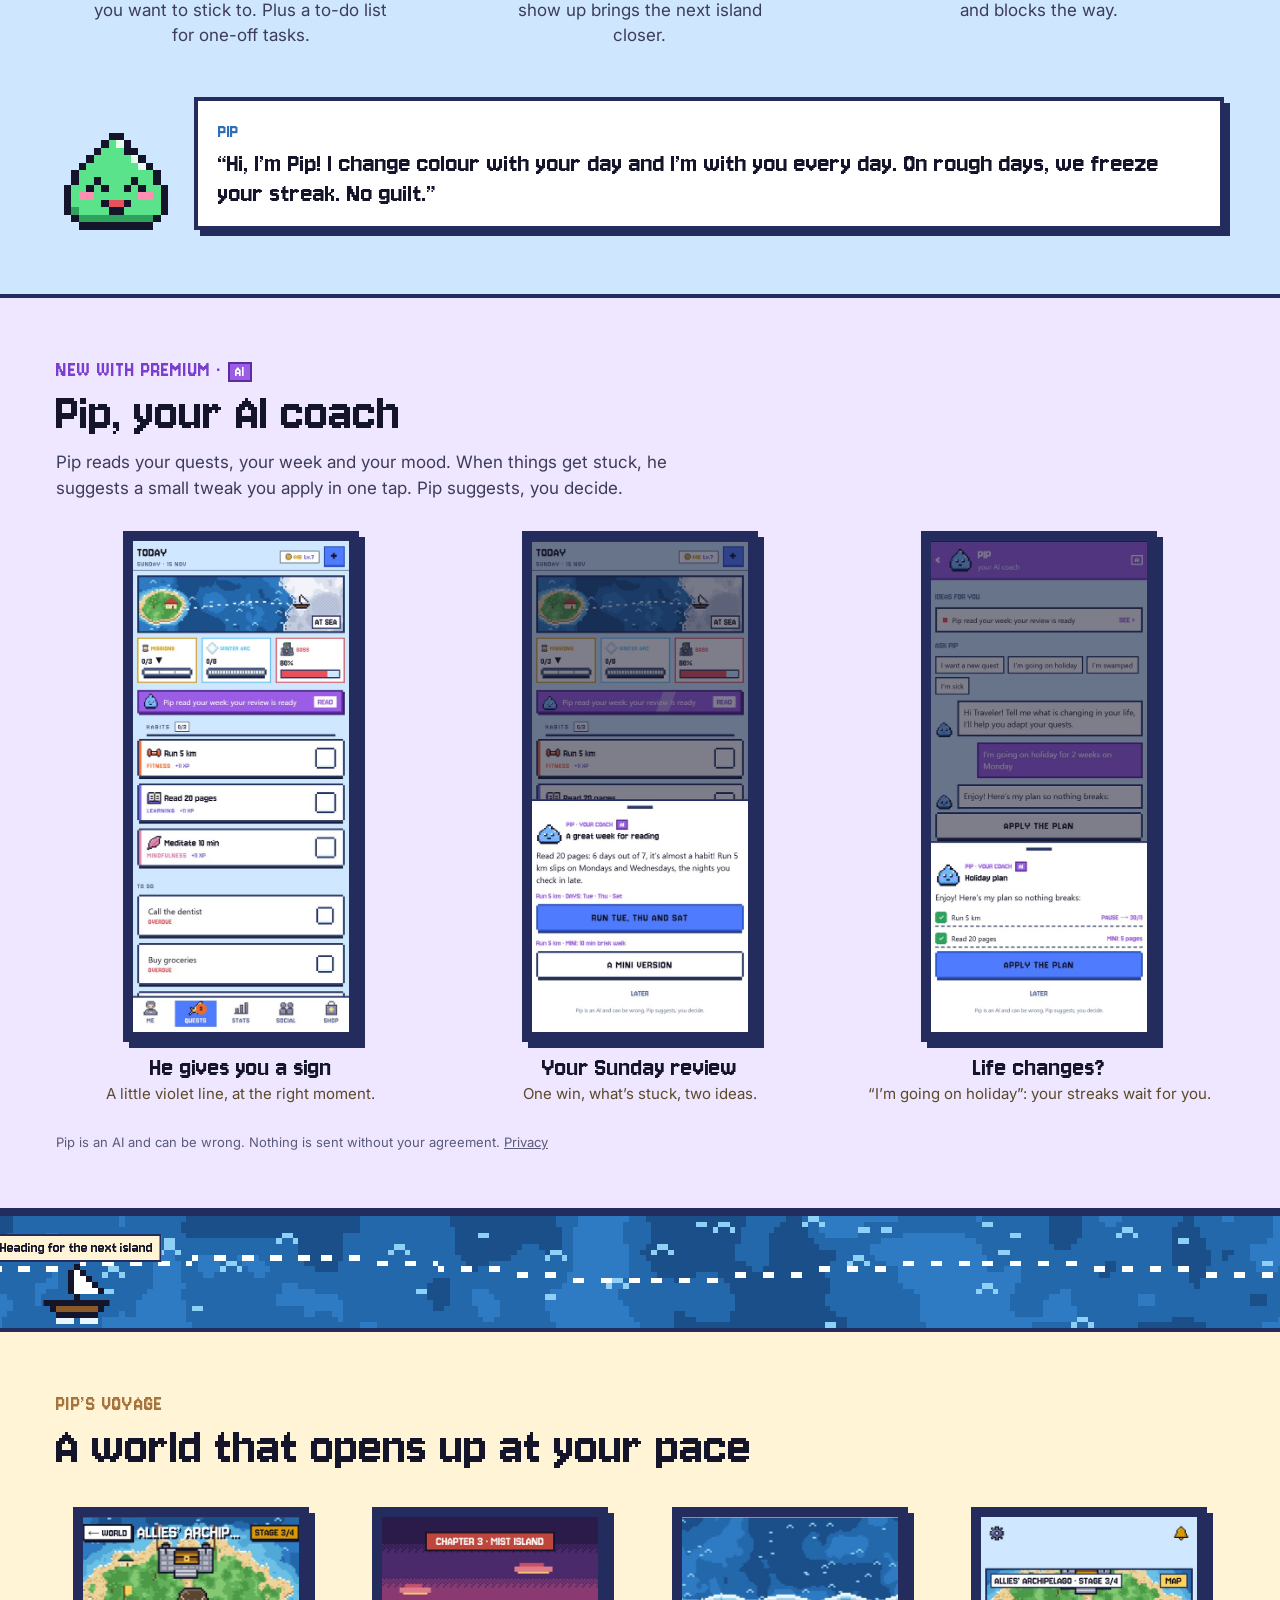
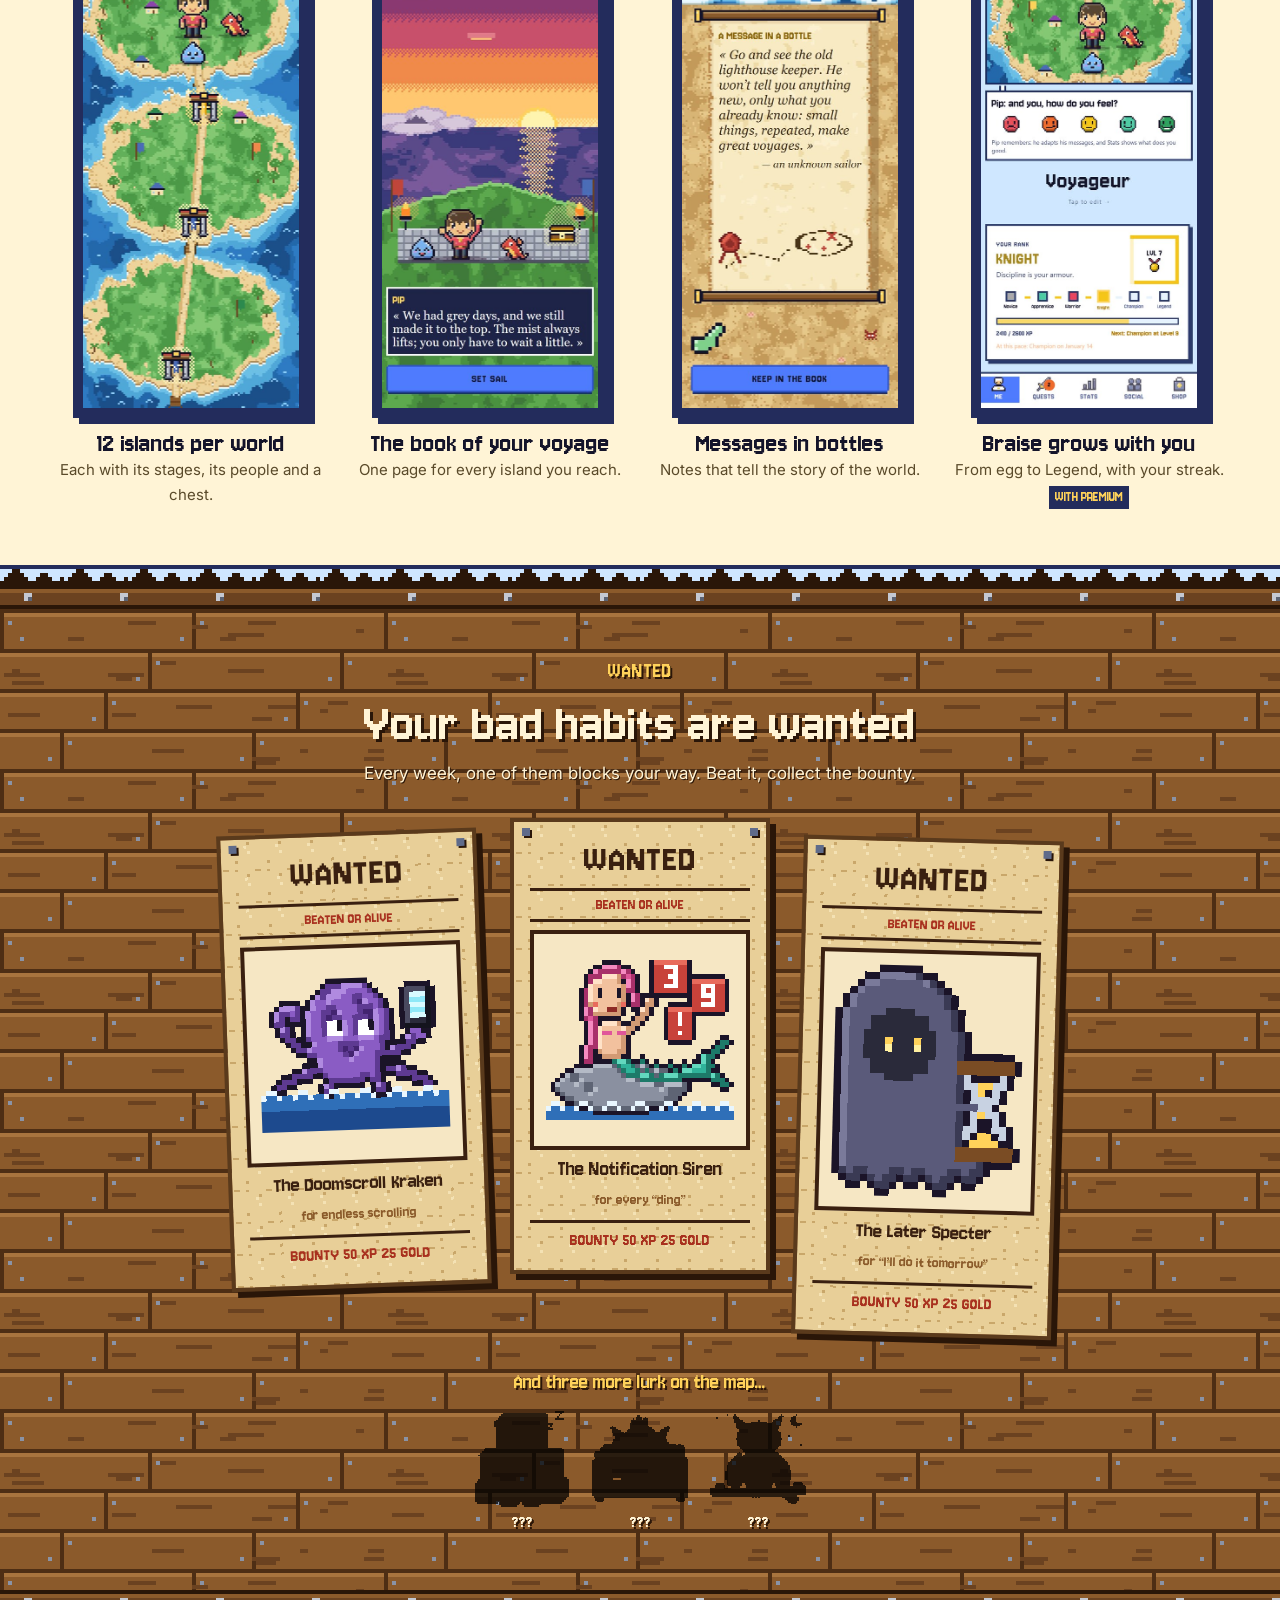
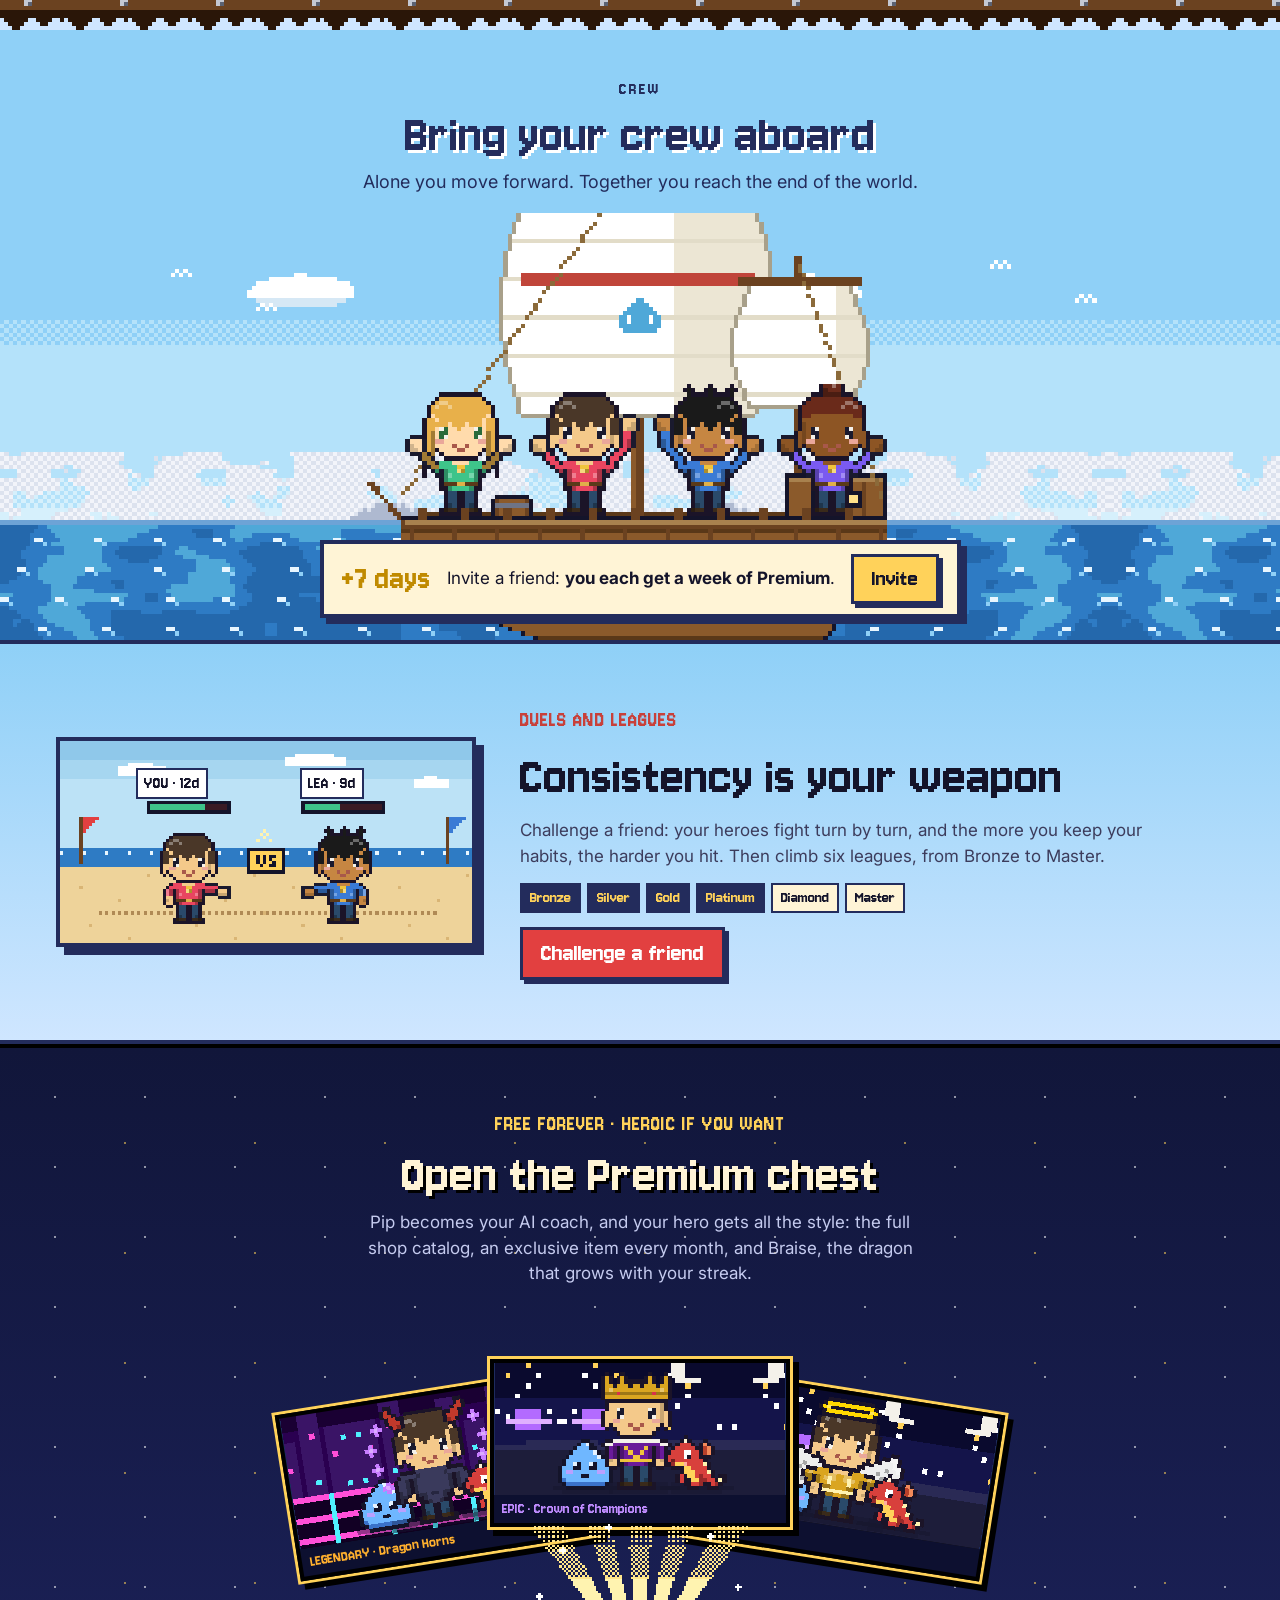
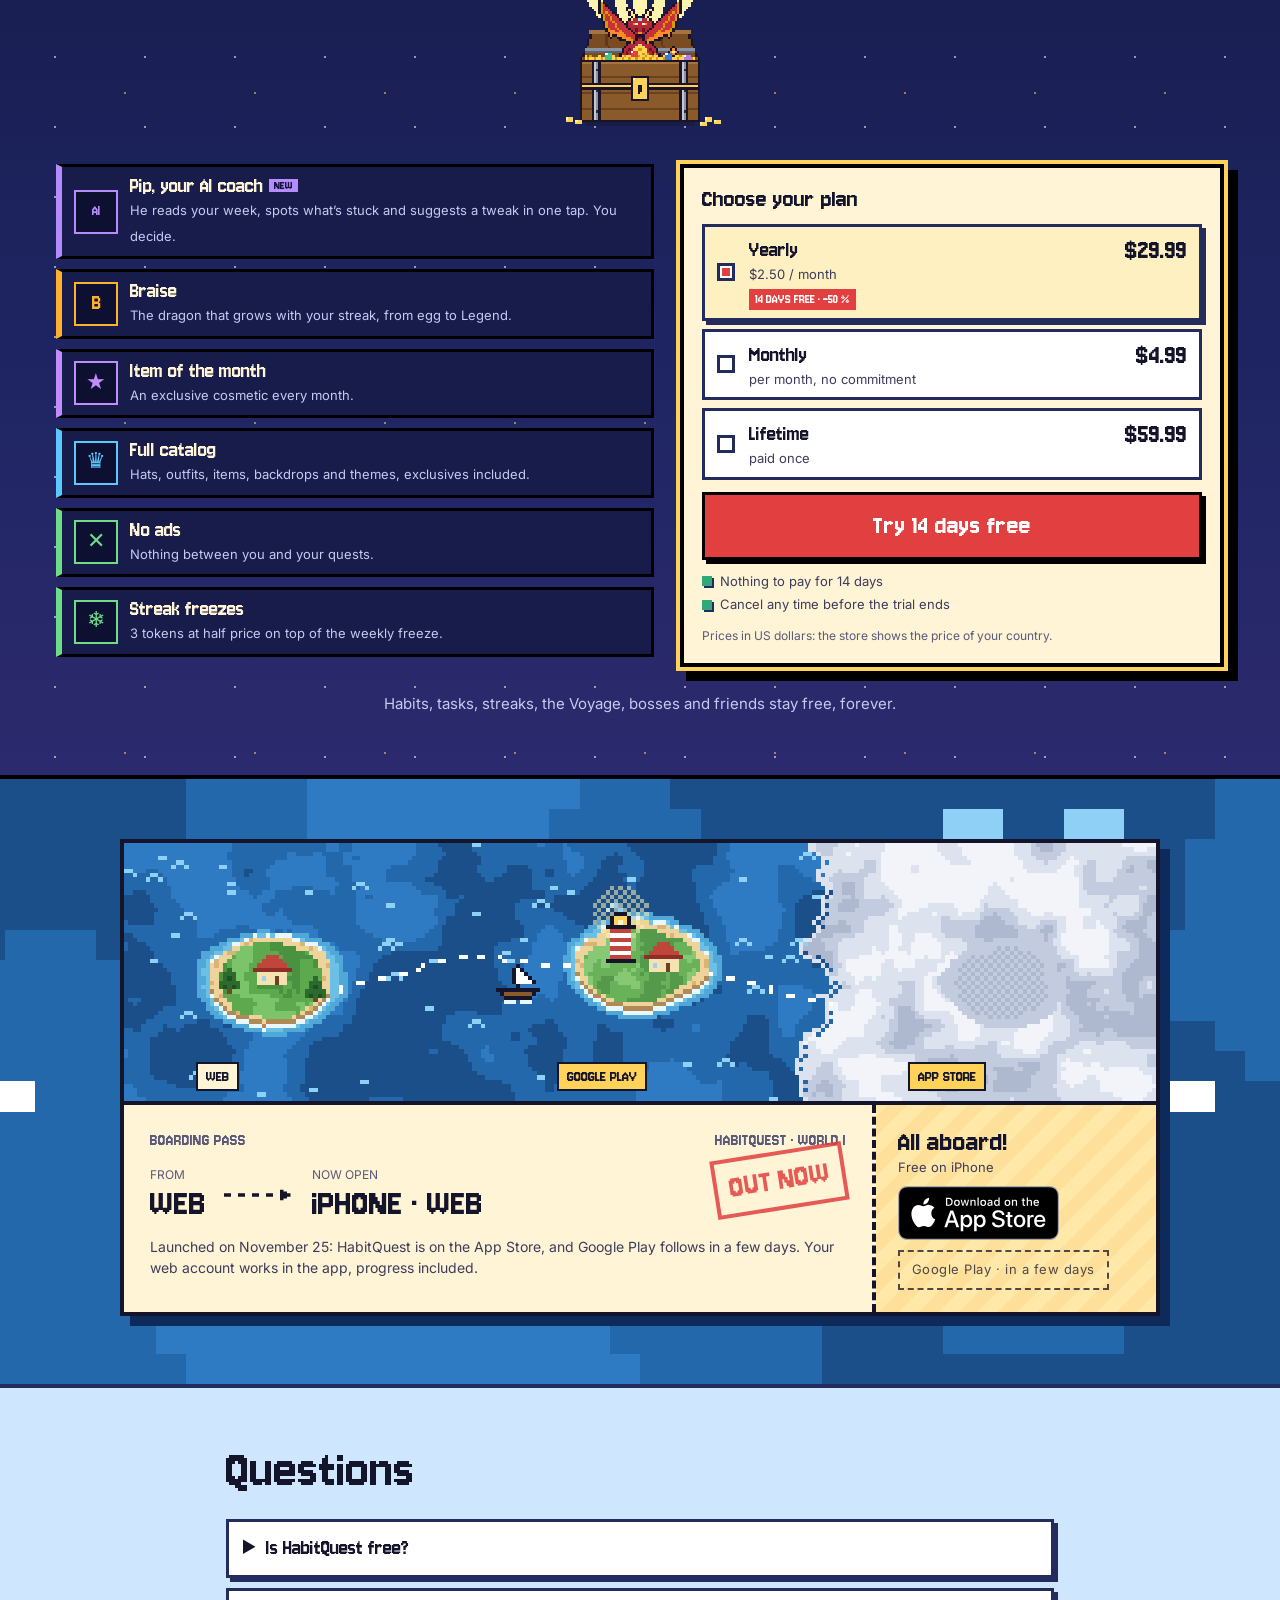
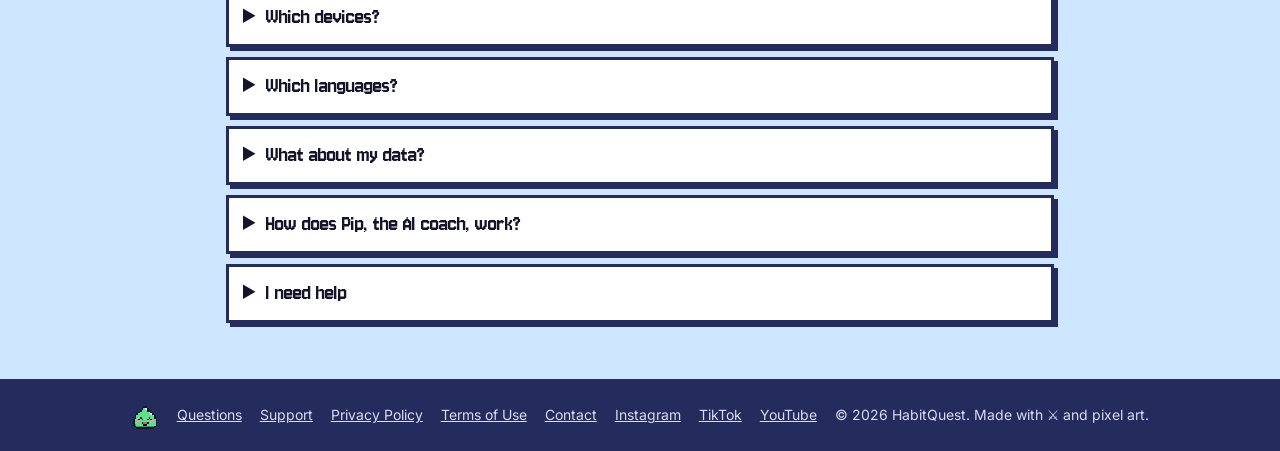
==== commit e2b29d81: "site: update from habitquest 9e38273" ====
--- a/docs/index.html
+++ b/docs/index.html
@@ -17,7 +17,6 @@
 <link href="https://fonts.googleapis.com/css2?family=Jersey+10&family=Inter:wght@400;600;700&display=swap" rel="stylesheet">
 <link rel="stylesheet" href="assets/v2/site-v2.css">
 <script src="assets/v2/site-v2.js" defer></script>
-<script src="assets/waitlist.js" defer></script>
 </head>
 <body>
 <header class="top">
@@ -45,7 +44,7 @@
       <div class="card">
         <h1>Your habits.<br><span>Your adventure.</span></h1>
         <p class="lead">The habit tracker where every day you show up sails your ship forward.</p>
-        <div class="ctas"><a class="btn" href="https://habitquest.expo.app">Start the adventure</a><small>Free · play right now in your browser</small></div>
+        <div class="ctas"><a class="store" href="https://apps.apple.com/app/id6820433050"><img src="assets/badges/app-store-en.svg" alt="Download on the App Store"></a><span class="store-soon">Google Play · in a few days</span><a class="btn" href="https://habitquest.expo.app">Play in the browser</a><small>Free on iPhone, Android and the web</small></div>
       </div>
     </div>
   </section>
@@ -53,7 +52,7 @@
   <div class="trust">
     <ul class="wrap">
       <li><svg viewBox="0 0 9 9" aria-hidden="true"><rect x="2" y="1" width="5" height="1" fill="#ffd25a"/><rect x="1" y="2" width="7" height="5" fill="#ffd25a"/><rect x="2" y="7" width="5" height="1" fill="#ffd25a"/><rect x="3" y="3" width="3" height="3" fill="#c08a00"/><rect x="4" y="3" width="1" height="3" fill="#ffd25a"/><rect x="2" y="2" width="1" height="1" fill="#fff4d6"/></svg><div><b>Free forever</b><span>No card needed to start</span></div></li>
-      <li><svg viewBox="0 0 9 9" aria-hidden="true"><rect x="0" y="1" width="9" height="6" fill="#d8dcf5"/><rect x="1" y="2" width="7" height="4" fill="#2f6fb8"/><rect x="2" y="3" width="2" height="2" fill="#2fa87a"/><rect x="5" y="4" width="2" height="1" fill="#fff4d6"/><rect x="3" y="7" width="3" height="1" fill="#d8dcf5"/><rect x="2" y="8" width="5" height="1" fill="#d8dcf5"/></svg><div><b>Play right now</b><span>On the web, soon on Google Play</span></div></li>
+      <li><svg viewBox="0 0 9 9" aria-hidden="true"><rect x="0" y="1" width="9" height="6" fill="#d8dcf5"/><rect x="1" y="2" width="7" height="4" fill="#2f6fb8"/><rect x="2" y="3" width="2" height="2" fill="#2fa87a"/><rect x="5" y="4" width="2" height="1" fill="#fff4d6"/><rect x="3" y="7" width="3" height="1" fill="#d8dcf5"/><rect x="2" y="8" width="5" height="1" fill="#d8dcf5"/></svg><div><b>Play right now</b><span>On iPhone, Android and the web</span></div></li>
       <li><svg viewBox="0 0 9 9" aria-hidden="true"><rect x="0" y="0" width="9" height="6" fill="#fff4d6"/><rect x="1" y="6" width="2" height="2" fill="#fff4d6"/><rect x="2" y="2" width="1" height="2" fill="#232c5c"/><rect x="4" y="2" width="1" height="2" fill="#232c5c"/><rect x="6" y="2" width="1" height="2" fill="#232c5c"/></svg><div><b>In 5 languages</b><span>English, French, Japanese, Korean, Chinese</span></div></li>
       <li><svg viewBox="0 0 9 9" aria-hidden="true"><rect x="1" y="0" width="7" height="1" fill="#2fa87a"/><rect x="0" y="1" width="9" height="4" fill="#2fa87a"/><rect x="1" y="5" width="7" height="2" fill="#2fa87a"/><rect x="2" y="7" width="5" height="1" fill="#2fa87a"/><rect x="3" y="8" width="3" height="1" fill="#2fa87a"/><rect x="2" y="3" width="1" height="1" fill="#ffffff"/><rect x="3" y="4" width="1" height="1" fill="#ffffff"/><rect x="4" y="3" width="1" height="1" fill="#ffffff"/><rect x="5" y="2" width="1" height="1" fill="#ffffff"/><rect x="6" y="1" width="1" height="1" fill="#ffffff"/></svg><div><b>Your data is yours</b><span>Delete your account at any time</span></div></li>
     </ul>
@@ -223,9 +222,9 @@
     <div class="wrap">
       <div class="pass" id="pass">
         <div class="map">
-          <img src="assets/v2/escales.png" alt="The route of ports: the web, Google Play, then the App Store in the mist">
+          <img src="assets/v2/escales.png" alt="The route of ports: the web, Google Play and the App Store">
           <span class="mini"><img src="assets/v2/boat.png" alt=""></span>
-          <span class="tag" style="left: 7%">WEB · YOU ARE HERE</span><span class="tag next" style="left: 42%">GOOGLE PLAY</span><span class="tag" style="left: 76%">APP STORE · MIST</span>
+          <span class="tag" style="left: 7%">WEB</span><span class="tag next" style="left: 42%">GOOGLE PLAY</span><span class="tag next" style="left: 76%">APP STORE</span>
         </div>
         <div class="body">
           <div class="left">
@@ -233,19 +232,15 @@
             <div class="legs">
               <div><small>FROM</small><b>WEB</b></div>
               <svg width="70" height="18" viewBox="0 0 40 10" aria-hidden="true"><path d="M0 4h4v2H0zM8 4h4v2H8zM16 4h4v2h-4zM24 4h4v2h-4zM32 2h2v6h-2zM34 3h2v4h-2zM36 4h2v2h-2z" fill="#14142a"></path></svg>
-              <div><small>NEXT PORT</small><b>GOOGLE PLAY</b></div>
+              <div><small>NOW OPEN</small><b>iPHONE · WEB</b></div>
             </div>
-            <span class="stamp">SOON</span>
-            <p class="note">The date lands as soon as Google opens production. Next port after that: the App Store, once Apple approves the iPhone app.</p>
-          </div>
-          <form class="right waitlist" id="waitlist" data-url="https://aksxyaullvozlkzcegth.supabase.co" data-key="eyJhbGciOiJIUzI1NiIsInR5cCI6IkpXVCJ9.eyJpc3MiOiJzdXBhYmFzZSIsInJlZiI6ImFrc3h5YXVsbHZvemxremNlZ3RoIiwicm9sZSI6ImFub24iLCJpYXQiOjE3NjY1NDg2MjUsImV4cCI6MjA4MjEyNDYyNX0.9GfZsW1PqDnOcV2zuOaqGrt1zj76PTwss6OfFl0PVOo" data-lang="en" novalidate>
-            <span class="title">Save your seat on board<small>We tell you at every new port.</small></span>
-            <div class="field"><label for="wl-email">YOUR E-MAIL</label><input id="wl-email" name="email" type="email" required autocomplete="email" placeholder="Your e-mail"></div>
-            <input class="hp" name="website" tabindex="-1" autocomplete="off" aria-hidden="true">
-            <label class="consent"><input id="wl-consent" name="consent" type="checkbox" required> <span>I agree to receive one e-mail when HabitQuest is available on the App Store and Google Play. No spam; unsubscribe anytime. <a href="privacy-policy">Privacy policy</a></span></label>
-            <button class="btn" type="submit">Board <span class="arrow">▶</span></button>
-            <p class="waitlist-msg" role="status" data-ok="You are on the list! We will write to you on launch day." data-error="That did not work. Check your e-mail and try again."></p>
-          </form>
+            <span class="stamp">OUT NOW</span>
+            <p class="note">Launched on November 25: HabitQuest is on the App Store, and Google Play follows in a few days. Your web account works in the app, progress included.</p>
+          </div>
+          <div class="right launch">
+            <span class="title">All aboard!<small>Free on iPhone</small></span>
+            <div class="stores"><a class="store" href="https://apps.apple.com/app/id6820433050"><img src="assets/badges/app-store-en.svg" alt="Download on the App Store"></a><span class="store-soon">Google Play · in a few days</span></div>
+          </div>
         </div>
       </div>
     </div>
--- a/docs/assets/v2/site-v2.css
+++ b/docs/assets/v2/site-v2.css
@@ -345,3 +345,10 @@
 .item.r-ai { color: #b48cff; }
 .item.r-ai i { font-size: 15px; }
 .item .new { font-family: var(--pixel); font-size: 13px; color: #11163a; background: #b48cff; padding: 0 5px; margin-left: 6px; vertical-align: 3px; }
+
+/* launch day (25/11): official store badges, hero and boarding pass */
+.store { display: inline-block; line-height: 0; }
+.store img { height: 54px; width: auto; display: block; }
+.store-soon { display: inline-block; align-self: center; padding: 8px 12px; border: 2px dashed currentColor; font-size: 13px; letter-spacing: .04em; opacity: .75; }
+.store img[src*="google-play"] { height: 70px; margin: -8px -7px; } /* the Google badge carries its own padding */
+.pass .right.launch .stores { display: flex; flex-wrap: wrap; gap: 10px; }
